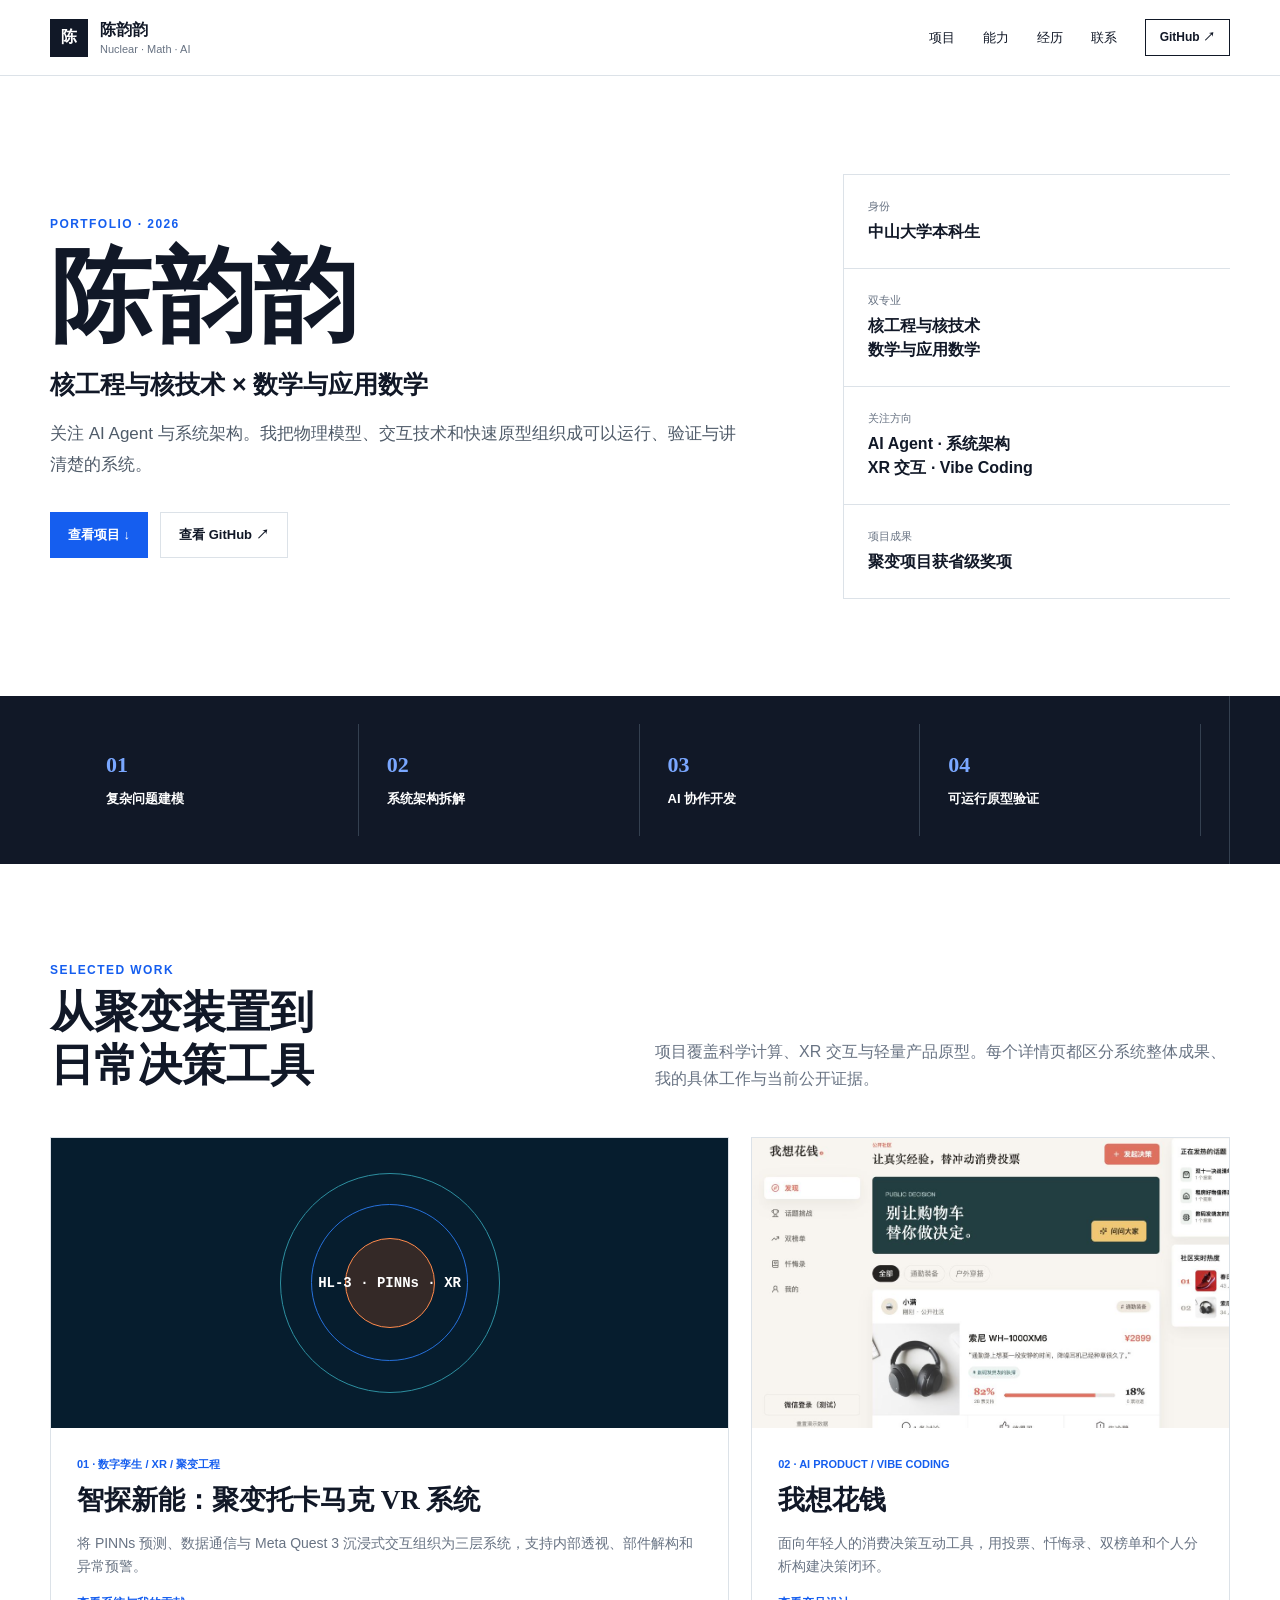
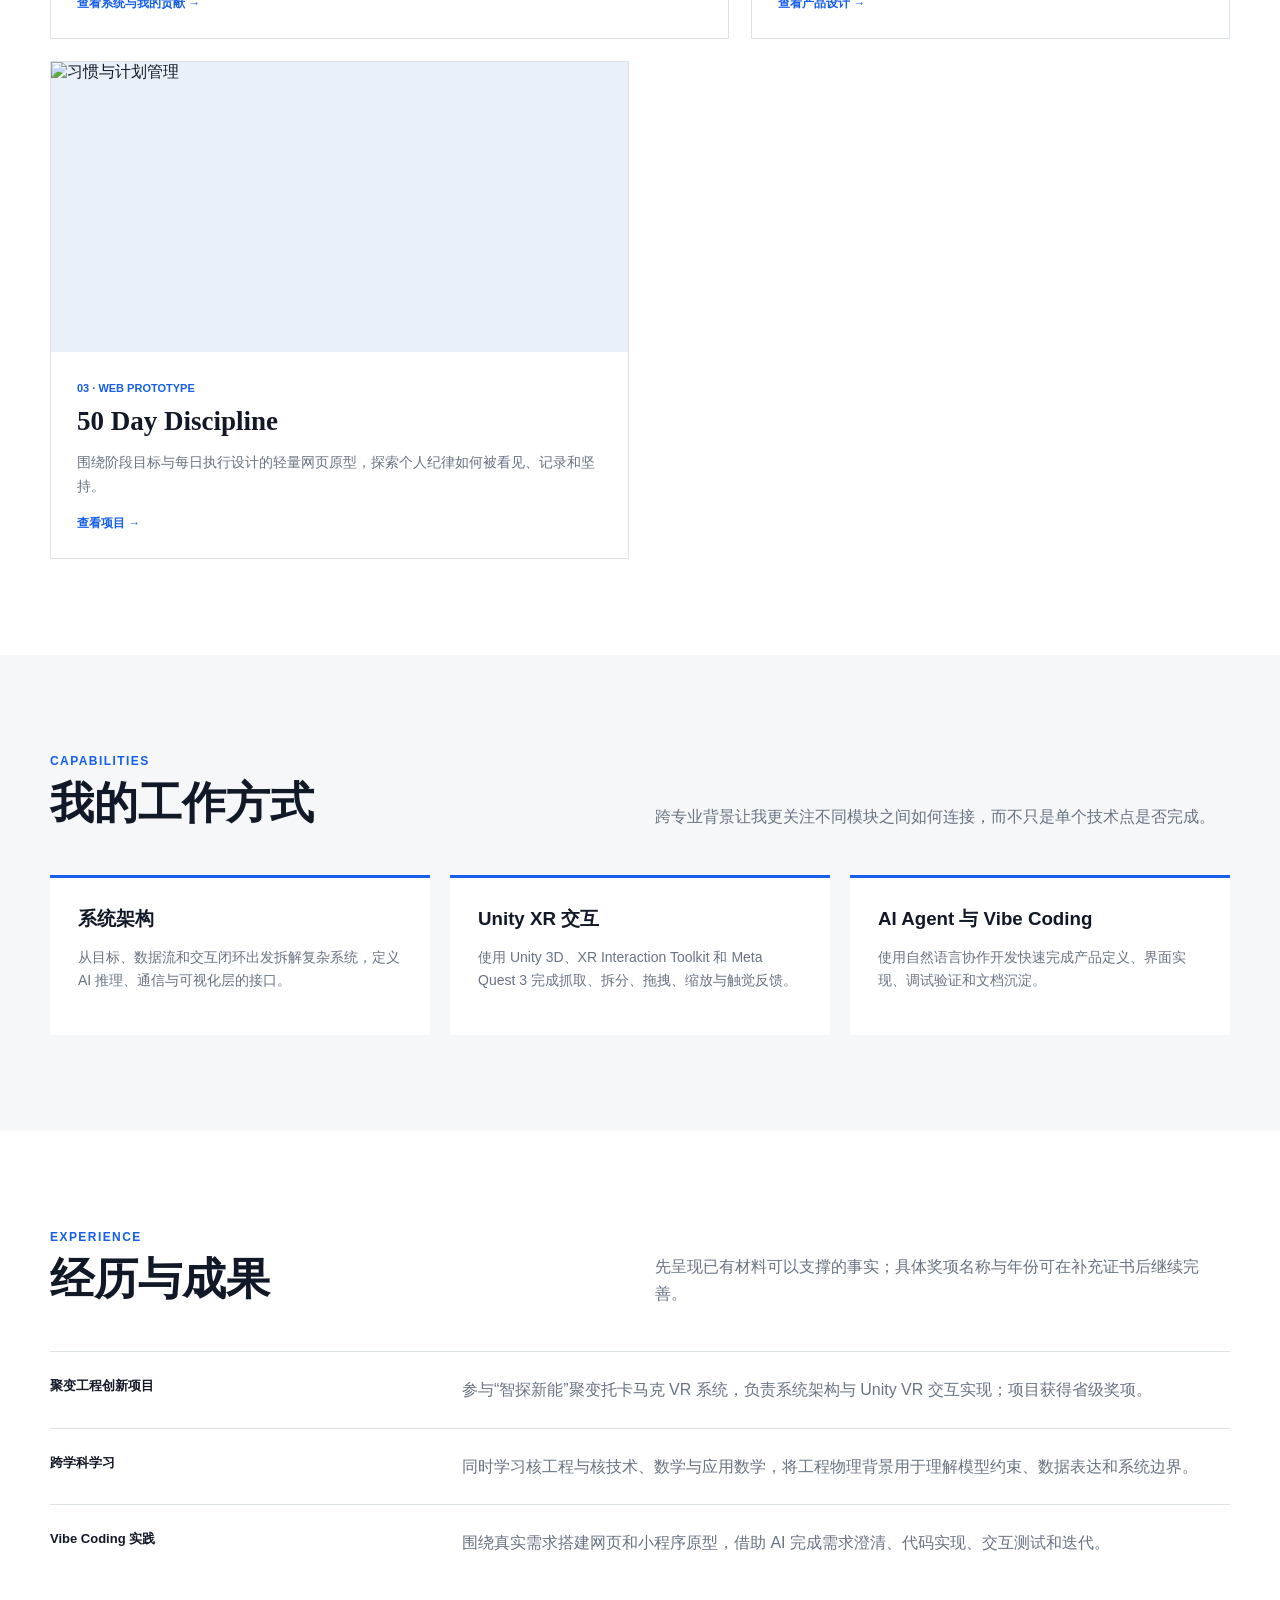
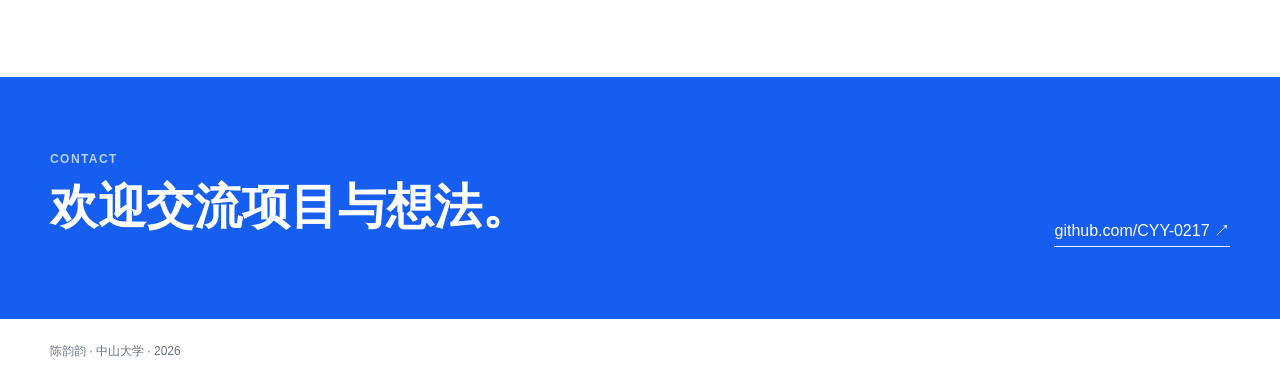
==== index.html @ 9157be8f "Build Chen Yunyun portfolio site" ====
<!doctype html><html lang="zh-CN"><head><meta charset="UTF-8"><meta name="viewport" content="width=device-width,initial-scale=1"><meta name="description" content="陈韵韵的个人作品集：核工程、数学、AI Agent 与系统架构。"><title>陈韵韵｜AI Agent 与工程系统作品集</title><link rel="stylesheet" href="styles.css"></head><body><header class="header"><div class="wrap"><a class="brand" href="./"><span class="mark">陈</span><span><strong>陈韵韵</strong><small>Nuclear · Math · AI</small></span></a><nav class="nav"><a href="#projects">项目</a><a href="#skills">能力</a><a href="#experience">经历</a><a href="#contact">联系</a></nav><a class="github" href="https://github.com/CYY-0217" target="_blank">GitHub ↗</a></div></header><main><section class="hero wrap"><div><span class="kicker">Portfolio · 2026</span><h1>陈韵韵</h1><p class="role">核工程与核技术 × 数学与应用数学</p><p class="lead">关注 AI Agent 与系统架构。我把物理模型、交互技术和快速原型组织成可以运行、验证与讲清楚的系统。</p><div class="actions"><a class="btn" href="#projects">查看项目 ↓</a><a class="btn secondary" href="https://github.com/CYY-0217" target="_blank">查看 GitHub ↗</a></div></div><aside class="profile-grid"><div class="profile-row"><small>身份</small><strong>中山大学本科生</strong></div><div class="profile-row"><small>双专业</small><strong>核工程与核技术<br>数学与应用数学</strong></div><div class="profile-row"><small>关注方向</small><strong>AI Agent · 系统架构<br>XR 交互 · Vibe Coding</strong></div><div class="profile-row"><small>项目成果</small><strong>聚变项目获省级奖项</strong></div></aside></section><section class="path"><div class="wrap"><div><span>01</span><b>复杂问题建模</b></div><div><span>02</span><b>系统架构拆解</b></div><div><span>03</span><b>AI 协作开发</b></div><div><span>04</span><b>可运行原型验证</b></div></div></section><section class="section wrap" id="projects"><div class="section-head"><div><span class="kicker">Selected Work</span><h2>从聚变装置到<br>日常决策工具</h2></div><p>项目覆盖科学计算、XR 交互与轻量产品原型。每个详情页都区分系统整体成果、我的具体工作与当前公开证据。</p></div><div class="projects"><a class="project featured" href="projects/fusion-vr/"><div class="project-visual"><div class="architecture-art"><div class="rings"><b>HL-3 · PINNs · XR</b></div></div></div><div class="project-copy"><small>01 · 数字孪生 / XR / 聚变工程</small><h3>智探新能：聚变托卡马克 VR 系统</h3><p>将 PINNs 预测、数据通信与 Meta Quest 3 沉浸式交互组织为三层系统，支持内部透视、部件解构和异常预警。</p><span>查看系统与我的贡献 →</span></div></a><a class="project tall" href="projects/spend-decision/"><div class="project-visual"><img src="assets/spend-cover.png" alt="我想花钱消费决策产品界面"></div><div class="project-copy"><small>02 · AI PRODUCT / VIBE CODING</small><h3>我想花钱</h3><p>面向年轻人的消费决策互动工具，用投票、忏悔录、双榜单和个人分析构建决策闭环。</p><span>查看产品设计 →</span></div></a><a class="project" href="projects/discipline/"><div class="project-visual"><img src="https://images.unsplash.com/photo-1484480974693-6ca0a78fb36b?w=1200" alt="习惯与计划管理"></div><div class="project-copy"><small>03 · WEB PROTOTYPE</small><h3>50 Day Discipline</h3><p>围绕阶段目标与每日执行设计的轻量网页原型，探索个人纪律如何被看见、记录和坚持。</p><span>查看项目 →</span></div></a></div></section><section class="section about" id="skills"><div class="wrap"><div class="section-head"><div><span class="kicker">Capabilities</span><h2>我的工作方式</h2></div><p>跨专业背景让我更关注不同模块之间如何连接，而不只是单个技术点是否完成。</p></div><div class="skill-grid"><article class="skill"><h3>系统架构</h3><p>从目标、数据流和交互闭环出发拆解复杂系统，定义 AI 推理、通信与可视化层的接口。</p></article><article class="skill"><h3>Unity XR 交互</h3><p>使用 Unity 3D、XR Interaction Toolkit 和 Meta Quest 3 完成抓取、拆分、拖拽、缩放与触觉反馈。</p></article><article class="skill"><h3>AI Agent 与 Vibe Coding</h3><p>使用自然语言协作开发快速完成产品定义、界面实现、调试验证和文档沉淀。</p></article></div></div></section><section class="section wrap" id="experience"><div class="section-head"><div><span class="kicker">Experience</span><h2>经历与成果</h2></div><p>先呈现已有材料可以支撑的事实；具体奖项名称与年份可在补充证书后继续完善。</p></div><div class="awards"><strong>聚变工程创新项目</strong><p>参与“智探新能”聚变托卡马克 VR 系统，负责系统架构与 Unity VR 交互实现；项目获得省级奖项。</p></div><div class="awards"><strong>跨学科学习</strong><p>同时学习核工程与核技术、数学与应用数学，将工程物理背景用于理解模型约束、数据表达和系统边界。</p></div><div class="awards"><strong>Vibe Coding 实践</strong><p>围绕真实需求搭建网页和小程序原型，借助 AI 完成需求澄清、代码实现、交互测试和迭代。</p></div></section></main><section class="contact" id="contact"><div class="wrap"><div><span class="kicker" style="color:#b8ceff">Contact</span><h2>欢迎交流项目与想法。</h2></div><a href="https://github.com/CYY-0217" target="_blank">github.com/CYY-0217 ↗</a></div></section><footer class="footer"><div class="wrap">陈韵韵 · 中山大学 · 2026</div></footer></body></html>
---- styles.css ----
:root{--ink:#111827;--muted:#687383;--line:#dce2e8;--paper:#f5f7f8;--blue:#155eef;--cyan:#0b7285;--orange:#e8590c;--white:#fff;--max:1180px}*{box-sizing:border-box}html{scroll-behavior:smooth}body{margin:0;background:var(--white);color:var(--ink);font-family:Inter,"PingFang SC","Microsoft YaHei",sans-serif;letter-spacing:0}a{color:inherit;text-decoration:none}img{display:block;max-width:100%}.wrap{width:min(var(--max),calc(100% - 48px));margin:auto}.header{height:76px;border-bottom:1px solid var(--line);display:flex;align-items:center;position:sticky;top:0;background:rgba(255,255,255,.95);backdrop-filter:blur(12px);z-index:10}.header .wrap{display:flex;align-items:center}.brand{display:flex;align-items:center;gap:12px;margin-right:auto}.mark{width:38px;height:38px;background:var(--ink);color:#fff;display:grid;place-items:center;font-weight:800}.brand strong,.brand small{display:block}.brand small{font-size:11px;color:var(--muted);margin-top:2px}.nav{display:flex;gap:28px;font-size:13px}.nav a:hover{color:var(--blue)}.header .github{margin-left:28px;border:1px solid var(--ink);padding:9px 14px;font-size:12px;font-weight:700}.hero{min-height:620px;display:grid;grid-template-columns:1.4fr .75fr;gap:70px;align-items:center;padding:72px 0}.kicker{font-size:12px;font-weight:800;color:var(--blue);text-transform:uppercase;letter-spacing:.12em}.hero h1{font-family:Georgia,"Songti SC",serif;font-size:clamp(64px,8vw,112px);line-height:.92;margin:18px 0 24px;letter-spacing:0}.hero .role{font-size:25px;font-weight:700;margin:0 0 18px}.hero .lead{font-size:17px;line-height:1.8;color:#4f5b69;max-width:700px}.actions{display:flex;gap:12px;margin-top:32px}.btn{display:inline-flex;align-items:center;gap:9px;background:var(--blue);color:#fff;padding:13px 18px;font-size:13px;font-weight:700}.btn.secondary{background:transparent;color:var(--ink);border:1px solid var(--line)}.profile-grid{border-left:1px solid var(--line)}.profile-row{padding:24px;border-bottom:1px solid var(--line)}.profile-row:first-child{border-top:1px solid var(--line)}.profile-row small,.profile-row strong{display:block}.profile-row small{color:var(--muted);font-size:11px;margin-bottom:6px}.profile-row strong{line-height:1.5}.path{background:var(--ink);color:#fff}.path .wrap{display:grid;grid-template-columns:repeat(4,1fr)}.path div{padding:28px;border-right:1px solid #344050}.path span{color:#7aa7ff;font:700 22px Georgia}.path b{display:block;font-size:13px;margin-top:12px}.section{padding:96px 0}.section-head{display:grid;grid-template-columns:1fr 1fr;gap:30px;align-items:end;margin-bottom:44px}.section h2{font-family:Georgia,"Songti SC",serif;font-size:44px;line-height:1.2;margin:9px 0 0}.section-head p{color:var(--muted);line-height:1.7;margin:0}.projects{display:grid;grid-template-columns:repeat(12,1fr);gap:22px}.project{border:1px solid var(--line);grid-column:span 6;transition:.2s;background:#fff}.project:hover{transform:translateY(-4px);box-shadow:0 18px 50px rgba(21,94,239,.1)}.project.featured{grid-column:span 7}.project.tall{grid-column:span 5}.project-visual{height:290px;background:#eaf0f8;overflow:hidden;position:relative}.project-visual img{width:100%;height:100%;object-fit:cover}.architecture-art{width:100%;height:100%;display:grid;place-items:center;background:#061d2e;color:#fff}.rings{width:220px;height:220px;border:1px solid #2d8fa0;border-radius:50%;position:relative;display:grid;place-items:center}.rings:before,.rings:after{content:"";position:absolute;border:1px solid #2670da;border-radius:50%}.rings:before{width:155px;height:155px}.rings:after{width:88px;height:88px;background:#e8590c33;border-color:#ff8a4c}.rings b{position:relative;z-index:1;font:700 14px monospace}.project-copy{padding:26px}.project-copy small{font-size:11px;color:var(--blue);font-weight:800}.project-copy h3{font:700 27px Georgia,"Songti SC",serif;margin:10px 0}.project-copy p{color:var(--muted);line-height:1.7;font-size:14px}.project-copy span{font-size:12px;font-weight:700;color:var(--blue)}.about{background:var(--paper)}.skill-grid{display:grid;grid-template-columns:repeat(3,1fr);gap:20px}.skill{background:#fff;border-top:3px solid var(--blue);padding:28px}.skill h3{margin:0 0 12px}.skill p{color:var(--muted);font-size:14px;line-height:1.7}.awards{display:grid;grid-template-columns:1fr 2fr;gap:28px;border-top:1px solid var(--line);padding:25px 0}.awards strong{font-size:13px}.awards p{margin:0;color:var(--muted);line-height:1.6}.contact{background:var(--blue);color:#fff;padding:72px 0}.contact .wrap{display:flex;align-items:end;justify-content:space-between}.contact h2{font:700 48px Georgia,"Songti SC",serif;margin:8px 0}.contact a{border-bottom:1px solid #fff;padding-bottom:4px}.footer{padding:24px 0;font-size:12px;color:var(--muted)}.detail-hero{padding:80px 0 48px}.back{font-size:12px;color:var(--blue)}.detail-hero h1{font:700 clamp(42px,6vw,76px) Georgia,"Songti SC",serif;line-height:1.05;max-width:850px;margin:28px 0 18px}.detail-hero .summary{font-size:20px;line-height:1.65;color:#465466;max-width:800px}.role-strip{display:grid;grid-template-columns:1fr 2fr;border-top:1px solid var(--line);border-bottom:1px solid var(--line);padding:24px 0;margin-top:40px}.role-strip small{color:var(--muted)}.detail-visual{height:500px;background:#061d2e;margin-bottom:70px}.detail-visual .architecture-art .rings{transform:scale(1.6)}.content-grid{display:grid;grid-template-columns:220px 1fr;gap:80px}.toc{position:sticky;top:110px;height:max-content;display:grid;gap:12px;font-size:12px}.toc a{color:var(--muted)}.article section{padding:0 0 70px;border-bottom:1px solid var(--line);margin-bottom:65px}.article h2{font:700 35px Georgia,"Songti SC",serif;margin:8px 0 22px}.article p,.article li{color:#4f5b69;line-height:1.85}.article li{margin-bottom:12px}.num{color:var(--blue);font:700 13px monospace}.flow{display:flex;gap:0;align-items:stretch;margin:28px 0}.flow div{flex:1;border:1px solid var(--line);padding:18px;font-size:12px;font-weight:700}.flow i{width:28px;display:grid;place-items:center;color:var(--blue);font-style:normal}.evidence{display:grid;grid-template-columns:repeat(3,1fr);gap:15px}.evidence div{background:var(--paper);padding:22px}.evidence b,.evidence span{display:block}.evidence span{font-size:12px;color:var(--muted);margin-top:7px;line-height:1.5}.project-shot{border:1px solid var(--line);padding:10px;background:#fff;margin:24px 0}.project-shot img{width:100%}@media(max-width:820px){.wrap{width:min(100% - 28px,var(--max))}.nav{display:none}.hero{grid-template-columns:1fr;min-height:auto;padding:60px 0}.hero h1{font-size:62px}.profile-grid{border-left:0}.path .wrap{grid-template-columns:1fr 1fr}.projects,.section-head,.skill-grid,.content-grid{display:block}.project,.project.featured,.project.tall{margin-bottom:18px}.skill{margin-bottom:14px}.section{padding:65px 0}.section-head p{margin-top:18px}.contact .wrap{display:block}.contact h2{font-size:38px}.detail-visual{height:320px}.toc{display:none}.flow{display:grid}.flow i{height:25px;width:auto}.evidence{grid-template-columns:1fr}.header .github{display:none}.confidential{} }
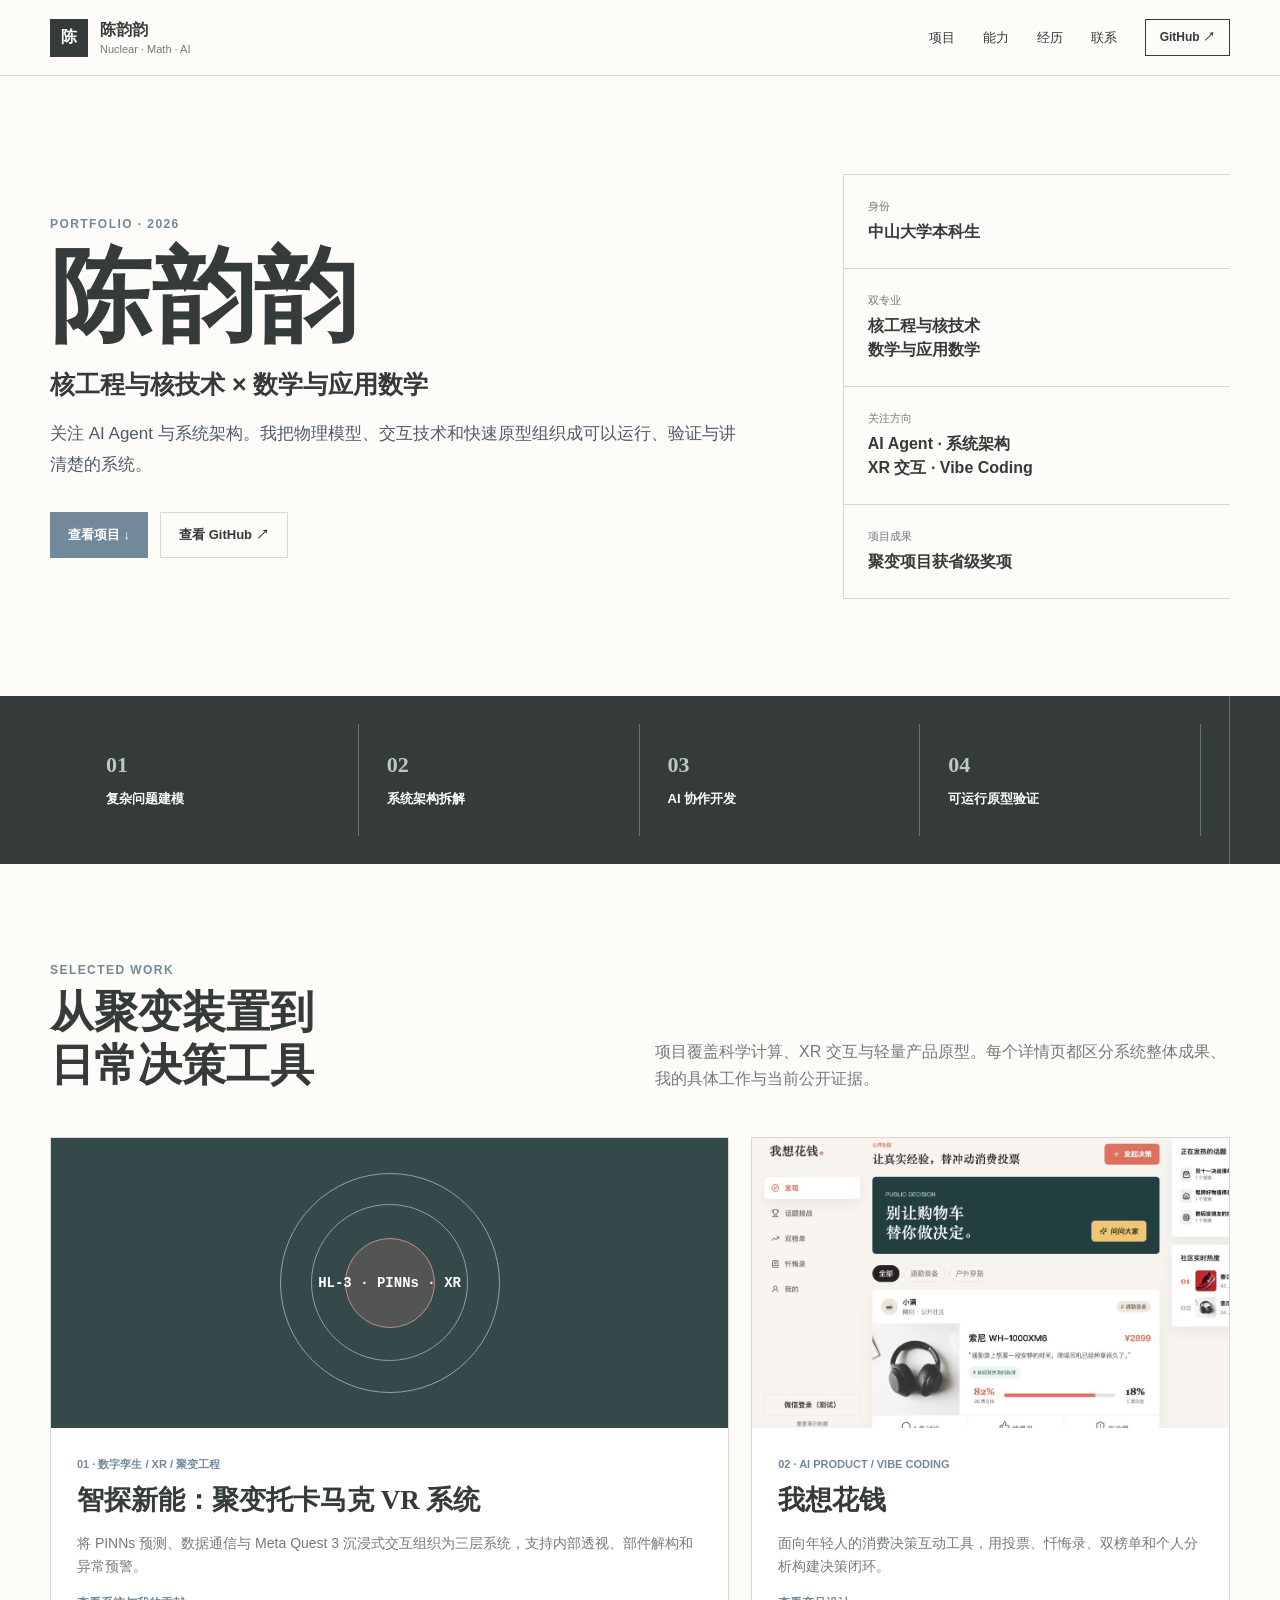
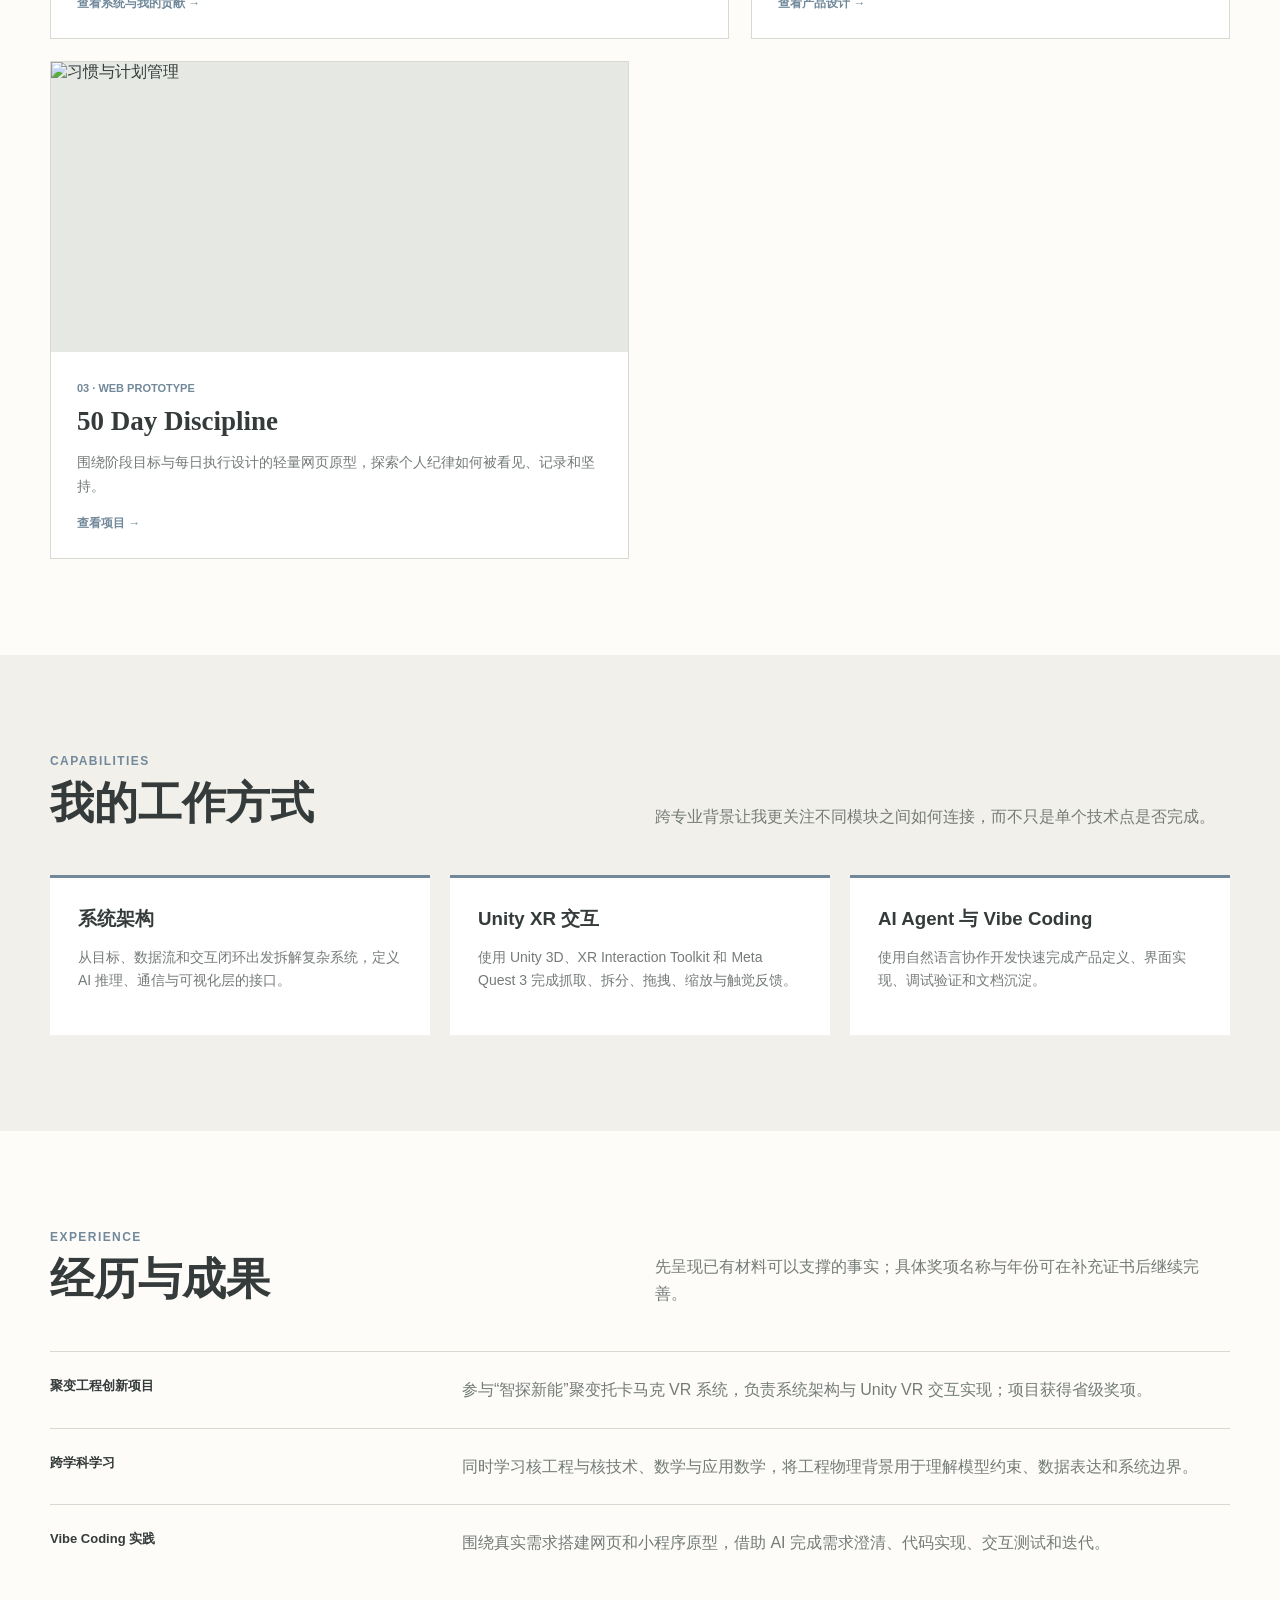
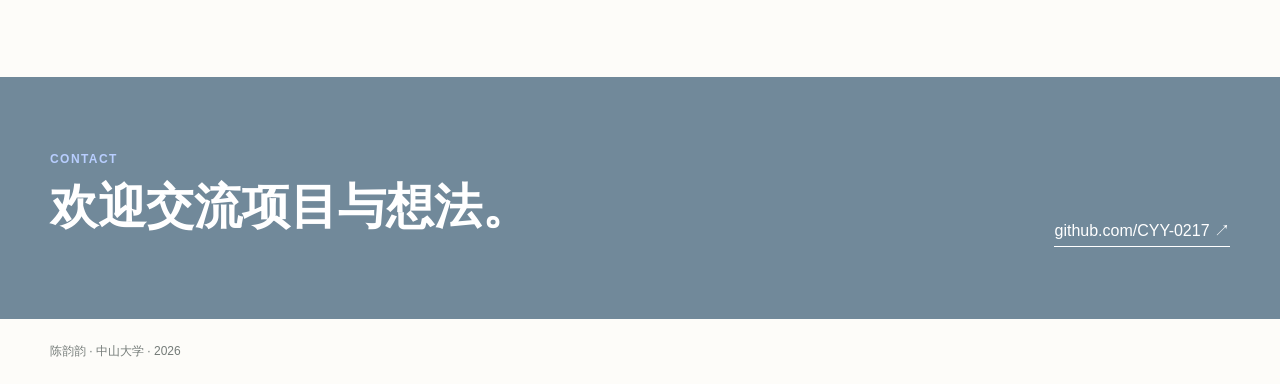
==== commit a36d46fd: "Apply Morandi portfolio theme" ====
--- a/index.html
+++ b/index.html
@@ -1 +1,218 @@
-<!doctype html><html lang="zh-CN"><head><meta charset="UTF-8"><meta name="viewport" content="width=device-width,initial-scale=1"><meta name="description" content="陈韵韵的个人作品集：核工程、数学、AI Agent 与系统架构。"><title>陈韵韵｜AI Agent 与工程系统作品集</title><link rel="stylesheet" href="styles.css"></head><body><header class="header"><div class="wrap"><a class="brand" href="./"><span class="mark">陈</span><span><strong>陈韵韵</strong><small>Nuclear · Math · AI</small></span></a><nav class="nav"><a href="#projects">项目</a><a href="#skills">能力</a><a href="#experience">经历</a><a href="#contact">联系</a></nav><a class="github" href="https://github.com/CYY-0217" target="_blank">GitHub ↗</a></div></header><main><section class="hero wrap"><div><span class="kicker">Portfolio · 2026</span><h1>陈韵韵</h1><p class="role">核工程与核技术 × 数学与应用数学</p><p class="lead">关注 AI Agent 与系统架构。我把物理模型、交互技术和快速原型组织成可以运行、验证与讲清楚的系统。</p><div class="actions"><a class="btn" href="#projects">查看项目 ↓</a><a class="btn secondary" href="https://github.com/CYY-0217" target="_blank">查看 GitHub ↗</a></div></div><aside class="profile-grid"><div class="profile-row"><small>身份</small><strong>中山大学本科生</strong></div><div class="profile-row"><small>双专业</small><strong>核工程与核技术<br>数学与应用数学</strong></div><div class="profile-row"><small>关注方向</small><strong>AI Agent · 系统架构<br>XR 交互 · Vibe Coding</strong></div><div class="profile-row"><small>项目成果</small><strong>聚变项目获省级奖项</strong></div></aside></section><section class="path"><div class="wrap"><div><span>01</span><b>复杂问题建模</b></div><div><span>02</span><b>系统架构拆解</b></div><div><span>03</span><b>AI 协作开发</b></div><div><span>04</span><b>可运行原型验证</b></div></div></section><section class="section wrap" id="projects"><div class="section-head"><div><span class="kicker">Selected Work</span><h2>从聚变装置到<br>日常决策工具</h2></div><p>项目覆盖科学计算、XR 交互与轻量产品原型。每个详情页都区分系统整体成果、我的具体工作与当前公开证据。</p></div><div class="projects"><a class="project featured" href="projects/fusion-vr/"><div class="project-visual"><div class="architecture-art"><div class="rings"><b>HL-3 · PINNs · XR</b></div></div></div><div class="project-copy"><small>01 · 数字孪生 / XR / 聚变工程</small><h3>智探新能：聚变托卡马克 VR 系统</h3><p>将 PINNs 预测、数据通信与 Meta Quest 3 沉浸式交互组织为三层系统，支持内部透视、部件解构和异常预警。</p><span>查看系统与我的贡献 →</span></div></a><a class="project tall" href="projects/spend-decision/"><div class="project-visual"><img src="assets/spend-cover.png" alt="我想花钱消费决策产品界面"></div><div class="project-copy"><small>02 · AI PRODUCT / VIBE CODING</small><h3>我想花钱</h3><p>面向年轻人的消费决策互动工具，用投票、忏悔录、双榜单和个人分析构建决策闭环。</p><span>查看产品设计 →</span></div></a><a class="project" href="projects/discipline/"><div class="project-visual"><img src="https://images.unsplash.com/photo-1484480974693-6ca0a78fb36b?w=1200" alt="习惯与计划管理"></div><div class="project-copy"><small>03 · WEB PROTOTYPE</small><h3>50 Day Discipline</h3><p>围绕阶段目标与每日执行设计的轻量网页原型，探索个人纪律如何被看见、记录和坚持。</p><span>查看项目 →</span></div></a></div></section><section class="section about" id="skills"><div class="wrap"><div class="section-head"><div><span class="kicker">Capabilities</span><h2>我的工作方式</h2></div><p>跨专业背景让我更关注不同模块之间如何连接，而不只是单个技术点是否完成。</p></div><div class="skill-grid"><article class="skill"><h3>系统架构</h3><p>从目标、数据流和交互闭环出发拆解复杂系统，定义 AI 推理、通信与可视化层的接口。</p></article><article class="skill"><h3>Unity XR 交互</h3><p>使用 Unity 3D、XR Interaction Toolkit 和 Meta Quest 3 完成抓取、拆分、拖拽、缩放与触觉反馈。</p></article><article class="skill"><h3>AI Agent 与 Vibe Coding</h3><p>使用自然语言协作开发快速完成产品定义、界面实现、调试验证和文档沉淀。</p></article></div></div></section><section class="section wrap" id="experience"><div class="section-head"><div><span class="kicker">Experience</span><h2>经历与成果</h2></div><p>先呈现已有材料可以支撑的事实；具体奖项名称与年份可在补充证书后继续完善。</p></div><div class="awards"><strong>聚变工程创新项目</strong><p>参与“智探新能”聚变托卡马克 VR 系统，负责系统架构与 Unity VR 交互实现；项目获得省级奖项。</p></div><div class="awards"><strong>跨学科学习</strong><p>同时学习核工程与核技术、数学与应用数学，将工程物理背景用于理解模型约束、数据表达和系统边界。</p></div><div class="awards"><strong>Vibe Coding 实践</strong><p>围绕真实需求搭建网页和小程序原型，借助 AI 完成需求澄清、代码实现、交互测试和迭代。</p></div></section></main><section class="contact" id="contact"><div class="wrap"><div><span class="kicker" style="color:#b8ceff">Contact</span><h2>欢迎交流项目与想法。</h2></div><a href="https://github.com/CYY-0217" target="_blank">github.com/CYY-0217 ↗</a></div></section><footer class="footer"><div class="wrap">陈韵韵 · 中山大学 · 2026</div></footer></body></html>
+<!doctype html>
+<html lang="zh-CN">
+  <head>
+    <meta charset="UTF-8" />
+    <meta name="viewport" content="width=device-width,initial-scale=1" />
+    <meta
+      name="description"
+      content="陈韵韵的个人作品集：核工程、数学、AI Agent 与系统架构。"
+    />
+    <title>陈韵韵｜AI Agent 与工程系统作品集</title>
+    <link rel="stylesheet" href="styles.css" />
+  </head>
+  <body>
+    <header class="header">
+      <div class="wrap">
+        <a class="brand" href="./"
+          ><span class="mark">陈</span
+          ><span
+            ><strong>陈韵韵</strong><small>Nuclear · Math · AI</small></span
+          ></a
+        >
+        <nav class="nav">
+          <a href="#projects">项目</a><a href="#skills">能力</a
+          ><a href="#experience">经历</a><a href="#contact">联系</a>
+        </nav>
+        <a class="github" href="https://github.com/CYY-0217" target="_blank"
+          >GitHub ↗</a
+        >
+      </div>
+    </header>
+    <main>
+      <section class="hero wrap">
+        <div>
+          <span class="kicker">Portfolio · 2026</span>
+          <h1>陈韵韵</h1>
+          <p class="role">核工程与核技术 × 数学与应用数学</p>
+          <p class="lead">
+            关注 AI Agent
+            与系统架构。我把物理模型、交互技术和快速原型组织成可以运行、验证与讲清楚的系统。
+          </p>
+          <div class="actions">
+            <a class="btn" href="#projects">查看项目 ↓</a
+            ><a
+              class="btn secondary"
+              href="https://github.com/CYY-0217"
+              target="_blank"
+              >查看 GitHub ↗</a
+            >
+          </div>
+        </div>
+        <aside class="profile-grid">
+          <div class="profile-row">
+            <small>身份</small><strong>中山大学本科生</strong>
+          </div>
+          <div class="profile-row">
+            <small>双专业</small
+            ><strong>核工程与核技术<br />数学与应用数学</strong>
+          </div>
+          <div class="profile-row">
+            <small>关注方向</small
+            ><strong>AI Agent · 系统架构<br />XR 交互 · Vibe Coding</strong>
+          </div>
+          <div class="profile-row">
+            <small>项目成果</small><strong>聚变项目获省级奖项</strong>
+          </div>
+        </aside>
+      </section>
+      <section class="path">
+        <div class="wrap">
+          <div><span>01</span><b>复杂问题建模</b></div>
+          <div><span>02</span><b>系统架构拆解</b></div>
+          <div><span>03</span><b>AI 协作开发</b></div>
+          <div><span>04</span><b>可运行原型验证</b></div>
+        </div>
+      </section>
+      <section class="section wrap" id="projects">
+        <div class="section-head">
+          <div>
+            <span class="kicker">Selected Work</span>
+            <h2>从聚变装置到<br />日常决策工具</h2>
+          </div>
+          <p>
+            项目覆盖科学计算、XR
+            交互与轻量产品原型。每个详情页都区分系统整体成果、我的具体工作与当前公开证据。
+          </p>
+        </div>
+        <div class="projects">
+          <a class="project featured" href="projects/fusion-vr/"
+            ><div class="project-visual">
+              <div class="architecture-art">
+                <div class="rings"><b>HL-3 · PINNs · XR</b></div>
+              </div>
+            </div>
+            <div class="project-copy">
+              <small>01 · 数字孪生 / XR / 聚变工程</small>
+              <h3>智探新能：聚变托卡马克 VR 系统</h3>
+              <p>
+                将 PINNs 预测、数据通信与 Meta Quest 3
+                沉浸式交互组织为三层系统，支持内部透视、部件解构和异常预警。
+              </p>
+              <span>查看系统与我的贡献 →</span>
+            </div></a
+          ><a class="project tall" href="projects/spend-decision/"
+            ><div class="project-visual">
+              <img
+                src="assets/spend-cover.png"
+                alt="我想花钱消费决策产品界面"
+              />
+            </div>
+            <div class="project-copy">
+              <small>02 · AI PRODUCT / VIBE CODING</small>
+              <h3>我想花钱</h3>
+              <p>
+                面向年轻人的消费决策互动工具，用投票、忏悔录、双榜单和个人分析构建决策闭环。
+              </p>
+              <span>查看产品设计 →</span>
+            </div></a
+          ><a class="project" href="projects/discipline/"
+            ><div class="project-visual">
+              <img
+                src="https://images.unsplash.com/photo-1484480974693-6ca0a78fb36b?w=1200"
+                alt="习惯与计划管理"
+              />
+            </div>
+            <div class="project-copy">
+              <small>03 · WEB PROTOTYPE</small>
+              <h3>50 Day Discipline</h3>
+              <p>
+                围绕阶段目标与每日执行设计的轻量网页原型，探索个人纪律如何被看见、记录和坚持。
+              </p>
+              <span>查看项目 →</span>
+            </div></a
+          >
+        </div>
+      </section>
+      <section class="section about" id="skills">
+        <div class="wrap">
+          <div class="section-head">
+            <div>
+              <span class="kicker">Capabilities</span>
+              <h2>我的工作方式</h2>
+            </div>
+            <p>
+              跨专业背景让我更关注不同模块之间如何连接，而不只是单个技术点是否完成。
+            </p>
+          </div>
+          <div class="skill-grid">
+            <article class="skill">
+              <h3>系统架构</h3>
+              <p>
+                从目标、数据流和交互闭环出发拆解复杂系统，定义 AI
+                推理、通信与可视化层的接口。
+              </p>
+            </article>
+            <article class="skill">
+              <h3>Unity XR 交互</h3>
+              <p>
+                使用 Unity 3D、XR Interaction Toolkit 和 Meta Quest 3
+                完成抓取、拆分、拖拽、缩放与触觉反馈。
+              </p>
+            </article>
+            <article class="skill">
+              <h3>AI Agent 与 Vibe Coding</h3>
+              <p>
+                使用自然语言协作开发快速完成产品定义、界面实现、调试验证和文档沉淀。
+              </p>
+            </article>
+          </div>
+        </div>
+      </section>
+      <section class="section wrap" id="experience">
+        <div class="section-head">
+          <div>
+            <span class="kicker">Experience</span>
+            <h2>经历与成果</h2>
+          </div>
+          <p>
+            先呈现已有材料可以支撑的事实；具体奖项名称与年份可在补充证书后继续完善。
+          </p>
+        </div>
+        <div class="awards">
+          <strong>聚变工程创新项目</strong>
+          <p>
+            参与“智探新能”聚变托卡马克 VR 系统，负责系统架构与 Unity VR
+            交互实现；项目获得省级奖项。
+          </p>
+        </div>
+        <div class="awards">
+          <strong>跨学科学习</strong>
+          <p>
+            同时学习核工程与核技术、数学与应用数学，将工程物理背景用于理解模型约束、数据表达和系统边界。
+          </p>
+        </div>
+        <div class="awards">
+          <strong>Vibe Coding 实践</strong>
+          <p>
+            围绕真实需求搭建网页和小程序原型，借助 AI
+            完成需求澄清、代码实现、交互测试和迭代。
+          </p>
+        </div>
+      </section>
+    </main>
+    <section class="contact" id="contact">
+      <div class="wrap">
+        <div>
+          <span class="kicker" style="color: #b8ceff">Contact</span>
+          <h2>欢迎交流项目与想法。</h2>
+        </div>
+        <a href="https://github.com/CYY-0217" target="_blank"
+          >github.com/CYY-0217 ↗</a
+        >
+      </div>
+    </section>
+    <footer class="footer">
+      <div class="wrap">陈韵韵 · 中山大学 · 2026</div>
+    </footer>
+  </body>
+</html>
--- a/styles.css
+++ b/styles.css
@@ -1 +1,563 @@
-:root{--ink:#111827;--muted:#687383;--line:#dce2e8;--paper:#f5f7f8;--blue:#155eef;--cyan:#0b7285;--orange:#e8590c;--white:#fff;--max:1180px}*{box-sizing:border-box}html{scroll-behavior:smooth}body{margin:0;background:var(--white);color:var(--ink);font-family:Inter,"PingFang SC","Microsoft YaHei",sans-serif;letter-spacing:0}a{color:inherit;text-decoration:none}img{display:block;max-width:100%}.wrap{width:min(var(--max),calc(100% - 48px));margin:auto}.header{height:76px;border-bottom:1px solid var(--line);display:flex;align-items:center;position:sticky;top:0;background:rgba(255,255,255,.95);backdrop-filter:blur(12px);z-index:10}.header .wrap{display:flex;align-items:center}.brand{display:flex;align-items:center;gap:12px;margin-right:auto}.mark{width:38px;height:38px;background:var(--ink);color:#fff;display:grid;place-items:center;font-weight:800}.brand strong,.brand small{display:block}.brand small{font-size:11px;color:var(--muted);margin-top:2px}.nav{display:flex;gap:28px;font-size:13px}.nav a:hover{color:var(--blue)}.header .github{margin-left:28px;border:1px solid var(--ink);padding:9px 14px;font-size:12px;font-weight:700}.hero{min-height:620px;display:grid;grid-template-columns:1.4fr .75fr;gap:70px;align-items:center;padding:72px 0}.kicker{font-size:12px;font-weight:800;color:var(--blue);text-transform:uppercase;letter-spacing:.12em}.hero h1{font-family:Georgia,"Songti SC",serif;font-size:clamp(64px,8vw,112px);line-height:.92;margin:18px 0 24px;letter-spacing:0}.hero .role{font-size:25px;font-weight:700;margin:0 0 18px}.hero .lead{font-size:17px;line-height:1.8;color:#4f5b69;max-width:700px}.actions{display:flex;gap:12px;margin-top:32px}.btn{display:inline-flex;align-items:center;gap:9px;background:var(--blue);color:#fff;padding:13px 18px;font-size:13px;font-weight:700}.btn.secondary{background:transparent;color:var(--ink);border:1px solid var(--line)}.profile-grid{border-left:1px solid var(--line)}.profile-row{padding:24px;border-bottom:1px solid var(--line)}.profile-row:first-child{border-top:1px solid var(--line)}.profile-row small,.profile-row strong{display:block}.profile-row small{color:var(--muted);font-size:11px;margin-bottom:6px}.profile-row strong{line-height:1.5}.path{background:var(--ink);color:#fff}.path .wrap{display:grid;grid-template-columns:repeat(4,1fr)}.path div{padding:28px;border-right:1px solid #344050}.path span{color:#7aa7ff;font:700 22px Georgia}.path b{display:block;font-size:13px;margin-top:12px}.section{padding:96px 0}.section-head{display:grid;grid-template-columns:1fr 1fr;gap:30px;align-items:end;margin-bottom:44px}.section h2{font-family:Georgia,"Songti SC",serif;font-size:44px;line-height:1.2;margin:9px 0 0}.section-head p{color:var(--muted);line-height:1.7;margin:0}.projects{display:grid;grid-template-columns:repeat(12,1fr);gap:22px}.project{border:1px solid var(--line);grid-column:span 6;transition:.2s;background:#fff}.project:hover{transform:translateY(-4px);box-shadow:0 18px 50px rgba(21,94,239,.1)}.project.featured{grid-column:span 7}.project.tall{grid-column:span 5}.project-visual{height:290px;background:#eaf0f8;overflow:hidden;position:relative}.project-visual img{width:100%;height:100%;object-fit:cover}.architecture-art{width:100%;height:100%;display:grid;place-items:center;background:#061d2e;color:#fff}.rings{width:220px;height:220px;border:1px solid #2d8fa0;border-radius:50%;position:relative;display:grid;place-items:center}.rings:before,.rings:after{content:"";position:absolute;border:1px solid #2670da;border-radius:50%}.rings:before{width:155px;height:155px}.rings:after{width:88px;height:88px;background:#e8590c33;border-color:#ff8a4c}.rings b{position:relative;z-index:1;font:700 14px monospace}.project-copy{padding:26px}.project-copy small{font-size:11px;color:var(--blue);font-weight:800}.project-copy h3{font:700 27px Georgia,"Songti SC",serif;margin:10px 0}.project-copy p{color:var(--muted);line-height:1.7;font-size:14px}.project-copy span{font-size:12px;font-weight:700;color:var(--blue)}.about{background:var(--paper)}.skill-grid{display:grid;grid-template-columns:repeat(3,1fr);gap:20px}.skill{background:#fff;border-top:3px solid var(--blue);padding:28px}.skill h3{margin:0 0 12px}.skill p{color:var(--muted);font-size:14px;line-height:1.7}.awards{display:grid;grid-template-columns:1fr 2fr;gap:28px;border-top:1px solid var(--line);padding:25px 0}.awards strong{font-size:13px}.awards p{margin:0;color:var(--muted);line-height:1.6}.contact{background:var(--blue);color:#fff;padding:72px 0}.contact .wrap{display:flex;align-items:end;justify-content:space-between}.contact h2{font:700 48px Georgia,"Songti SC",serif;margin:8px 0}.contact a{border-bottom:1px solid #fff;padding-bottom:4px}.footer{padding:24px 0;font-size:12px;color:var(--muted)}.detail-hero{padding:80px 0 48px}.back{font-size:12px;color:var(--blue)}.detail-hero h1{font:700 clamp(42px,6vw,76px) Georgia,"Songti SC",serif;line-height:1.05;max-width:850px;margin:28px 0 18px}.detail-hero .summary{font-size:20px;line-height:1.65;color:#465466;max-width:800px}.role-strip{display:grid;grid-template-columns:1fr 2fr;border-top:1px solid var(--line);border-bottom:1px solid var(--line);padding:24px 0;margin-top:40px}.role-strip small{color:var(--muted)}.detail-visual{height:500px;background:#061d2e;margin-bottom:70px}.detail-visual .architecture-art .rings{transform:scale(1.6)}.content-grid{display:grid;grid-template-columns:220px 1fr;gap:80px}.toc{position:sticky;top:110px;height:max-content;display:grid;gap:12px;font-size:12px}.toc a{color:var(--muted)}.article section{padding:0 0 70px;border-bottom:1px solid var(--line);margin-bottom:65px}.article h2{font:700 35px Georgia,"Songti SC",serif;margin:8px 0 22px}.article p,.article li{color:#4f5b69;line-height:1.85}.article li{margin-bottom:12px}.num{color:var(--blue);font:700 13px monospace}.flow{display:flex;gap:0;align-items:stretch;margin:28px 0}.flow div{flex:1;border:1px solid var(--line);padding:18px;font-size:12px;font-weight:700}.flow i{width:28px;display:grid;place-items:center;color:var(--blue);font-style:normal}.evidence{display:grid;grid-template-columns:repeat(3,1fr);gap:15px}.evidence div{background:var(--paper);padding:22px}.evidence b,.evidence span{display:block}.evidence span{font-size:12px;color:var(--muted);margin-top:7px;line-height:1.5}.project-shot{border:1px solid var(--line);padding:10px;background:#fff;margin:24px 0}.project-shot img{width:100%}@media(max-width:820px){.wrap{width:min(100% - 28px,var(--max))}.nav{display:none}.hero{grid-template-columns:1fr;min-height:auto;padding:60px 0}.hero h1{font-size:62px}.profile-grid{border-left:0}.path .wrap{grid-template-columns:1fr 1fr}.projects,.section-head,.skill-grid,.content-grid{display:block}.project,.project.featured,.project.tall{margin-bottom:18px}.skill{margin-bottom:14px}.section{padding:65px 0}.section-head p{margin-top:18px}.contact .wrap{display:block}.contact h2{font-size:38px}.detail-visual{height:320px}.toc{display:none}.flow{display:grid}.flow i{height:25px;width:auto}.evidence{grid-template-columns:1fr}.header .github{display:none}.confidential{} }
+:root {
+  --ink: #343b3a;
+  --muted: #747b78;
+  --line: #d9d8d1;
+  --paper: #f2f0eb;
+  --blue: #71899a;
+  --cyan: #7c9288;
+  --orange: #a97870;
+  --white: #fdfcf9;
+  --max: 1180px;
+}
+* {
+  box-sizing: border-box;
+}
+html {
+  scroll-behavior: smooth;
+}
+body {
+  margin: 0;
+  background: var(--white);
+  color: var(--ink);
+  font-family: Inter, "PingFang SC", "Microsoft YaHei", sans-serif;
+  letter-spacing: 0;
+}
+a {
+  color: inherit;
+  text-decoration: none;
+}
+img {
+  display: block;
+  max-width: 100%;
+}
+.wrap {
+  width: min(var(--max), calc(100% - 48px));
+  margin: auto;
+}
+.header {
+  height: 76px;
+  border-bottom: 1px solid var(--line);
+  display: flex;
+  align-items: center;
+  position: sticky;
+  top: 0;
+  background: rgba(253, 252, 249, 0.95);
+  backdrop-filter: blur(12px);
+  z-index: 10;
+}
+.header .wrap {
+  display: flex;
+  align-items: center;
+}
+.brand {
+  display: flex;
+  align-items: center;
+  gap: 12px;
+  margin-right: auto;
+}
+.mark {
+  width: 38px;
+  height: 38px;
+  background: var(--ink);
+  color: #fff;
+  display: grid;
+  place-items: center;
+  font-weight: 800;
+}
+.brand strong,
+.brand small {
+  display: block;
+}
+.brand small {
+  font-size: 11px;
+  color: var(--muted);
+  margin-top: 2px;
+}
+.nav {
+  display: flex;
+  gap: 28px;
+  font-size: 13px;
+}
+.nav a:hover {
+  color: var(--blue);
+}
+.header .github {
+  margin-left: 28px;
+  border: 1px solid var(--ink);
+  padding: 9px 14px;
+  font-size: 12px;
+  font-weight: 700;
+}
+.hero {
+  min-height: 620px;
+  display: grid;
+  grid-template-columns: 1.4fr 0.75fr;
+  gap: 70px;
+  align-items: center;
+  padding: 72px 0;
+}
+.kicker {
+  font-size: 12px;
+  font-weight: 800;
+  color: var(--blue);
+  text-transform: uppercase;
+  letter-spacing: 0.12em;
+}
+.hero h1 {
+  font-family: Georgia, "Songti SC", serif;
+  font-size: clamp(64px, 8vw, 112px);
+  line-height: 0.92;
+  margin: 18px 0 24px;
+  letter-spacing: 0;
+}
+.hero .role {
+  font-size: 25px;
+  font-weight: 700;
+  margin: 0 0 18px;
+}
+.hero .lead {
+  font-size: 17px;
+  line-height: 1.8;
+  color: #4f5b69;
+  max-width: 700px;
+}
+.actions {
+  display: flex;
+  gap: 12px;
+  margin-top: 32px;
+}
+.btn {
+  display: inline-flex;
+  align-items: center;
+  gap: 9px;
+  background: var(--blue);
+  color: #fff;
+  padding: 13px 18px;
+  font-size: 13px;
+  font-weight: 700;
+}
+.btn.secondary {
+  background: transparent;
+  color: var(--ink);
+  border: 1px solid var(--line);
+}
+.profile-grid {
+  border-left: 1px solid var(--line);
+}
+.profile-row {
+  padding: 24px;
+  border-bottom: 1px solid var(--line);
+}
+.profile-row:first-child {
+  border-top: 1px solid var(--line);
+}
+.profile-row small,
+.profile-row strong {
+  display: block;
+}
+.profile-row small {
+  color: var(--muted);
+  font-size: 11px;
+  margin-bottom: 6px;
+}
+.profile-row strong {
+  line-height: 1.5;
+}
+.path {
+  background: var(--ink);
+  color: #fff;
+}
+.path .wrap {
+  display: grid;
+  grid-template-columns: repeat(4, 1fr);
+}
+.path div {
+  padding: 28px;
+  border-right: 1px solid #65716d;
+}
+.path span {
+  color: #b9c9c3;
+  font: 700 22px Georgia;
+}
+.path b {
+  display: block;
+  font-size: 13px;
+  margin-top: 12px;
+}
+.section {
+  padding: 96px 0;
+}
+.section-head {
+  display: grid;
+  grid-template-columns: 1fr 1fr;
+  gap: 30px;
+  align-items: end;
+  margin-bottom: 44px;
+}
+.section h2 {
+  font-family: Georgia, "Songti SC", serif;
+  font-size: 44px;
+  line-height: 1.2;
+  margin: 9px 0 0;
+}
+.section-head p {
+  color: var(--muted);
+  line-height: 1.7;
+  margin: 0;
+}
+.projects {
+  display: grid;
+  grid-template-columns: repeat(12, 1fr);
+  gap: 22px;
+}
+.project {
+  border: 1px solid var(--line);
+  grid-column: span 6;
+  transition: 0.2s;
+  background: #fff;
+}
+.project:hover {
+  transform: translateY(-4px);
+  box-shadow: 0 18px 50px rgba(21, 94, 239, 0.1);
+}
+.project.featured {
+  grid-column: span 7;
+}
+.project.tall {
+  grid-column: span 5;
+}
+.project-visual {
+  height: 290px;
+  background: #e6e8e4;
+  overflow: hidden;
+  position: relative;
+}
+.project-visual img {
+  width: 100%;
+  height: 100%;
+  object-fit: cover;
+}
+.architecture-art {
+  width: 100%;
+  height: 100%;
+  display: grid;
+  place-items: center;
+  background: #35494b;
+  color: #fff;
+}
+.rings {
+  width: 220px;
+  height: 220px;
+  border: 1px solid #8ba7a0;
+  border-radius: 50%;
+  position: relative;
+  display: grid;
+  place-items: center;
+}
+.rings:before,
+.rings:after {
+  content: "";
+  position: absolute;
+  border: 1px solid #8b9eac;
+  border-radius: 50%;
+}
+.rings:before {
+  width: 155px;
+  height: 155px;
+}
+.rings:after {
+  width: 88px;
+  height: 88px;
+  background: #a9787040;
+  border-color: #bd8f85;
+}
+.rings b {
+  position: relative;
+  z-index: 1;
+  font: 700 14px monospace;
+}
+.project-copy {
+  padding: 26px;
+}
+.project-copy small {
+  font-size: 11px;
+  color: var(--blue);
+  font-weight: 800;
+}
+.project-copy h3 {
+  font:
+    700 27px Georgia,
+    "Songti SC",
+    serif;
+  margin: 10px 0;
+}
+.project-copy p {
+  color: var(--muted);
+  line-height: 1.7;
+  font-size: 14px;
+}
+.project-copy span {
+  font-size: 12px;
+  font-weight: 700;
+  color: var(--blue);
+}
+.about {
+  background: var(--paper);
+}
+.skill-grid {
+  display: grid;
+  grid-template-columns: repeat(3, 1fr);
+  gap: 20px;
+}
+.skill {
+  background: #fff;
+  border-top: 3px solid var(--blue);
+  padding: 28px;
+}
+.skill h3 {
+  margin: 0 0 12px;
+}
+.skill p {
+  color: var(--muted);
+  font-size: 14px;
+  line-height: 1.7;
+}
+.awards {
+  display: grid;
+  grid-template-columns: 1fr 2fr;
+  gap: 28px;
+  border-top: 1px solid var(--line);
+  padding: 25px 0;
+}
+.awards strong {
+  font-size: 13px;
+}
+.awards p {
+  margin: 0;
+  color: var(--muted);
+  line-height: 1.6;
+}
+.contact {
+  background: var(--blue);
+  color: #fff;
+  padding: 72px 0;
+}
+.contact .wrap {
+  display: flex;
+  align-items: end;
+  justify-content: space-between;
+}
+.contact h2 {
+  font:
+    700 48px Georgia,
+    "Songti SC",
+    serif;
+  margin: 8px 0;
+}
+.contact a {
+  border-bottom: 1px solid #fff;
+  padding-bottom: 4px;
+}
+.footer {
+  padding: 24px 0;
+  font-size: 12px;
+  color: var(--muted);
+}
+.detail-hero {
+  padding: 80px 0 48px;
+}
+.back {
+  font-size: 12px;
+  color: var(--blue);
+}
+.detail-hero h1 {
+  font:
+    700 clamp(42px, 6vw, 76px) Georgia,
+    "Songti SC",
+    serif;
+  line-height: 1.05;
+  max-width: 850px;
+  margin: 28px 0 18px;
+}
+.detail-hero .summary {
+  font-size: 20px;
+  line-height: 1.65;
+  color: #465466;
+  max-width: 800px;
+}
+.role-strip {
+  display: grid;
+  grid-template-columns: 1fr 2fr;
+  border-top: 1px solid var(--line);
+  border-bottom: 1px solid var(--line);
+  padding: 24px 0;
+  margin-top: 40px;
+}
+.role-strip small {
+  color: var(--muted);
+}
+.detail-visual {
+  height: 500px;
+  background: #35494b;
+  margin-bottom: 70px;
+}
+.detail-visual .architecture-art .rings {
+  transform: scale(1.6);
+}
+.content-grid {
+  display: grid;
+  grid-template-columns: 220px 1fr;
+  gap: 80px;
+}
+.toc {
+  position: sticky;
+  top: 110px;
+  height: max-content;
+  display: grid;
+  gap: 12px;
+  font-size: 12px;
+}
+.toc a {
+  color: var(--muted);
+}
+.article section {
+  padding: 0 0 70px;
+  border-bottom: 1px solid var(--line);
+  margin-bottom: 65px;
+}
+.article h2 {
+  font:
+    700 35px Georgia,
+    "Songti SC",
+    serif;
+  margin: 8px 0 22px;
+}
+.article p,
+.article li {
+  color: #4f5b69;
+  line-height: 1.85;
+}
+.article li {
+  margin-bottom: 12px;
+}
+.num {
+  color: var(--blue);
+  font: 700 13px monospace;
+}
+.flow {
+  display: flex;
+  gap: 0;
+  align-items: stretch;
+  margin: 28px 0;
+}
+.flow div {
+  flex: 1;
+  border: 1px solid var(--line);
+  padding: 18px;
+  font-size: 12px;
+  font-weight: 700;
+}
+.flow i {
+  width: 28px;
+  display: grid;
+  place-items: center;
+  color: var(--blue);
+  font-style: normal;
+}
+.evidence {
+  display: grid;
+  grid-template-columns: repeat(3, 1fr);
+  gap: 15px;
+}
+.evidence div {
+  background: var(--paper);
+  padding: 22px;
+}
+.evidence b,
+.evidence span {
+  display: block;
+}
+.evidence span {
+  font-size: 12px;
+  color: var(--muted);
+  margin-top: 7px;
+  line-height: 1.5;
+}
+.project-shot {
+  border: 1px solid var(--line);
+  padding: 10px;
+  background: #fff;
+  margin: 24px 0;
+}
+.project-shot img {
+  width: 100%;
+}
+@media (max-width: 820px) {
+  .wrap {
+    width: min(100% - 28px, var(--max));
+  }
+  .nav {
+    display: none;
+  }
+  .hero {
+    grid-template-columns: 1fr;
+    min-height: auto;
+    padding: 60px 0;
+  }
+  .hero h1 {
+    font-size: 62px;
+  }
+  .profile-grid {
+    border-left: 0;
+  }
+  .path .wrap {
+    grid-template-columns: 1fr 1fr;
+  }
+  .projects,
+  .section-head,
+  .skill-grid,
+  .content-grid {
+    display: block;
+  }
+  .project,
+  .project.featured,
+  .project.tall {
+    margin-bottom: 18px;
+  }
+  .skill {
+    margin-bottom: 14px;
+  }
+  .section {
+    padding: 65px 0;
+  }
+  .section-head p {
+    margin-top: 18px;
+  }
+  .contact .wrap {
+    display: block;
+  }
+  .contact h2 {
+    font-size: 38px;
+  }
+  .detail-visual {
+    height: 320px;
+  }
+  .toc {
+    display: none;
+  }
+  .flow {
+    display: grid;
+  }
+  .flow i {
+    height: 25px;
+    width: auto;
+  }
+  .evidence {
+    grid-template-columns: 1fr;
+  }
+  .header .github {
+    display: none;
+  }
+  .confidential {
+  }
+}
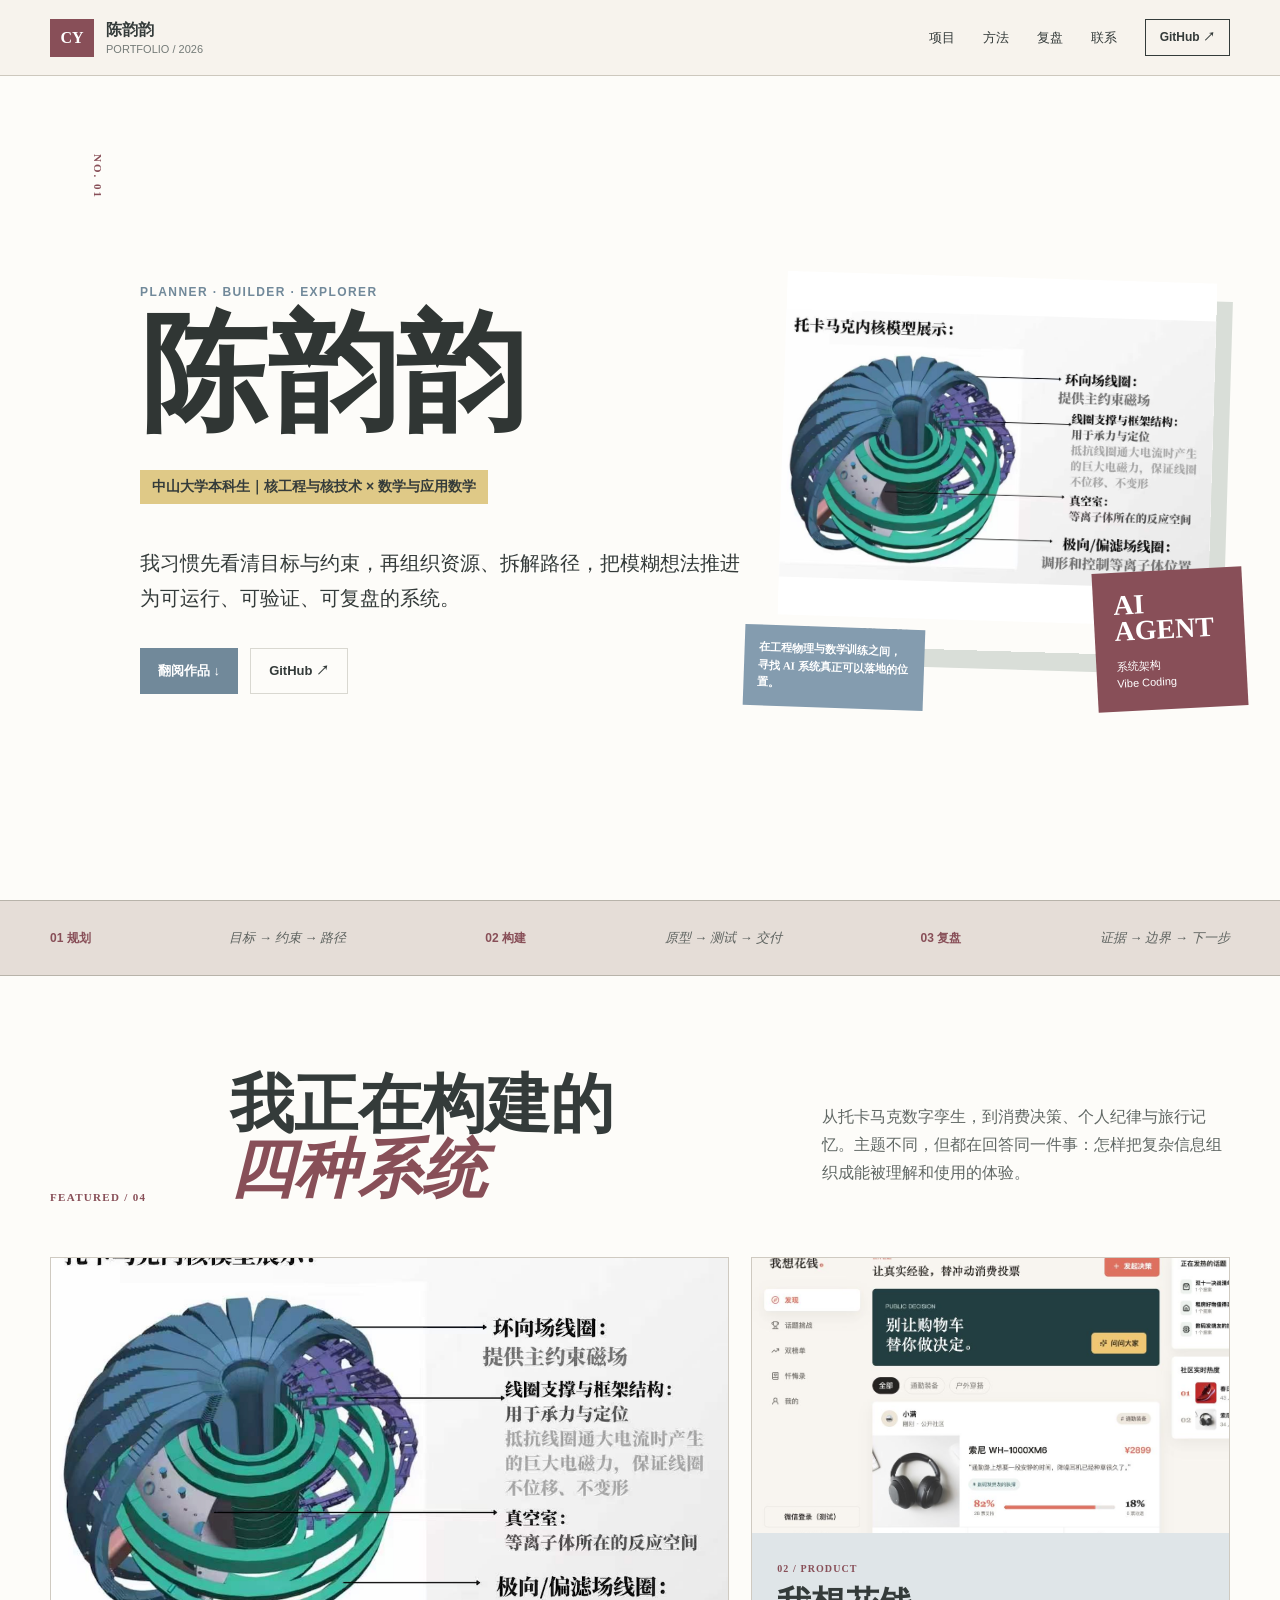
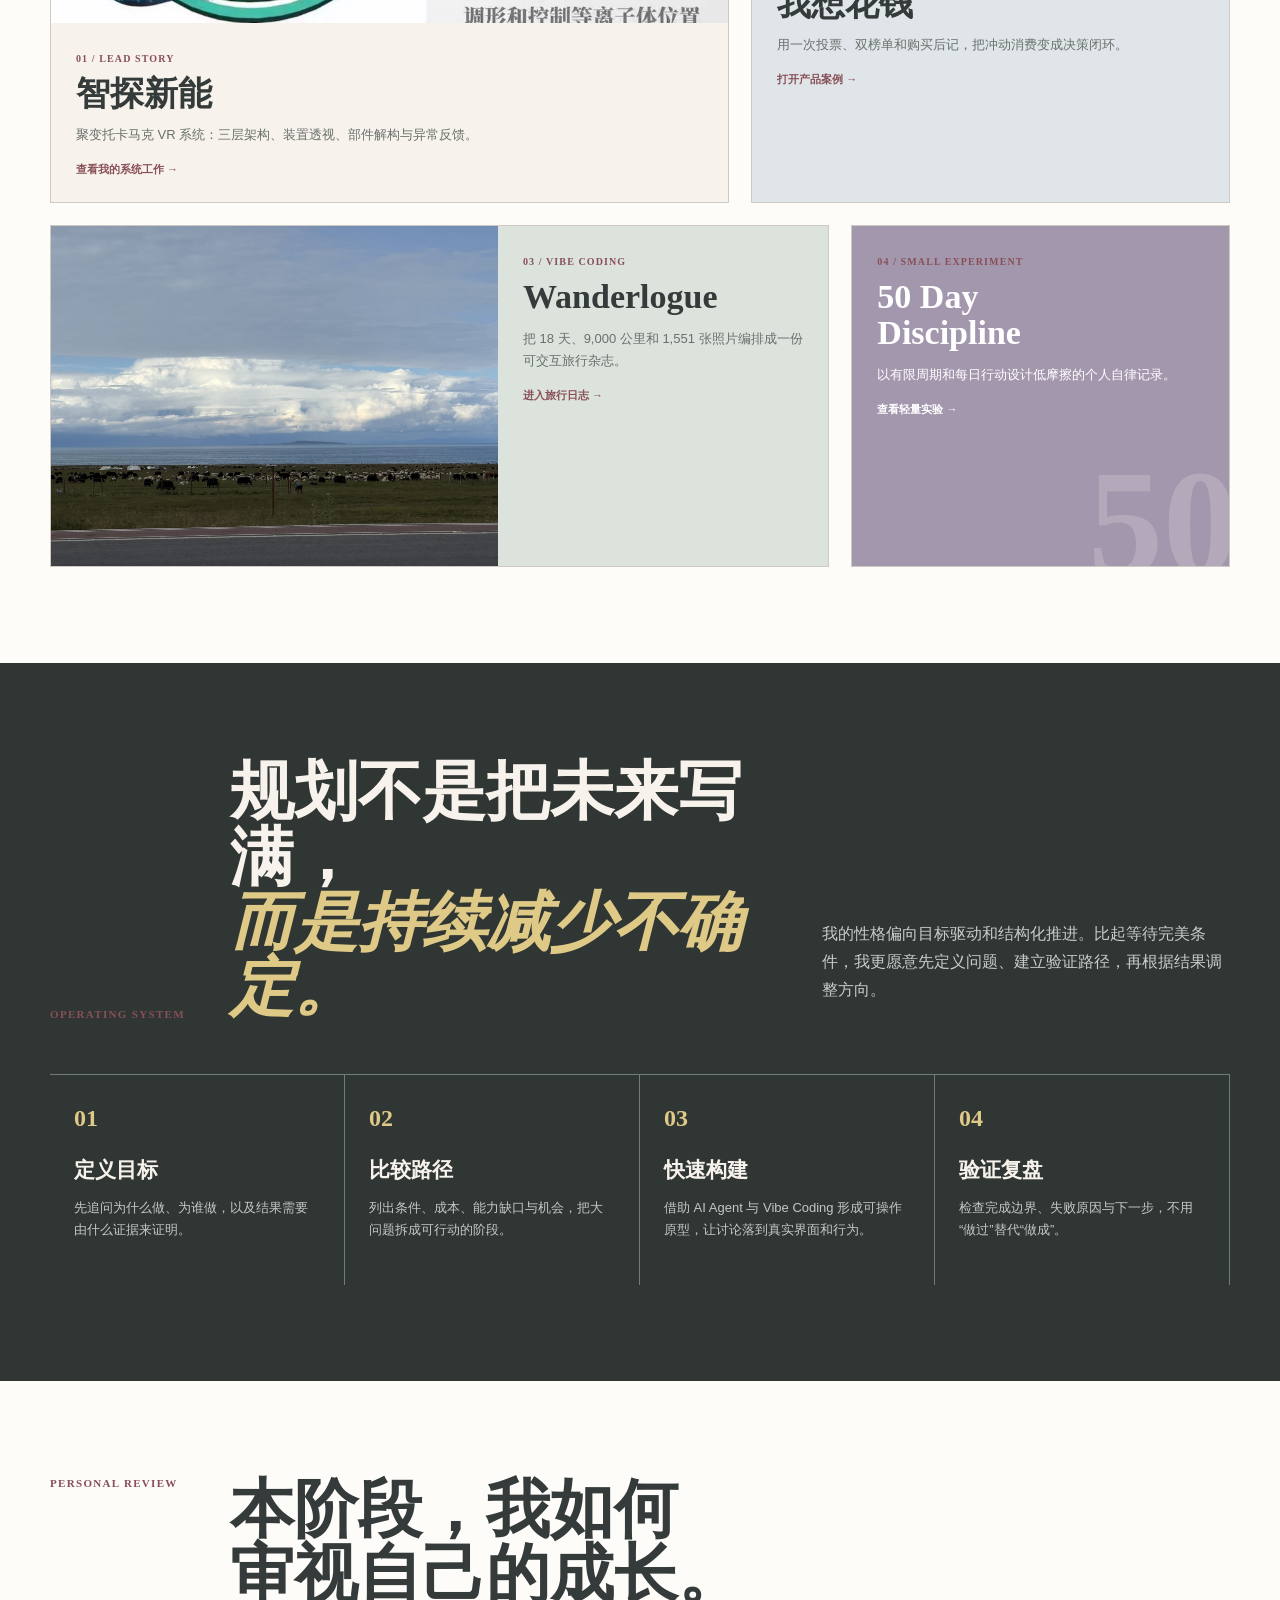
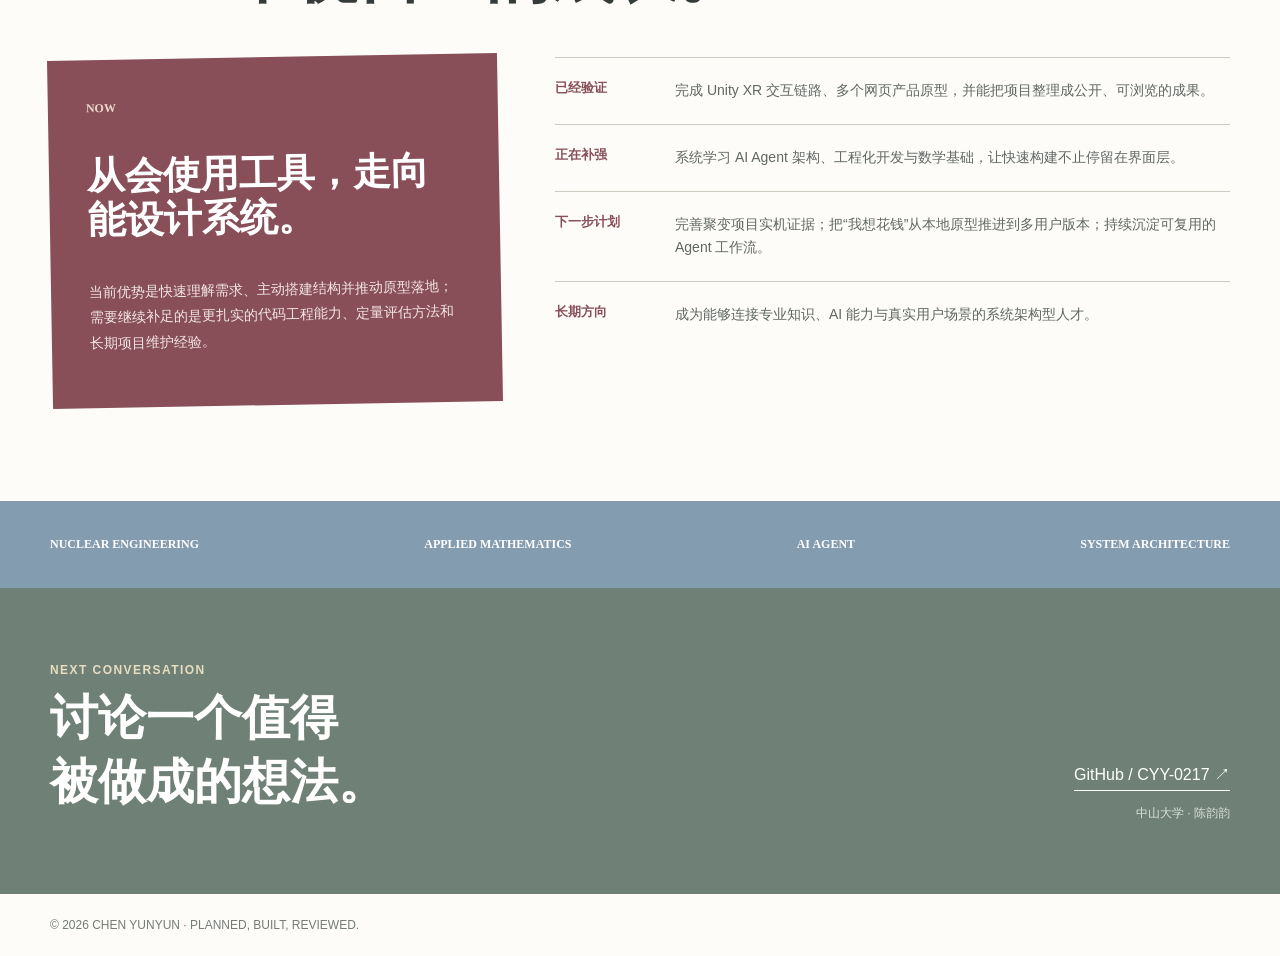
==== commit d914f3cb: "Redesign portfolio as editorial collage" ====
--- a/index.html
+++ b/index.html
@@ -5,23 +5,24 @@
     <meta name="viewport" content="width=device-width,initial-scale=1" />
     <meta
       name="description"
-      content="陈韵韵的个人作品集：核工程、数学、AI Agent 与系统架构。"
+      content="陈韵韵的个人作品集：核工程、数学、AI Agent、系统架构与 Vibe Coding。"
     />
-    <title>陈韵韵｜AI Agent 与工程系统作品集</title>
+    <title>陈韵韵｜规划型构建者</title>
     <link rel="stylesheet" href="styles.css" />
+    <link rel="stylesheet" href="magazine.css" />
   </head>
   <body>
     <header class="header">
       <div class="wrap">
         <a class="brand" href="./"
-          ><span class="mark">陈</span
+          ><span class="mark">CY</span
           ><span
-            ><strong>陈韵韵</strong><small>Nuclear · Math · AI</small></span
+            ><strong>陈韵韵</strong><small>PORTFOLIO / 2026</small></span
           ></a
         >
         <nav class="nav">
-          <a href="#projects">项目</a><a href="#skills">能力</a
-          ><a href="#experience">经历</a><a href="#contact">联系</a>
+          <a href="#work">项目</a><a href="#method">方法</a
+          ><a href="#review">复盘</a><a href="#contact">联系</a>
         </nav>
         <a class="github" href="https://github.com/CYY-0217" target="_blank"
           >GitHub ↗</a
@@ -29,190 +30,216 @@
       </div>
     </header>
     <main>
-      <section class="hero wrap">
-        <div>
-          <span class="kicker">Portfolio · 2026</span>
+      <section class="editorial-hero wrap">
+        <div class="hero-number">NO. 01</div>
+        <div class="hero-main">
+          <span class="kicker">Planner · Builder · Explorer</span>
           <h1>陈韵韵</h1>
-          <p class="role">核工程与核技术 × 数学与应用数学</p>
-          <p class="lead">
-            关注 AI Agent
-            与系统架构。我把物理模型、交互技术和快速原型组织成可以运行、验证与讲清楚的系统。
+          <p class="hero-degree">
+            中山大学本科生｜核工程与核技术 × 数学与应用数学
+          </p>
+          <p class="hero-statement">
+            我习惯先看清目标与约束，再组织资源、拆解路径，把模糊想法推进为可运行、可验证、可复盘的系统。
           </p>
           <div class="actions">
-            <a class="btn" href="#projects">查看项目 ↓</a
+            <a class="btn" href="#work">翻阅作品 ↓</a
             ><a
               class="btn secondary"
               href="https://github.com/CYY-0217"
               target="_blank"
-              >查看 GitHub ↗</a
+              >GitHub ↗</a
             >
           </div>
         </div>
-        <aside class="profile-grid">
-          <div class="profile-row">
-            <small>身份</small><strong>中山大学本科生</strong>
-          </div>
-          <div class="profile-row">
-            <small>双专业</small
-            ><strong>核工程与核技术<br />数学与应用数学</strong>
-          </div>
-          <div class="profile-row">
-            <small>关注方向</small
-            ><strong>AI Agent · 系统架构<br />XR 交互 · Vibe Coding</strong>
-          </div>
-          <div class="profile-row">
-            <small>项目成果</small><strong>聚变项目获省级奖项</strong>
-          </div>
+        <aside class="hero-collage">
+          <figure class="hero-photo">
+            <img
+              src="assets/tokamak-model.png"
+              alt="托卡马克内部结构模型展示"
+            />
+            <figcaption>FUSION / XR / SYSTEM</figcaption>
+          </figure>
+          <div class="issue-stamp">
+            <b>AI<br />AGENT</b><span>系统架构<br />Vibe Coding</span>
+          </div>
+          <p class="margin-note">
+            在工程物理与数学训练之间，寻找 AI 系统真正可以落地的位置。
+          </p>
         </aside>
       </section>
-      <section class="path">
+
+      <section class="manifesto">
         <div class="wrap">
-          <div><span>01</span><b>复杂问题建模</b></div>
-          <div><span>02</span><b>系统架构拆解</b></div>
-          <div><span>03</span><b>AI 协作开发</b></div>
-          <div><span>04</span><b>可运行原型验证</b></div>
-        </div>
-      </section>
-      <section class="section wrap" id="projects">
-        <div class="section-head">
-          <div>
-            <span class="kicker">Selected Work</span>
-            <h2>从聚变装置到<br />日常决策工具</h2>
-          </div>
+          <span>01 规划</span><i>目标 → 约束 → 路径</i><span>02 构建</span
+          ><i>原型 → 测试 → 交付</i><span>03 复盘</span
+          ><i>证据 → 边界 → 下一步</i>
+        </div>
+      </section>
+
+      <section class="section wrap" id="work">
+        <div class="mag-head">
+          <span class="folio">FEATURED / 04</span>
+          <h2>我正在构建的<br /><em>四种系统</em></h2>
           <p>
-            项目覆盖科学计算、XR
-            交互与轻量产品原型。每个详情页都区分系统整体成果、我的具体工作与当前公开证据。
-          </p>
-        </div>
-        <div class="projects">
-          <a class="project featured" href="projects/fusion-vr/"
-            ><div class="project-visual">
-              <div class="architecture-art">
-                <div class="rings"><b>HL-3 · PINNs · XR</b></div>
-              </div>
+            从托卡马克数字孪生，到消费决策、个人纪律与旅行记忆。主题不同，但都在回答同一件事：怎样把复杂信息组织成能被理解和使用的体验。
+          </p>
+        </div>
+        <div class="editorial-grid">
+          <a class="story story-fusion" href="projects/fusion-vr/"
+            ><figure>
+              <img src="assets/tokamak-model.png" alt="托卡马克内部结构模型" />
+            </figure>
+            <div>
+              <small>01 / LEAD STORY</small>
+              <h3>智探新能</h3>
+              <p>
+                聚变托卡马克 VR 系统：三层架构、装置透视、部件解构与异常反馈。
+              </p>
+              <b>查看我的系统工作 →</b>
+            </div></a
+          >
+          <a class="story story-spend" href="projects/spend-decision/"
+            ><figure>
+              <img src="assets/spend-cover.png" alt="我想花钱消费决策工具" />
+            </figure>
+            <div>
+              <small>02 / PRODUCT</small>
+              <h3>我想花钱</h3>
+              <p>用一次投票、双榜单和购买后记，把冲动消费变成决策闭环。</p>
+              <b>打开产品案例 →</b>
+            </div></a
+          >
+          <a class="story story-travel" href="projects/travel-journal/"
+            ><figure>
+              <img src="assets/travel-cover.jpg" alt="青海湖高原公路旅行" />
+            </figure>
+            <div>
+              <small>03 / VIBE CODING</small>
+              <h3>Wanderlogue</h3>
+              <p>
+                把 18 天、9,000 公里和 1,551 张照片编排成一份可交互旅行杂志。
+              </p>
+              <b>进入旅行日志 →</b>
+            </div></a
+          >
+          <a class="story story-discipline" href="projects/discipline/"
+            ><div>
+              <small>04 / SMALL EXPERIMENT</small>
+              <h3>50 Day<br />Discipline</h3>
+              <p>以有限周期和每日行动设计低摩擦的个人自律记录。</p>
+              <b>查看轻量实验 →</b>
             </div>
-            <div class="project-copy">
-              <small>01 · 数字孪生 / XR / 聚变工程</small>
-              <h3>智探新能：聚变托卡马克 VR 系统</h3>
-              <p>
-                将 PINNs 预测、数据通信与 Meta Quest 3
-                沉浸式交互组织为三层系统，支持内部透视、部件解构和异常预警。
-              </p>
-              <span>查看系统与我的贡献 →</span>
-            </div></a
-          ><a class="project tall" href="projects/spend-decision/"
-            ><div class="project-visual">
-              <img
-                src="assets/spend-cover.png"
-                alt="我想花钱消费决策产品界面"
-              />
-            </div>
-            <div class="project-copy">
-              <small>02 · AI PRODUCT / VIBE CODING</small>
-              <h3>我想花钱</h3>
-              <p>
-                面向年轻人的消费决策互动工具，用投票、忏悔录、双榜单和个人分析构建决策闭环。
-              </p>
-              <span>查看产品设计 →</span>
-            </div></a
-          ><a class="project" href="projects/discipline/"
-            ><div class="project-visual">
-              <img
-                src="https://images.unsplash.com/photo-1484480974693-6ca0a78fb36b?w=1200"
-                alt="习惯与计划管理"
-              />
-            </div>
-            <div class="project-copy">
-              <small>03 · WEB PROTOTYPE</small>
-              <h3>50 Day Discipline</h3>
-              <p>
-                围绕阶段目标与每日执行设计的轻量网页原型，探索个人纪律如何被看见、记录和坚持。
-              </p>
-              <span>查看项目 →</span>
-            </div></a
-          >
-        </div>
-      </section>
-      <section class="section about" id="skills">
+            <span class="giant-no">50</span></a
+          >
+        </div>
+      </section>
+
+      <section class="section method-band" id="method">
         <div class="wrap">
-          <div class="section-head">
-            <div>
-              <span class="kicker">Capabilities</span>
-              <h2>我的工作方式</h2>
-            </div>
+          <div class="mag-head inverse">
+            <span class="folio">OPERATING SYSTEM</span>
+            <h2>规划不是把未来写满，<br /><em>而是持续减少不确定。</em></h2>
             <p>
-              跨专业背景让我更关注不同模块之间如何连接，而不只是单个技术点是否完成。
+              我的性格偏向目标驱动和结构化推进。比起等待完美条件，我更愿意先定义问题、建立验证路径，再根据结果调整方向。
             </p>
           </div>
-          <div class="skill-grid">
-            <article class="skill">
-              <h3>系统架构</h3>
-              <p>
-                从目标、数据流和交互闭环出发拆解复杂系统，定义 AI
-                推理、通信与可视化层的接口。
-              </p>
-            </article>
-            <article class="skill">
-              <h3>Unity XR 交互</h3>
-              <p>
-                使用 Unity 3D、XR Interaction Toolkit 和 Meta Quest 3
-                完成抓取、拆分、拖拽、缩放与触觉反馈。
-              </p>
-            </article>
-            <article class="skill">
-              <h3>AI Agent 与 Vibe Coding</h3>
-              <p>
-                使用自然语言协作开发快速完成产品定义、界面实现、调试验证和文档沉淀。
-              </p>
-            </article>
-          </div>
-        </div>
-      </section>
-      <section class="section wrap" id="experience">
-        <div class="section-head">
-          <div>
-            <span class="kicker">Experience</span>
-            <h2>经历与成果</h2>
-          </div>
-          <p>
-            先呈现已有材料可以支撑的事实；具体奖项名称与年份可在补充证书后继续完善。
-          </p>
-        </div>
-        <div class="awards">
-          <strong>聚变工程创新项目</strong>
-          <p>
-            参与“智探新能”聚变托卡马克 VR 系统，负责系统架构与 Unity VR
-            交互实现；项目获得省级奖项。
-          </p>
-        </div>
-        <div class="awards">
-          <strong>跨学科学习</strong>
-          <p>
-            同时学习核工程与核技术、数学与应用数学，将工程物理背景用于理解模型约束、数据表达和系统边界。
-          </p>
-        </div>
-        <div class="awards">
-          <strong>Vibe Coding 实践</strong>
-          <p>
-            围绕真实需求搭建网页和小程序原型，借助 AI
-            完成需求澄清、代码实现、交互测试和迭代。
-          </p>
+          <div class="method-steps">
+            <article>
+              <span>01</span>
+              <h3>定义目标</h3>
+              <p>先追问为什么做、为谁做，以及结果需要由什么证据来证明。</p>
+            </article>
+            <article>
+              <span>02</span>
+              <h3>比较路径</h3>
+              <p>列出条件、成本、能力缺口与机会，把大问题拆成可行动的阶段。</p>
+            </article>
+            <article>
+              <span>03</span>
+              <h3>快速构建</h3>
+              <p>
+                借助 AI Agent 与 Vibe Coding
+                形成可操作原型，让讨论落到真实界面和行为。
+              </p>
+            </article>
+            <article>
+              <span>04</span>
+              <h3>验证复盘</h3>
+              <p>检查完成边界、失败原因与下一步，不用“做过”替代“做成”。</p>
+            </article>
+          </div>
+        </div>
+      </section>
+
+      <section class="section wrap" id="review">
+        <div class="review-title">
+          <span class="folio">PERSONAL REVIEW</span>
+          <h2>本阶段，我如何<br />审视自己的成长。</h2>
+        </div>
+        <div class="review-layout">
+          <article class="review-lead">
+            <span>NOW</span>
+            <h3>从会使用工具，走向能设计系统。</h3>
+            <p>
+              当前优势是快速理解需求、主动搭建结构并推动原型落地；需要继续补足的是更扎实的代码工程能力、定量评估方法和长期项目维护经验。
+            </p>
+          </article>
+          <div class="review-list">
+            <article>
+              <b>已经验证</b>
+              <p>
+                完成 Unity XR
+                交互链路、多个网页产品原型，并能把项目整理成公开、可浏览的成果。
+              </p>
+            </article>
+            <article>
+              <b>正在补强</b>
+              <p>
+                系统学习 AI Agent
+                架构、工程化开发与数学基础，让快速构建不止停留在界面层。
+              </p>
+            </article>
+            <article>
+              <b>下一步计划</b>
+              <p>
+                完善聚变项目实机证据；把“我想花钱”从本地原型推进到多用户版本；持续沉淀可复用的
+                Agent 工作流。
+              </p>
+            </article>
+            <article>
+              <b>长期方向</b>
+              <p>
+                成为能够连接专业知识、AI 能力与真实用户场景的系统架构型人才。
+              </p>
+            </article>
+          </div>
+        </div>
+      </section>
+
+      <section class="identity-strip">
+        <div class="wrap">
+          <p>NUCLEAR ENGINEERING</p>
+          <p>APPLIED MATHEMATICS</p>
+          <p>AI AGENT</p>
+          <p>SYSTEM ARCHITECTURE</p>
         </div>
       </section>
     </main>
     <section class="contact" id="contact">
       <div class="wrap">
         <div>
-          <span class="kicker" style="color: #b8ceff">Contact</span>
-          <h2>欢迎交流项目与想法。</h2>
-        </div>
-        <a href="https://github.com/CYY-0217" target="_blank"
-          >github.com/CYY-0217 ↗</a
-        >
+          <span class="kicker">NEXT CONVERSATION</span>
+          <h2>讨论一个值得<br />被做成的想法。</h2>
+        </div>
+        <div class="contact-links">
+          <a href="https://github.com/CYY-0217" target="_blank"
+            >GitHub / CYY-0217 ↗</a
+          ><span>中山大学 · 陈韵韵</span>
+        </div>
       </div>
     </section>
     <footer class="footer">
-      <div class="wrap">陈韵韵 · 中山大学 · 2026</div>
+      <div class="wrap">© 2026 CHEN YUNYUN · PLANNED, BUILT, REVIEWED.</div>
     </footer>
   </body>
 </html>
--- a/magazine.css
+++ b/magazine.css
@@ -0,0 +1,471 @@
+:root {
+  --wine: #884f58;
+  --sage: #78897c;
+  --sky: #849caf;
+  --butter: #dfc987;
+  --lilac: #a397ad;
+  --charcoal: #303634;
+  --cream: #f7f3ec;
+}
+body {
+  overflow-x: hidden;
+}
+.header {
+  background: rgba(247, 243, 236, 0.94);
+  border-color: #cdc8be;
+}
+.mark {
+  width: 44px;
+  background: var(--wine);
+  font-family: Georgia, serif;
+}
+.editorial-hero {
+  min-height: calc(100vh - 76px);
+  display: grid;
+  grid-template-columns: 54px 1.15fr 0.85fr;
+  gap: 36px;
+  align-items: center;
+  padding-block: 54px;
+}
+.hero-number {
+  align-self: start;
+  padding-top: 24px;
+  writing-mode: vertical-rl;
+  font: 700 11px Georgia;
+  color: var(--wine);
+  letter-spacing: 0.18em;
+}
+.hero-main h1 {
+  font:
+    700 clamp(78px, 10vw, 144px) / 0.82 Georgia,
+    "Songti SC",
+    serif;
+  margin: 22px 0 30px;
+  color: var(--charcoal);
+}
+.hero-degree {
+  display: inline-block;
+  background: var(--butter);
+  padding: 8px 12px;
+  font-size: 14px;
+  font-weight: 800;
+}
+.hero-statement {
+  font:
+    500 20px/1.75 Georgia,
+    "Noto Serif SC",
+    serif;
+  max-width: 700px;
+  margin-top: 28px;
+}
+.hero-collage {
+  position: relative;
+  padding: 22px 18px 70px 0;
+}
+.hero-photo {
+  margin: 0;
+  transform: rotate(1.7deg);
+  box-shadow: 16px 18px 0 #d9ded8;
+}
+.hero-photo img {
+  width: 100%;
+  aspect-ratio: 1.25;
+  object-fit: contain;
+  background: #fff;
+}
+.hero-photo figcaption {
+  font: 700 10px/1 Georgia;
+  padding: 10px 0;
+  letter-spacing: 0.12em;
+}
+.issue-stamp {
+  position: absolute;
+  right: -15px;
+  bottom: 12px;
+  width: 150px;
+  background: var(--wine);
+  color: #fff;
+  padding: 20px;
+  transform: rotate(-3deg);
+}
+.issue-stamp b {
+  font: 700 28px/0.9 Georgia;
+}
+.issue-stamp span {
+  display: block;
+  font-size: 11px;
+  margin-top: 14px;
+  line-height: 1.5;
+}
+.margin-note {
+  position: absolute;
+  left: -38px;
+  bottom: 2px;
+  width: 180px;
+  background: var(--sky);
+  color: #fff;
+  padding: 14px;
+  font: 600 11px/1.6 Georgia;
+  transform: rotate(2deg);
+}
+.manifesto {
+  border-block: 1px solid #b8b3aa;
+  background: #e5ddd7;
+}
+.manifesto .wrap {
+  min-height: 74px;
+  display: flex;
+  align-items: center;
+  justify-content: space-between;
+  gap: 18px;
+}
+.manifesto span {
+  font-weight: 800;
+  font-size: 12px;
+  color: var(--wine);
+}
+.manifesto i {
+  font: italic 13px Georgia;
+  color: #5d625f;
+}
+.mag-head {
+  display: grid;
+  grid-template-columns: 150px 1.1fr 0.8fr;
+  gap: 30px;
+  align-items: end;
+  margin-bottom: 54px;
+}
+.folio {
+  font: 700 11px Georgia;
+  letter-spacing: 0.12em;
+  color: var(--wine);
+}
+.mag-head h2,
+.review-title h2 {
+  font:
+    700 clamp(43px, 5vw, 72px) / 1.02 Georgia,
+    "Songti SC",
+    serif;
+  margin: 0;
+}
+.mag-head h2 em,
+.review-title h2 em {
+  color: var(--wine);
+  font-style: italic;
+}
+.mag-head p {
+  color: #616865;
+  line-height: 1.75;
+}
+.editorial-grid {
+  display: grid;
+  grid-template-columns: repeat(12, 1fr);
+  gap: 22px;
+}
+.story {
+  position: relative;
+  border: 1px solid #cfcac1;
+  background: var(--cream);
+  overflow: hidden;
+}
+.story figure {
+  margin: 0;
+  overflow: hidden;
+}
+.story figure img {
+  width: 100%;
+  height: 100%;
+  object-fit: cover;
+  transition: 0.35s;
+}
+.story:hover figure img {
+  transform: scale(1.025);
+}
+.story > div {
+  padding: 25px;
+}
+.story small {
+  font: 700 10px Georgia;
+  color: var(--wine);
+  letter-spacing: 0.11em;
+}
+.story h3 {
+  font:
+    700 34px/1.05 Georgia,
+    "Songti SC",
+    serif;
+  margin: 10px 0;
+}
+.story p {
+  font-size: 13px;
+  line-height: 1.7;
+  color: #69706c;
+}
+.story b {
+  font-size: 11px;
+  color: var(--wine);
+}
+.story-fusion {
+  grid-column: span 7;
+}
+.story-fusion figure {
+  height: 365px;
+}
+.story-spend {
+  grid-column: span 5;
+  background: #dfe5e8;
+}
+.story-spend figure {
+  height: 275px;
+}
+.story-travel {
+  grid-column: span 8;
+  display: grid;
+  grid-template-columns: 1.15fr 0.85fr;
+  background: #dce3dc;
+}
+.story-travel figure {
+  min-height: 340px;
+}
+.story-discipline {
+  grid-column: span 4;
+  background: var(--lilac);
+  color: #fff;
+  min-height: 340px;
+}
+.story-discipline p,
+.story-discipline b {
+  color: #fff;
+}
+.giant-no {
+  position: absolute;
+  right: -9px;
+  bottom: -32px;
+  font: 700 150px/1 Georgia;
+  color: rgba(255, 255, 255, 0.18);
+}
+.method-band {
+  background: var(--charcoal);
+  color: #f7f3ec;
+}
+.mag-head.inverse p {
+  color: #c8cdca;
+}
+.mag-head.inverse em {
+  color: var(--butter);
+}
+.method-steps {
+  display: grid;
+  grid-template-columns: repeat(4, 1fr);
+  border-top: 1px solid #737b77;
+}
+.method-steps article {
+  padding: 30px 24px;
+  border-right: 1px solid #737b77;
+}
+.method-steps span {
+  font: 700 24px Georgia;
+  color: var(--butter);
+}
+.method-steps h3 {
+  font:
+    700 21px Georgia,
+    "Songti SC",
+    serif;
+  margin: 24px 0 12px;
+}
+.method-steps p {
+  font-size: 13px;
+  line-height: 1.7;
+  color: #c2c8c5;
+}
+.review-title {
+  display: grid;
+  grid-template-columns: 180px 1fr;
+  margin-bottom: 50px;
+}
+.review-layout {
+  display: grid;
+  grid-template-columns: 0.8fr 1.2fr;
+  gap: 55px;
+}
+.review-lead {
+  background: var(--wine);
+  color: #fff;
+  padding: 38px;
+  transform: rotate(-1deg);
+}
+.review-lead span {
+  font: 700 12px Georgia;
+  color: #ead9cb;
+}
+.review-lead h3 {
+  font:
+    700 38px/1.16 Georgia,
+    "Songti SC",
+    serif;
+}
+.review-lead p {
+  font-size: 14px;
+  line-height: 1.8;
+  color: #f3e7e4;
+}
+.review-list article {
+  display: grid;
+  grid-template-columns: 120px 1fr;
+  padding: 21px 0;
+  border-top: 1px solid #cfcac1;
+}
+.review-list b {
+  font-size: 13px;
+  color: var(--wine);
+}
+.review-list p {
+  margin: 0;
+  font-size: 14px;
+  line-height: 1.7;
+  color: #606764;
+}
+.identity-strip {
+  background: var(--sky);
+  color: #fff;
+  overflow: hidden;
+}
+.identity-strip .wrap {
+  display: flex;
+  justify-content: space-between;
+  gap: 30px;
+  padding-block: 24px;
+}
+.identity-strip p {
+  font: 700 12px Georgia;
+  white-space: nowrap;
+}
+.contact {
+  background: #6f8176;
+}
+.contact .kicker {
+  color: #e8ddbf;
+}
+.contact-links {
+  display: grid;
+  gap: 14px;
+  text-align: right;
+}
+.contact-links span {
+  font-size: 12px;
+  color: #dae0dc;
+}
+.fusion-model-hero {
+  width: min(1180px, calc(100% - 48px));
+  margin: 0 auto 70px;
+  padding: 18px;
+  background: #ebe8e3;
+  border: 1px solid #cbc6bc;
+}
+.fusion-model-hero img {
+  width: 100%;
+  max-height: 690px;
+  object-fit: contain;
+  background: #fff;
+}
+.fusion-model-hero figcaption,
+.travel-wide figcaption {
+  padding-top: 12px;
+  font: 700 10px Georgia;
+  letter-spacing: 0.12em;
+  color: #747b78;
+}
+.travel-wide {
+  width: min(1180px, calc(100% - 48px));
+  margin: 0 auto 70px;
+}
+.travel-wide img {
+  width: 100%;
+  height: min(62vw, 650px);
+  object-fit: cover;
+}
+.contact .kicker {
+  color: #e8ddbf !important;
+}
+@media (max-width: 820px) {
+  .editorial-hero {
+    grid-template-columns: 1fr;
+    padding-top: 44px;
+  }
+  .hero-number {
+    display: none;
+  }
+  .hero-main h1 {
+    font-size: 76px;
+  }
+  .hero-degree {
+    line-height: 1.6;
+  }
+  .hero-statement {
+    font-size: 17px;
+  }
+  .hero-collage {
+    margin-top: 18px;
+  }
+  .margin-note {
+    left: -4px;
+  }
+  .issue-stamp {
+    right: 0;
+    transform: none;
+  }
+  .mag-head,
+  .review-title,
+  .review-layout {
+    display: block;
+  }
+  .mag-head h2,
+  .review-title h2 {
+    margin: 18px 0;
+  }
+  .editorial-grid {
+    display: block;
+  }
+  .story {
+    display: block !important;
+    margin-bottom: 18px;
+  }
+  .story figure {
+    height: 250px !important;
+  }
+  .story-discipline {
+    min-height: 300px;
+  }
+  .method-steps {
+    grid-template-columns: 1fr 1fr;
+  }
+  .method-steps article:nth-child(2) {
+    border-right: 0;
+  }
+  .method-steps article:nth-child(-n + 2) {
+    border-bottom: 1px solid #737b77;
+  }
+  .review-title .folio {
+    display: block;
+    margin-bottom: 16px;
+  }
+  .review-lead {
+    transform: none;
+    margin-bottom: 30px;
+  }
+  .review-list article {
+    grid-template-columns: 100px 1fr;
+  }
+  .manifesto .wrap {
+    overflow-x: auto;
+    justify-content: flex-start;
+  }
+  .identity-strip .wrap {
+    overflow-x: auto;
+  }
+  .contact-links {
+    text-align: left;
+    margin-top: 35px;
+  }
+}
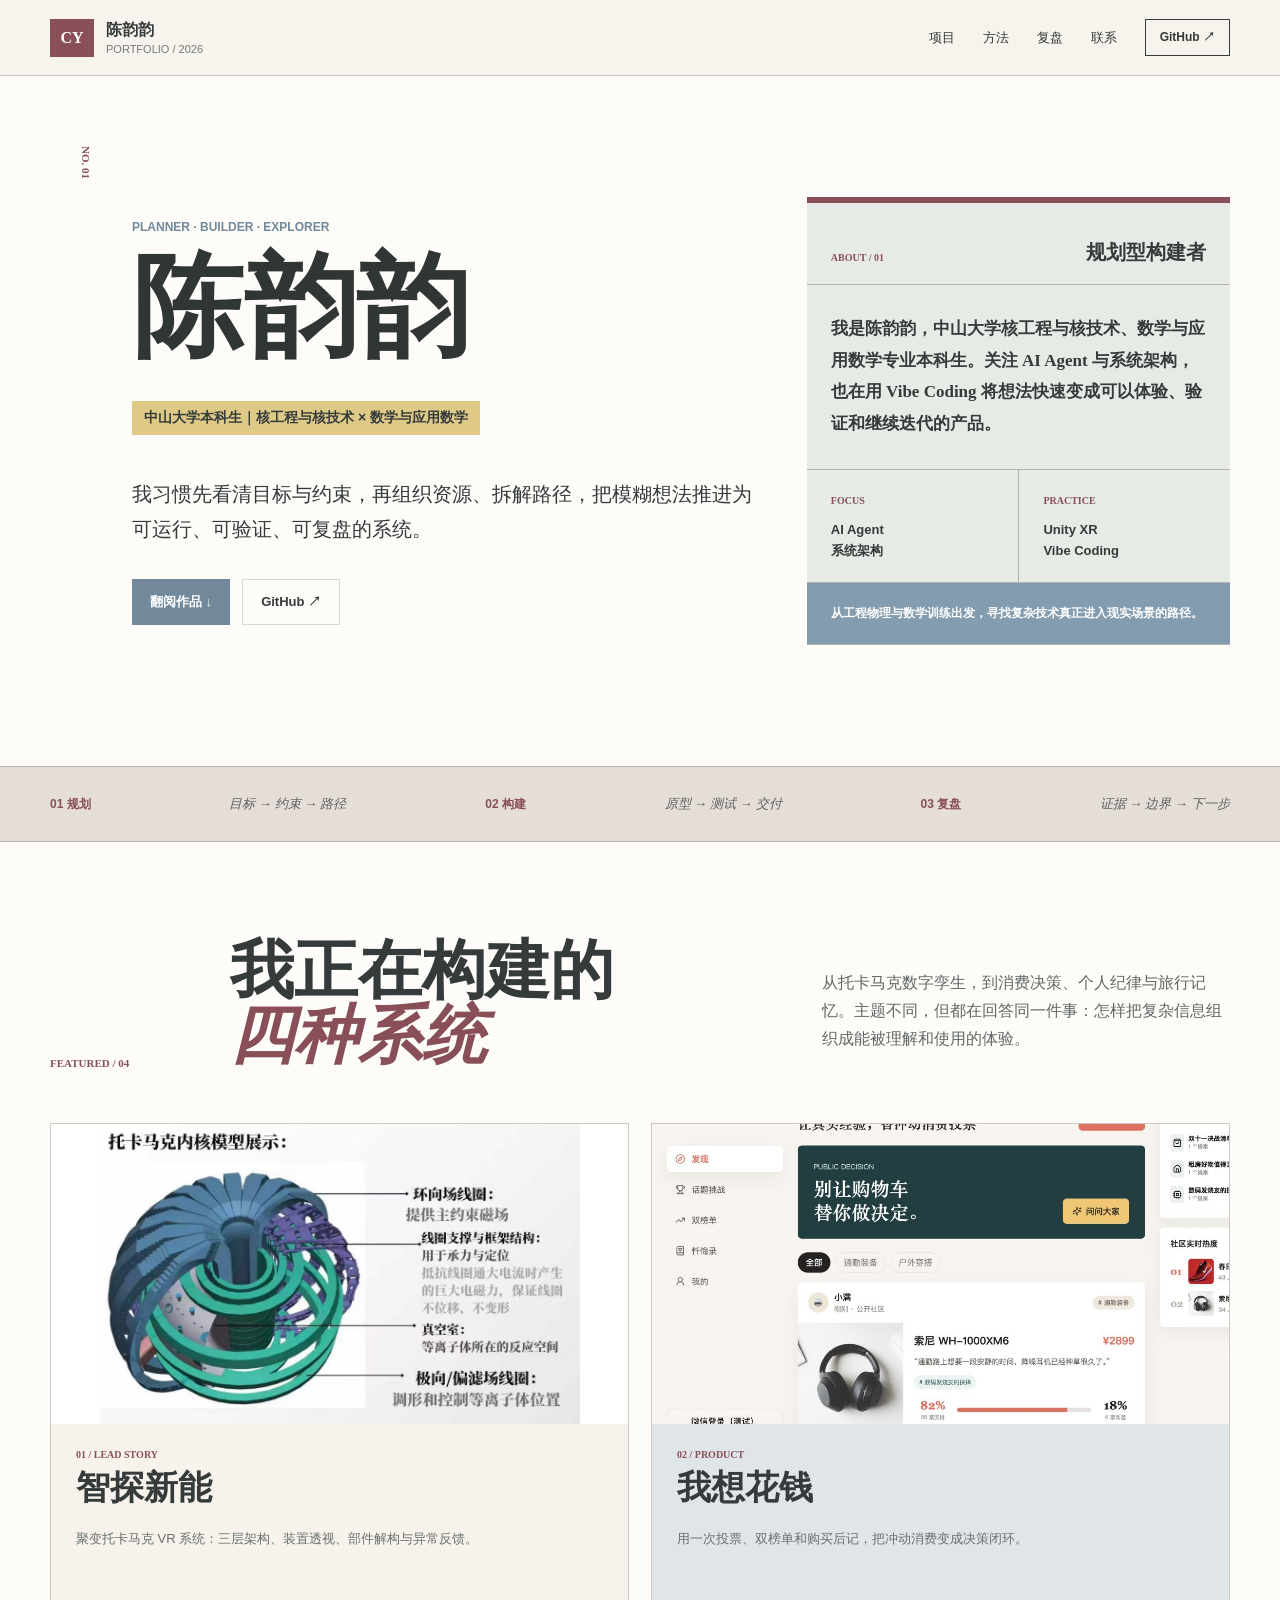
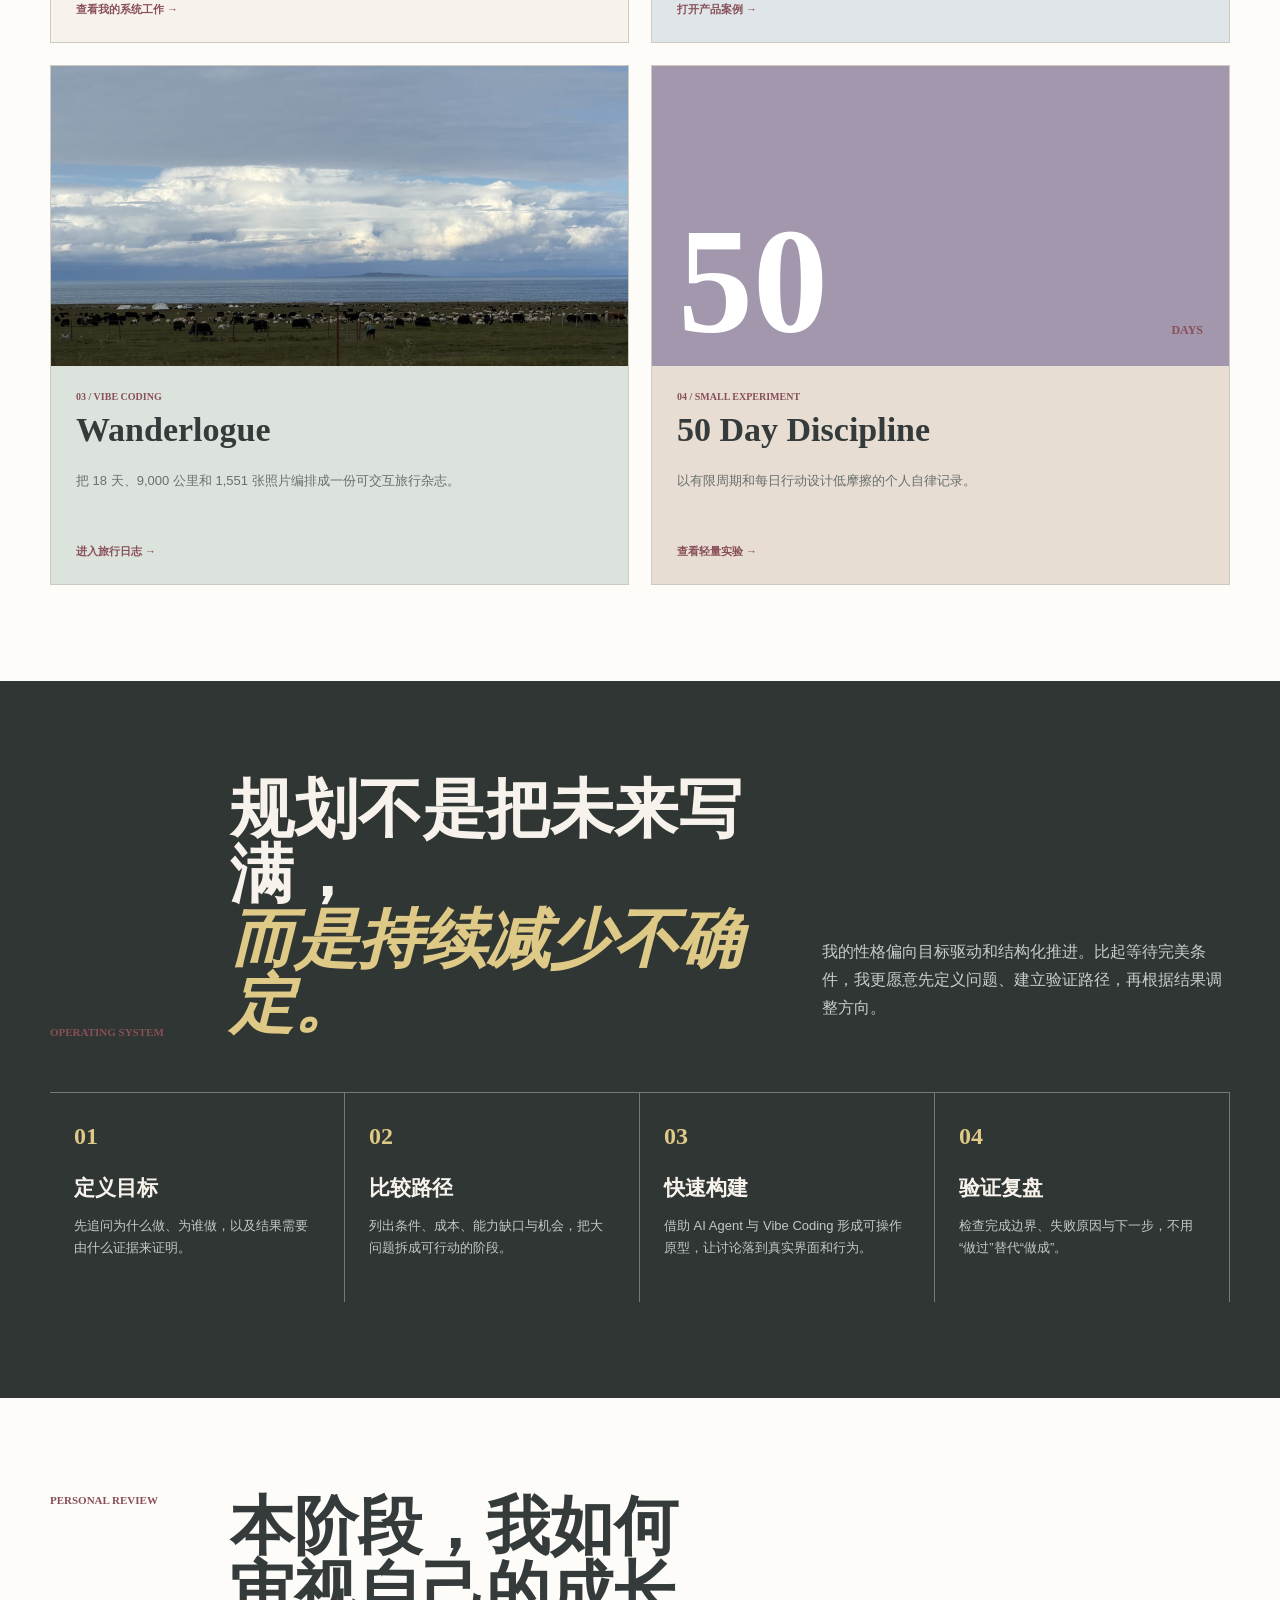
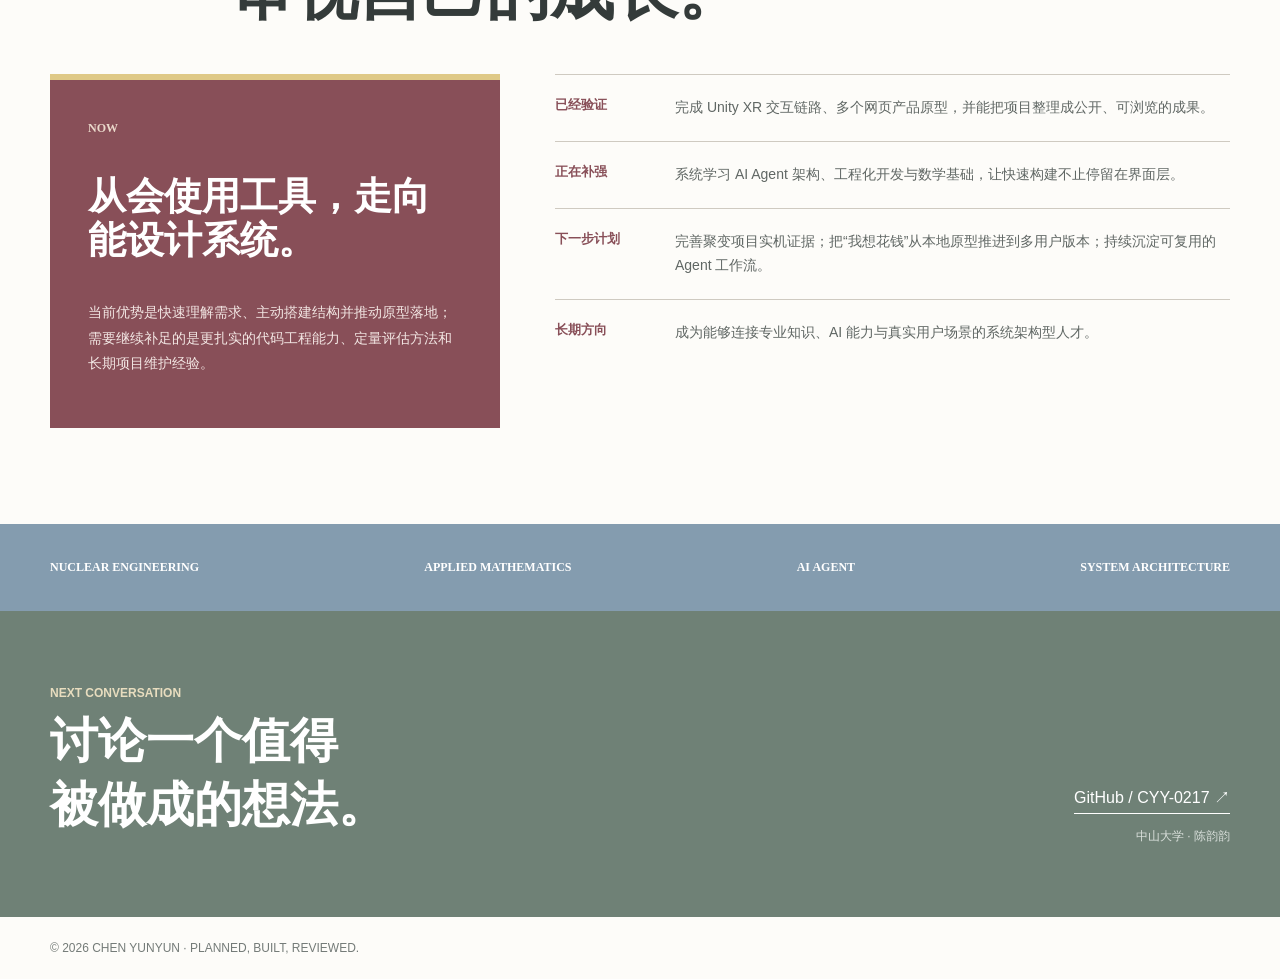
==== commit 8834aaa3: "Refine portfolio layout and remove hero image" ====
--- a/index.html
+++ b/index.html
@@ -51,19 +51,22 @@
             >
           </div>
         </div>
-        <aside class="hero-collage">
-          <figure class="hero-photo">
-            <img
-              src="assets/tokamak-model.png"
-              alt="托卡马克内部结构模型展示"
-            />
-            <figcaption>FUSION / XR / SYSTEM</figcaption>
-          </figure>
-          <div class="issue-stamp">
-            <b>AI<br />AGENT</b><span>系统架构<br />Vibe Coding</span>
-          </div>
-          <p class="margin-note">
-            在工程物理与数学训练之间，寻找 AI 系统真正可以落地的位置。
+        <aside class="hero-profile">
+          <div class="profile-heading">
+            <span>ABOUT / 01</span>
+            <b>规划型构建者</b>
+          </div>
+          <p class="profile-intro">
+            我是陈韵韵，中山大学核工程与核技术、数学与应用数学专业本科生。关注
+            AI Agent 与系统架构，也在用 Vibe Coding
+            将想法快速变成可以体验、验证和继续迭代的产品。
+          </p>
+          <div class="profile-focus">
+            <div><small>FOCUS</small><strong>AI Agent<br />系统架构</strong></div>
+            <div><small>PRACTICE</small><strong>Unity XR<br />Vibe Coding</strong></div>
+          </div>
+          <p class="profile-note">
+            从工程物理与数学训练出发，寻找复杂技术真正进入现实场景的路径。
           </p>
         </aside>
       </section>
@@ -123,13 +126,15 @@
             </div></a
           >
           <a class="story story-discipline" href="projects/discipline/"
-            ><div>
+            ><figure class="number-visual">
+              <span>50</span><small>DAYS</small>
+            </figure>
+            <div>
               <small>04 / SMALL EXPERIMENT</small>
-              <h3>50 Day<br />Discipline</h3>
+              <h3>50 Day Discipline</h3>
               <p>以有限周期和每日行动设计低摩擦的个人自律记录。</p>
               <b>查看轻量实验 →</b>
-            </div>
-            <span class="giant-no">50</span></a
+            </div></a
           >
         </div>
       </section>
--- a/magazine.css
+++ b/magazine.css
@@ -10,6 +10,9 @@
 body {
   overflow-x: hidden;
 }
+body * {
+  letter-spacing: 0 !important;
+}
 .header {
   background: rgba(247, 243, 236, 0.94);
   border-color: #cdc8be;
@@ -20,27 +23,25 @@
   font-family: Georgia, serif;
 }
 .editorial-hero {
-  min-height: calc(100vh - 76px);
-  display: grid;
-  grid-template-columns: 54px 1.15fr 0.85fr;
-  gap: 36px;
-  align-items: center;
-  padding-block: 54px;
+  min-height: 690px;
+  display: grid;
+  grid-template-columns: 42px minmax(0, 1.2fr) minmax(340px, 0.8fr);
+  gap: 40px;
+  align-items: stretch;
+  padding-block: 64px;
 }
 .hero-number {
-  align-self: start;
-  padding-top: 24px;
+  padding-top: 6px;
   writing-mode: vertical-rl;
   font: 700 11px Georgia;
   color: var(--wine);
-  letter-spacing: 0.18em;
+}
+.hero-main {
+  align-self: center;
 }
 .hero-main h1 {
-  font:
-    700 clamp(78px, 10vw, 144px) / 0.82 Georgia,
-    "Songti SC",
-    serif;
-  margin: 22px 0 30px;
+  font: 700 112px/0.86 Georgia, "Songti SC", serif;
+  margin: 24px 0 32px;
   color: var(--charcoal);
 }
 .hero-degree {
@@ -58,55 +59,61 @@
   max-width: 700px;
   margin-top: 28px;
 }
-.hero-collage {
-  position: relative;
-  padding: 22px 18px 70px 0;
-}
-.hero-photo {
+.hero-profile {
+  align-self: center;
+  border-top: 6px solid var(--wine);
+  border-bottom: 1px solid #b8b3aa;
+  background: #e7ebe6;
+}
+.profile-heading {
+  min-height: 82px;
+  padding: 20px 24px;
+  display: flex;
+  align-items: flex-end;
+  justify-content: space-between;
+  gap: 18px;
+  border-bottom: 1px solid #b8b3aa;
+}
+.profile-heading span,
+.profile-focus small {
+  font: 700 10px/1.2 Georgia, serif;
+  color: var(--wine);
+}
+.profile-heading b {
+  font: 700 20px/1.2 Georgia, "Songti SC", serif;
+}
+.profile-intro {
   margin: 0;
-  transform: rotate(1.7deg);
-  box-shadow: 16px 18px 0 #d9ded8;
-}
-.hero-photo img {
-  width: 100%;
-  aspect-ratio: 1.25;
-  object-fit: contain;
-  background: #fff;
-}
-.hero-photo figcaption {
-  font: 700 10px/1 Georgia;
-  padding: 10px 0;
-  letter-spacing: 0.12em;
-}
-.issue-stamp {
-  position: absolute;
-  right: -15px;
-  bottom: 12px;
-  width: 150px;
-  background: var(--wine);
-  color: #fff;
-  padding: 20px;
-  transform: rotate(-3deg);
-}
-.issue-stamp b {
-  font: 700 28px/0.9 Georgia;
-}
-.issue-stamp span {
+  padding: 28px 24px 30px;
+  font: 600 17px/1.85 Georgia, "Noto Serif SC", serif;
+}
+.profile-focus {
+  display: grid;
+  grid-template-columns: 1fr 1fr;
+  border-top: 1px solid #b8b3aa;
+  border-bottom: 1px solid #b8b3aa;
+}
+.profile-focus div {
+  min-height: 112px;
+  padding: 20px 24px;
+}
+.profile-focus div + div {
+  border-left: 1px solid #b8b3aa;
+}
+.profile-focus strong {
   display: block;
-  font-size: 11px;
-  margin-top: 14px;
-  line-height: 1.5;
-}
-.margin-note {
-  position: absolute;
-  left: -38px;
-  bottom: 2px;
-  width: 180px;
+  margin-top: 12px;
+  font-size: 13px;
+  line-height: 1.6;
+}
+.profile-note {
+  margin: 0;
+  padding: 20px 24px;
   background: var(--sky);
   color: #fff;
-  padding: 14px;
-  font: 600 11px/1.6 Georgia;
-  transform: rotate(2deg);
+  font-size: 12px;
+  font-weight: 700;
+  line-height: 1.7;
 }
 .manifesto {
   border-block: 1px solid #b8b3aa;
@@ -114,10 +121,11 @@
 }
 .manifesto .wrap {
   min-height: 74px;
-  display: flex;
+  display: grid;
+  grid-template-columns: repeat(6, auto);
   align-items: center;
   justify-content: space-between;
-  gap: 18px;
+  gap: 24px;
 }
 .manifesto span {
   font-weight: 800;
@@ -142,10 +150,7 @@
 }
 .mag-head h2,
 .review-title h2 {
-  font:
-    700 clamp(43px, 5vw, 72px) / 1.02 Georgia,
-    "Songti SC",
-    serif;
+  font: 700 64px/1.02 Georgia, "Songti SC", serif;
   margin: 0;
 }
 .mag-head h2 em,
@@ -159,14 +164,16 @@
 }
 .editorial-grid {
   display: grid;
-  grid-template-columns: repeat(12, 1fr);
+  grid-template-columns: repeat(2, minmax(0, 1fr));
   gap: 22px;
 }
 .story {
-  position: relative;
   border: 1px solid #cfcac1;
   background: var(--cream);
   overflow: hidden;
+  display: grid;
+  grid-template-rows: 300px 1fr;
+  min-height: 520px;
 }
 .story figure {
   margin: 0;
@@ -181,8 +188,15 @@
 .story:hover figure img {
   transform: scale(1.025);
 }
+.story-fusion figure img {
+  object-fit: contain;
+  background: #fff;
+}
 .story > div {
   padding: 25px;
+  display: flex;
+  flex-direction: column;
+  align-items: flex-start;
 }
 .story small {
   font: 700 10px Georgia;
@@ -200,49 +214,36 @@
   font-size: 13px;
   line-height: 1.7;
   color: #69706c;
+  margin-bottom: 22px;
 }
 .story b {
   font-size: 11px;
   color: var(--wine);
-}
-.story-fusion {
-  grid-column: span 7;
-}
-.story-fusion figure {
-  height: 365px;
+  margin-top: auto;
 }
 .story-spend {
-  grid-column: span 5;
   background: #dfe5e8;
 }
-.story-spend figure {
-  height: 275px;
-}
 .story-travel {
-  grid-column: span 8;
-  display: grid;
-  grid-template-columns: 1.15fr 0.85fr;
   background: #dce3dc;
 }
-.story-travel figure {
-  min-height: 340px;
-}
 .story-discipline {
-  grid-column: span 4;
+  background: #e7ddd3;
+}
+.number-visual {
+  display: flex;
+  align-items: flex-end;
+  justify-content: space-between;
+  padding: 26px;
   background: var(--lilac);
   color: #fff;
-  min-height: 340px;
-}
-.story-discipline p,
-.story-discipline b {
-  color: #fff;
-}
-.giant-no {
-  position: absolute;
-  right: -9px;
-  bottom: -32px;
-  font: 700 150px/1 Georgia;
-  color: rgba(255, 255, 255, 0.18);
+}
+.number-visual span {
+  font: 700 150px/0.78 Georgia, serif;
+}
+.number-visual small {
+  padding-bottom: 4px;
+  font: 700 12px/1 Georgia, serif;
 }
 .method-band {
   background: var(--charcoal);
@@ -293,7 +294,7 @@
   background: var(--wine);
   color: #fff;
   padding: 38px;
-  transform: rotate(-1deg);
+  border-top: 6px solid var(--butter);
 }
 .review-lead span {
   font: 700 12px Georgia;
@@ -392,12 +393,14 @@
   .editorial-hero {
     grid-template-columns: 1fr;
     padding-top: 44px;
+    min-height: auto;
+    gap: 32px;
   }
   .hero-number {
     display: none;
   }
   .hero-main h1 {
-    font-size: 76px;
+    font-size: 68px;
   }
   .hero-degree {
     line-height: 1.6;
@@ -405,15 +408,8 @@
   .hero-statement {
     font-size: 17px;
   }
-  .hero-collage {
-    margin-top: 18px;
-  }
-  .margin-note {
-    left: -4px;
-  }
-  .issue-stamp {
-    right: 0;
-    transform: none;
+  .hero-profile {
+    align-self: stretch;
   }
   .mag-head,
   .review-title,
@@ -423,19 +419,19 @@
   .mag-head h2,
   .review-title h2 {
     margin: 18px 0;
+    font-size: 44px;
   }
   .editorial-grid {
     display: block;
   }
   .story {
-    display: block !important;
+    display: grid !important;
+    grid-template-rows: 240px 1fr;
+    min-height: 470px;
     margin-bottom: 18px;
   }
   .story figure {
-    height: 250px !important;
-  }
-  .story-discipline {
-    min-height: 300px;
+    height: auto !important;
   }
   .method-steps {
     grid-template-columns: 1fr 1fr;
@@ -451,15 +447,19 @@
     margin-bottom: 16px;
   }
   .review-lead {
-    transform: none;
     margin-bottom: 30px;
   }
   .review-list article {
     grid-template-columns: 100px 1fr;
   }
   .manifesto .wrap {
-    overflow-x: auto;
-    justify-content: flex-start;
+    grid-template-columns: 1fr 1fr;
+    gap: 0;
+    padding-block: 12px;
+  }
+  .manifesto span,
+  .manifesto i {
+    padding: 8px 0;
   }
   .identity-strip .wrap {
     overflow-x: auto;
@@ -469,3 +469,21 @@
     margin-top: 35px;
   }
 }
+@media (max-width: 480px) {
+  .hero-main h1 {
+    font-size: 54px;
+  }
+  .hero-degree {
+    display: block;
+  }
+  .profile-heading {
+    align-items: flex-start;
+    flex-direction: column;
+  }
+  .profile-focus div {
+    padding: 18px;
+  }
+  .number-visual span {
+    font-size: 118px;
+  }
+}
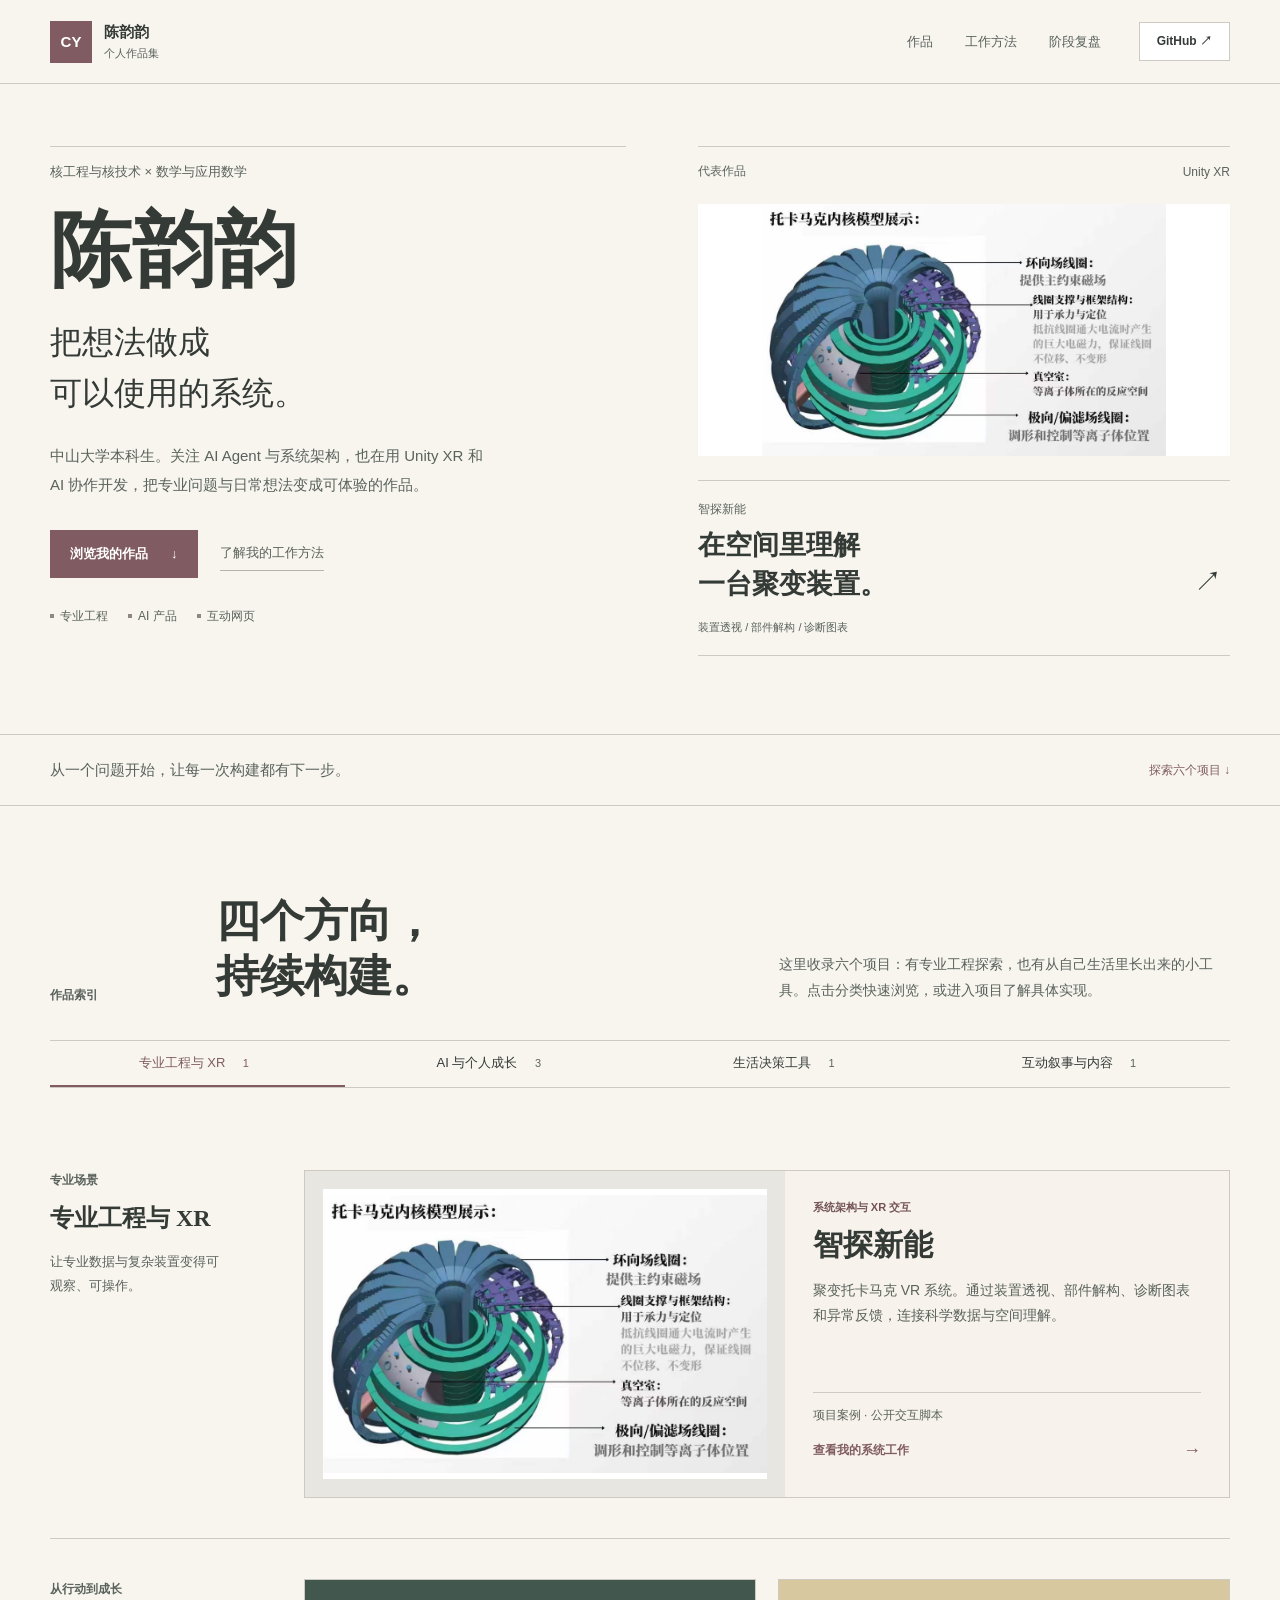
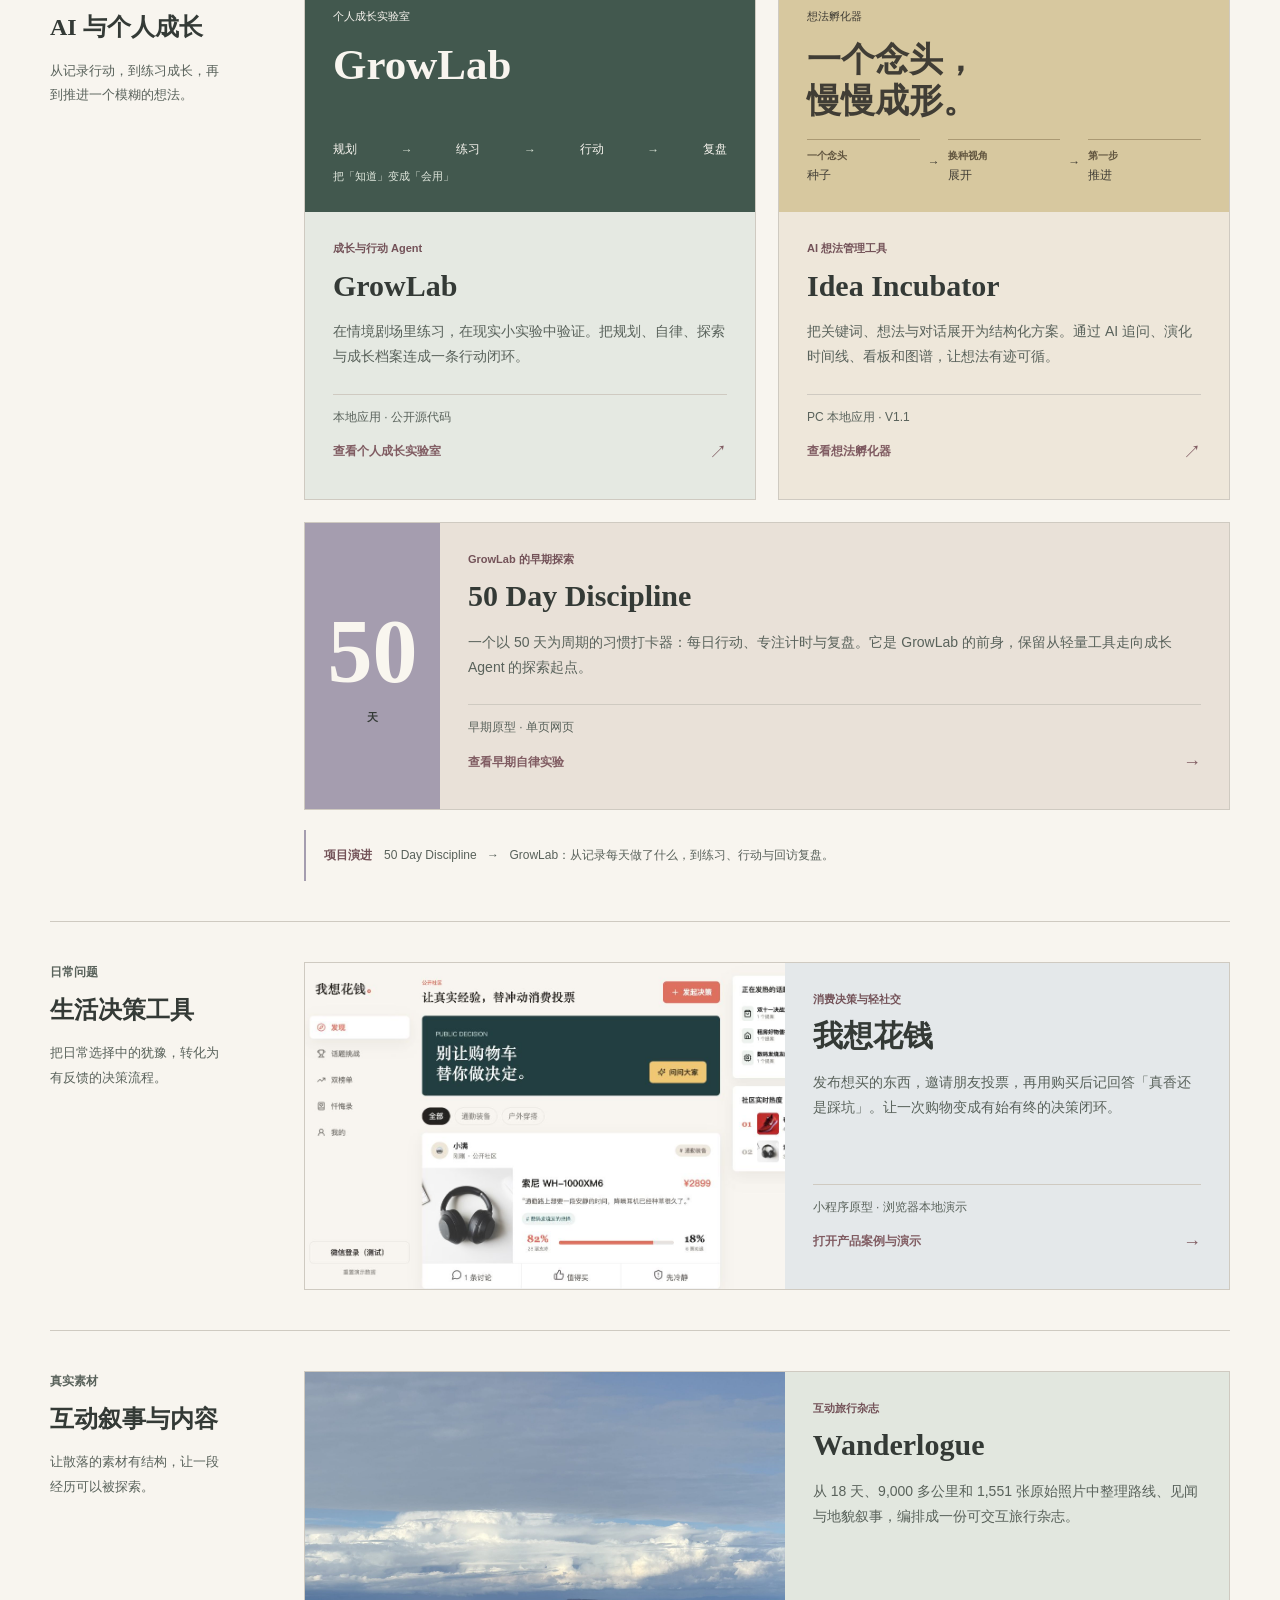
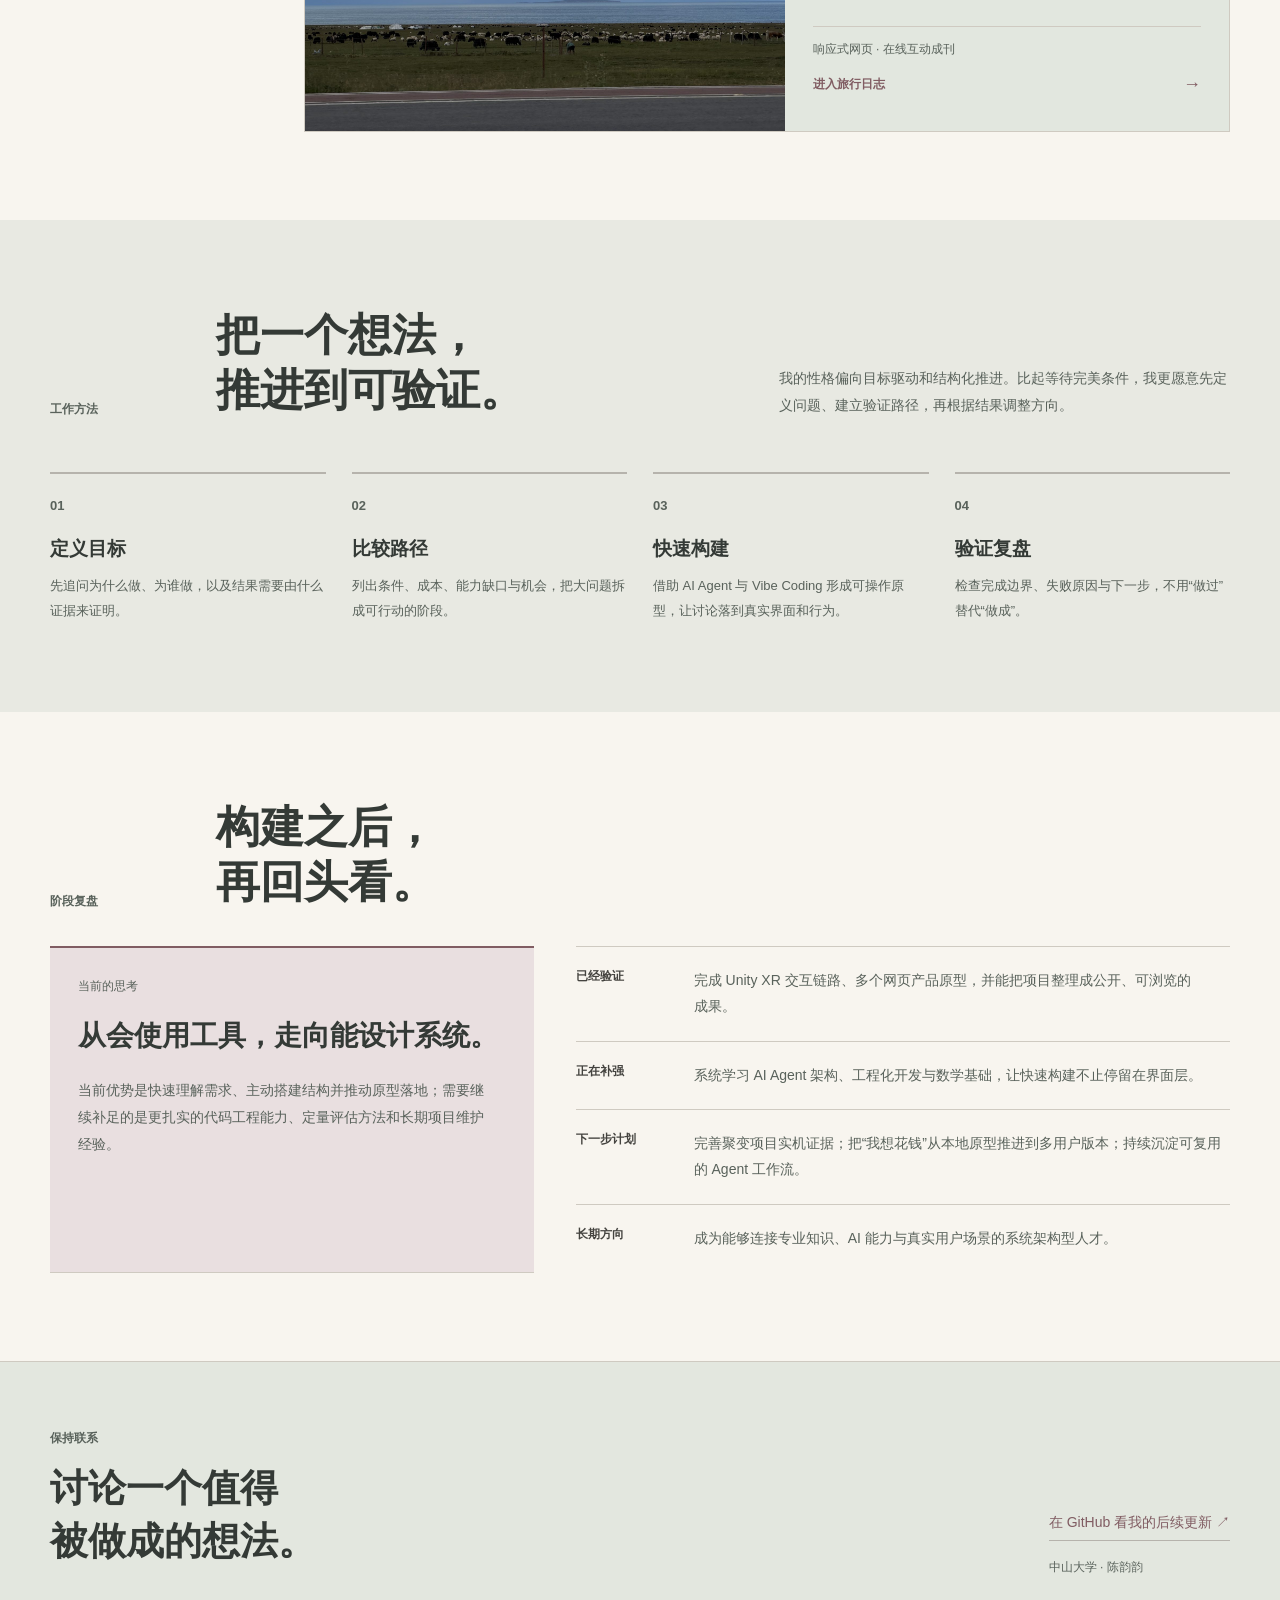
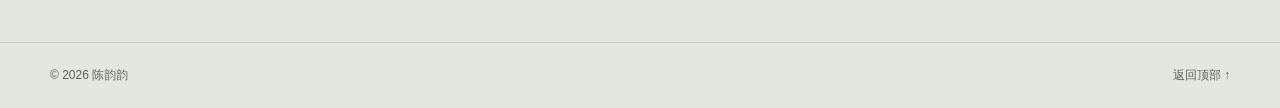
==== commit c2ce5b1d: "更新作品集分类与莫兰迪杂志排版，精修卡片对齐及移动导航" ====
--- a/index.html
+++ b/index.html
@@ -5,145 +5,187 @@
     <meta name="viewport" content="width=device-width,initial-scale=1" />
     <meta
       name="description"
-      content="陈韵韵的个人作品集：核工程、数学、AI Agent、系统架构与 Vibe Coding。"
+      content="陈韵韵的个人作品集：专业工程与 XR、AI 与个人成长、生活决策工具、互动叙事与内容。"
     />
     <title>陈韵韵｜规划型构建者</title>
     <link rel="stylesheet" href="styles.css" />
     <link rel="stylesheet" href="magazine.css" />
   </head>
-  <body>
+  <body class="portfolio-home" id="top">
+    <a class="skip-link" href="#work">跳到项目</a>
     <header class="header">
       <div class="wrap">
-        <a class="brand" href="./"
-          ><span class="mark">CY</span
-          ><span
-            ><strong>陈韵韵</strong><small>PORTFOLIO / 2026</small></span
-          ></a
-        >
-        <nav class="nav">
-          <a href="#work">项目</a><a href="#method">方法</a
-          ><a href="#review">复盘</a><a href="#contact">联系</a>
-        </nav>
-        <a class="github" href="https://github.com/CYY-0217" target="_blank"
-          >GitHub ↗</a
-        >
+        <a class="brand" href="#top" aria-label="陈韵韵，返回顶部"><span class="mark">CY</span><span><strong>陈韵韵</strong><small>个人作品集</small></span></a>
+        <nav class="nav" aria-label="主导航"><a href="#work">作品</a><a href="#method">工作方法</a><a href="#review">阶段复盘</a></nav>
+        <a class="github" href="https://github.com/CYY-0217" target="_blank" rel="noopener noreferrer">GitHub <span aria-hidden="true">↗</span></a>
+        <details class="mobile-menu">
+          <summary>导航 <span aria-hidden="true">＋</span></summary>
+          <nav aria-label="手机主导航"><a href="#work">浏览作品</a><a href="#method">工作方法</a><a href="#review">阶段复盘</a><a href="https://github.com/CYY-0217" target="_blank" rel="noopener noreferrer">GitHub</a></nav>
+        </details>
       </div>
     </header>
     <main>
-      <section class="editorial-hero wrap">
-        <div class="hero-number">NO. 01</div>
+      <section class="editorial-hero wrap" aria-labelledby="intro-title">
         <div class="hero-main">
-          <span class="kicker">Planner · Builder · Explorer</span>
-          <h1>陈韵韵</h1>
-          <p class="hero-degree">
-            中山大学本科生｜核工程与核技术 × 数学与应用数学
-          </p>
-          <p class="hero-statement">
-            我习惯先看清目标与约束，再组织资源、拆解路径，把模糊想法推进为可运行、可验证、可复盘的系统。
-          </p>
-          <div class="actions">
-            <a class="btn" href="#work">翻阅作品 ↓</a
-            ><a
-              class="btn secondary"
-              href="https://github.com/CYY-0217"
-              target="_blank"
-              >GitHub ↗</a
-            >
-          </div>
-        </div>
-        <aside class="hero-profile">
-          <div class="profile-heading">
-            <span>ABOUT / 01</span>
-            <b>规划型构建者</b>
-          </div>
-          <p class="profile-intro">
-            我是陈韵韵，中山大学核工程与核技术、数学与应用数学专业本科生。关注
-            AI Agent 与系统架构，也在用 Vibe Coding
-            将想法快速变成可以体验、验证和继续迭代的产品。
-          </p>
-          <div class="profile-focus">
-            <div><small>FOCUS</small><strong>AI Agent<br />系统架构</strong></div>
-            <div><small>PRACTICE</small><strong>Unity XR<br />Vibe Coding</strong></div>
-          </div>
-          <p class="profile-note">
-            从工程物理与数学训练出发，寻找复杂技术真正进入现实场景的路径。
-          </p>
-        </aside>
+          <p class="hero-context">核工程与核技术 × 数学与应用数学</p>
+          <h1 id="intro-title">陈韵韵</h1>
+          <p class="hero-statement">把想法做成<br />可以使用的系统。</p>
+          <p class="hero-intro">中山大学本科生。关注 AI Agent 与系统架构，也在用 Unity XR 和 AI 协作开发，把专业问题与日常想法变成可体验的作品。</p>
+          <div class="actions"><a class="btn" href="#work">浏览我的作品 <span aria-hidden="true">↓</span></a><a class="hero-text-link" href="#method">了解我的工作方法</a></div>
+          <div class="hero-directions"><span>专业工程</span><span>AI 产品</span><span>互动网页</span></div>
+        </div>
+        <a class="hero-project" href="projects/fusion-vr/" aria-label="查看智探新能，聚变托卡马克 VR 系统案例">
+          <div class="hero-project-heading"><span>代表作品</span><span class="hero-project-type">Unity XR</span></div>
+          <div class="model-stage"><img src="assets/tokamak-model.png" alt="托卡马克内部结构模型，标注线圈、真空室和支撑框架" width="1200" height="900" fetchpriority="high" /></div>
+          <div class="hero-project-copy"><div><span>智探新能</span><h2>在空间里理解<br />一台聚变装置。</h2></div><span class="hero-project-open" aria-hidden="true">↗</span></div>
+          <p>装置透视 / 部件解构 / 诊断图表</p>
+        </a>
       </section>
-
-      <section class="manifesto">
-        <div class="wrap">
-          <span>01 规划</span><i>目标 → 约束 → 路径</i><span>02 构建</span
-          ><i>原型 → 测试 → 交付</i><span>03 复盘</span
-          ><i>证据 → 边界 → 下一步</i>
-        </div>
-      </section>
-
-      <section class="section wrap" id="work">
+      <div class="manifesto"><div class="wrap"><p>从一个问题开始，<br class="mobile-break" />让每一次构建都有下一步。</p><a href="#work">探索六个项目 <span aria-hidden="true">↓</span></a></div></div>
+
+      <section class="section wrap" id="work" aria-labelledby="work-title">
         <div class="mag-head">
-          <span class="folio">FEATURED / 04</span>
-          <h2>我正在构建的<br /><em>四种系统</em></h2>
-          <p>
-            从托卡马克数字孪生，到消费决策、个人纪律与旅行记忆。主题不同，但都在回答同一件事：怎样把复杂信息组织成能被理解和使用的体验。
-          </p>
-        </div>
-        <div class="editorial-grid">
-          <a class="story story-fusion" href="projects/fusion-vr/"
-            ><figure>
-              <img src="assets/tokamak-model.png" alt="托卡马克内部结构模型" />
-            </figure>
-            <div>
-              <small>01 / LEAD STORY</small>
-              <h3>智探新能</h3>
-              <p>
-                聚变托卡马克 VR 系统：三层架构、装置透视、部件解构与异常反馈。
-              </p>
-              <b>查看我的系统工作 →</b>
-            </div></a
-          >
-          <a class="story story-spend" href="projects/spend-decision/"
-            ><figure>
-              <img src="assets/spend-cover.png" alt="我想花钱消费决策工具" />
-            </figure>
-            <div>
-              <small>02 / PRODUCT</small>
-              <h3>我想花钱</h3>
-              <p>用一次投票、双榜单和购买后记，把冲动消费变成决策闭环。</p>
-              <b>打开产品案例 →</b>
-            </div></a
-          >
-          <a class="story story-travel" href="projects/travel-journal/"
-            ><figure>
-              <img src="assets/travel-cover.jpg" alt="青海湖高原公路旅行" />
-            </figure>
-            <div>
-              <small>03 / VIBE CODING</small>
-              <h3>Wanderlogue</h3>
-              <p>
-                把 18 天、9,000 公里和 1,551 张照片编排成一份可交互旅行杂志。
-              </p>
-              <b>进入旅行日志 →</b>
-            </div></a
-          >
-          <a class="story story-discipline" href="projects/discipline/"
-            ><figure class="number-visual">
-              <span>50</span><small>DAYS</small>
-            </figure>
-            <div>
-              <small>04 / SMALL EXPERIMENT</small>
-              <h3>50 Day Discipline</h3>
-              <p>以有限周期和每日行动设计低摩擦的个人自律记录。</p>
-              <b>查看轻量实验 →</b>
-            </div></a
-          >
-        </div>
+          <span class="folio">作品索引</span>
+          <h2 id="work-title">四个方向，<br />持续构建。</h2>
+          <p>这里收录六个项目：有专业工程探索，也有从自己生活里长出来的小工具。点击分类快速浏览，或进入项目了解具体实现。</p>
+        </div>
+        <nav class="project-index" aria-label="按项目方向浏览">
+          <a href="#engineering" data-category="engineering">专业工程与 XR <small>1</small></a>
+          <a href="#ai-growth" data-category="ai-growth">AI 与个人成长 <small>3</small></a>
+          <a href="#everyday" data-category="everyday">生活决策工具 <small>1</small></a>
+          <a href="#storytelling" data-category="storytelling">互动叙事与内容 <small>1</small></a>
+        </nav>
+
+        <section class="project-group" id="engineering" aria-labelledby="engineering-title">
+          <header class="group-heading">
+            <span class="folio">专业场景</span>
+            <h3 id="engineering-title">专业工程与 XR</h3>
+            <p>让专业数据与复杂装置变得可观察、可操作。</p>
+          </header>
+          <div class="group-projects">
+            <a class="story story-fusion story-wide" href="projects/fusion-vr/">
+              <figure><img src="assets/tokamak-model.png" alt="托卡马克内部结构模型" loading="lazy" /></figure>
+              <div>
+                <small>系统架构与 XR 交互</small>
+                <h4>智探新能</h4>
+                <p>聚变托卡马克 VR 系统。通过装置透视、部件解构、诊断图表和异常反馈，连接科学数据与空间理解。</p>
+                <div class="story-footer">
+                  <span class="project-status">项目案例 · 公开交互脚本</span>
+                  <b><span>查看我的系统工作</span><span class="story-arrow" aria-hidden="true">→</span></b>
+                </div>
+              </div>
+            </a>
+          </div>
+        </section>
+
+        <section class="project-group" id="ai-growth" aria-labelledby="ai-growth-title">
+          <header class="group-heading">
+            <span class="folio">从行动到成长</span>
+            <h3 id="ai-growth-title">AI 与个人成长</h3>
+            <p>从记录行动，到练习成长，再到推进一个模糊的想法。</p>
+          </header>
+          <div class="group-projects growth-projects">
+            <a class="story story-growlab" href="https://github.com/CYY-0217/growlab" target="_blank" rel="noopener noreferrer">
+              <figure class="growth-visual" aria-hidden="true">
+                <span class="visual-caption">个人成长实验室</span>
+                <strong>GrowLab</strong>
+                <div class="visual-footer">
+                  <div class="growth-loop"><span>规划</span><i>→</i><span>练习</span><i>→</i><span>行动</span><i>→</i><span>复盘</span></div>
+                  <span class="visual-footnote">把「知道」变成「会用」</span>
+                </div>
+              </figure>
+              <div>
+                <small>成长与行动 Agent</small>
+                <h4>GrowLab</h4>
+                <p>在情境剧场里练习，在现实小实验中验证。把规划、自律、探索与成长档案连成一条行动闭环。</p>
+                <div class="story-footer">
+                  <span class="project-status">本地应用 · 公开源代码</span>
+                  <b><span>查看个人成长实验室</span><span class="story-arrow" aria-hidden="true">↗</span></b>
+                </div>
+              </div>
+            </a>
+            <a class="story story-incubator" href="https://github.com/CYY-0217/idea-incubator" target="_blank" rel="noopener noreferrer">
+              <figure class="idea-visual" aria-hidden="true">
+                <span class="visual-caption">想法孵化器</span>
+                <strong>一个念头，<br />慢慢成形。</strong>
+                <div class="visual-footer"><div class="idea-timeline"><span><small>一个念头</small>种子</span><i>→</i><span><small>换种视角</small>展开</span><i>→</i><span><small>第一步</small>推进</span></div></div>
+              </figure>
+              <div>
+                <small>AI 想法管理工具</small>
+                <h4>Idea Incubator</h4>
+                <p>把关键词、想法与对话展开为结构化方案。通过 AI 追问、演化时间线、看板和图谱，让想法有迹可循。</p>
+                <div class="story-footer">
+                  <span class="project-status">PC 本地应用 · V1.1</span>
+                  <b><span>查看想法孵化器</span><span class="story-arrow" aria-hidden="true">↗</span></b>
+                </div>
+              </div>
+            </a>
+            <a class="story story-discipline story-compact" href="projects/discipline/">
+              <figure class="number-visual" aria-hidden="true"><span>50</span><small>天</small></figure>
+              <div>
+                <small>GrowLab 的早期探索</small>
+                <h4>50 Day Discipline</h4>
+                <p>一个以 50 天为周期的习惯打卡器：每日行动、专注计时与复盘。它是 GrowLab 的前身，保留从轻量工具走向成长 Agent 的探索起点。</p>
+                <div class="story-footer">
+                  <span class="project-status">早期原型 · 单页网页</span>
+                  <b><span>查看早期自律实验</span><span class="story-arrow" aria-hidden="true">→</span></b>
+                </div>
+              </div>
+            </a>
+          </div>
+          <p class="evolution-note"><span>项目演进</span>50 Day Discipline <i>→</i> GrowLab：从记录每天做了什么，到练习、行动与回访复盘。</p>
+        </section>
+
+        <section class="project-group" id="everyday" aria-labelledby="everyday-title">
+          <header class="group-heading">
+            <span class="folio">日常问题</span>
+            <h3 id="everyday-title">生活决策工具</h3>
+            <p>把日常选择中的犹豫，转化为有反馈的决策流程。</p>
+          </header>
+          <div class="group-projects">
+            <a class="story story-spend story-wide" href="projects/spend-decision/">
+              <figure><img src="assets/spend-cover.png" alt="我想花钱消费决策工具界面" loading="lazy" /></figure>
+              <div>
+                <small>消费决策与轻社交</small>
+                <h4>我想花钱</h4>
+                <p>发布想买的东西，邀请朋友投票，再用购买后记回答「真香还是踩坑」。让一次购物变成有始有终的决策闭环。</p>
+                <div class="story-footer">
+                  <span class="project-status">小程序原型 · 浏览器本地演示</span>
+                  <b><span>打开产品案例与演示</span><span class="story-arrow" aria-hidden="true">→</span></b>
+                </div>
+              </div>
+            </a>
+          </div>
+        </section>
+
+        <section class="project-group" id="storytelling" aria-labelledby="storytelling-title">
+          <header class="group-heading">
+            <span class="folio">真实素材</span>
+            <h3 id="storytelling-title">互动叙事与内容</h3>
+            <p>让散落的素材有结构，让一段经历可以被探索。</p>
+          </header>
+          <div class="group-projects">
+            <a class="story story-travel story-wide" href="projects/travel-journal/">
+              <figure><img src="assets/travel-cover.jpg" alt="青海湖高原公路旅行" loading="lazy" /></figure>
+              <div>
+                <small>互动旅行杂志</small>
+                <h4>Wanderlogue</h4>
+                <p>从 18 天、9,000 多公里和 1,551 张原始照片中整理路线、见闻与地貌叙事，编排成一份可交互旅行杂志。</p>
+                <div class="story-footer">
+                  <span class="project-status">响应式网页 · 在线互动成刊</span>
+                  <b><span>进入旅行日志</span><span class="story-arrow" aria-hidden="true">→</span></b>
+                </div>
+              </div>
+            </a>
+          </div>
+        </section>
       </section>
 
       <section class="section method-band" id="method">
         <div class="wrap">
           <div class="mag-head inverse">
-            <span class="folio">OPERATING SYSTEM</span>
-            <h2>规划不是把未来写满，<br /><em>而是持续减少不确定。</em></h2>
+            <span class="folio">工作方法</span>
+            <h2>把一个想法，<br />推进到可验证。</h2>
             <p>
               我的性格偏向目标驱动和结构化推进。比起等待完美条件，我更愿意先定义问题、建立验证路径，再根据结果调整方向。
             </p>
@@ -178,12 +220,12 @@
 
       <section class="section wrap" id="review">
         <div class="review-title">
-          <span class="folio">PERSONAL REVIEW</span>
-          <h2>本阶段，我如何<br />审视自己的成长。</h2>
+          <span class="folio">阶段复盘</span>
+          <h2>构建之后，<br />再回头看。</h2>
         </div>
         <div class="review-layout">
           <article class="review-lead">
-            <span>NOW</span>
+            <span>当前的思考</span>
             <h3>从会使用工具，走向能设计系统。</h3>
             <p>
               当前优势是快速理解需求、主动搭建结构并推动原型落地；需要继续补足的是更扎实的代码工程能力、定量评估方法和长期项目维护经验。
@@ -221,30 +263,60 @@
         </div>
       </section>
 
-      <section class="identity-strip">
-        <div class="wrap">
-          <p>NUCLEAR ENGINEERING</p>
-          <p>APPLIED MATHEMATICS</p>
-          <p>AI AGENT</p>
-          <p>SYSTEM ARCHITECTURE</p>
-        </div>
-      </section>
     </main>
     <section class="contact" id="contact">
       <div class="wrap">
         <div>
-          <span class="kicker">NEXT CONVERSATION</span>
+          <span class="kicker">保持联系</span>
           <h2>讨论一个值得<br />被做成的想法。</h2>
         </div>
         <div class="contact-links">
           <a href="https://github.com/CYY-0217" target="_blank"
-            >GitHub / CYY-0217 ↗</a
+            >在 GitHub 看我的后续更新 ↗</a
           ><span>中山大学 · 陈韵韵</span>
         </div>
       </div>
     </section>
     <footer class="footer">
-      <div class="wrap">© 2026 CHEN YUNYUN · PLANNED, BUILT, REVIEWED.</div>
+      <div class="wrap"><span>© 2026 陈韵韵</span><a href="#top">返回顶部 ↑</a></div>
     </footer>
+    <script>
+      (() => {
+        const menu = document.querySelector('.mobile-menu');
+        menu.querySelectorAll('a').forEach(link => link.addEventListener('click', () => { menu.open = false; }));
+        document.addEventListener('keydown', event => {
+          if (event.key === 'Escape' && menu.open) {
+            menu.open = false;
+            menu.querySelector('summary').focus();
+          }
+        });
+        document.addEventListener('click', event => {
+          if (menu.open && !menu.contains(event.target)) menu.open = false;
+        });
+        const links = [...document.querySelectorAll('[data-category]')];
+        const groups = [...document.querySelectorAll('.project-group')];
+        const nav = document.querySelector('.project-index');
+        let pending = false;
+        function updateCategory() {
+          const threshold = nav.getBoundingClientRect().bottom + 35;
+          let current = groups[0].id;
+          groups.forEach(group => { if (group.getBoundingClientRect().top <= threshold) current = group.id; });
+          links.forEach(link => {
+            const active = link.dataset.category === current;
+            link.classList.toggle('is-active', active);
+            if (active) link.setAttribute('aria-current', 'location');
+            else link.removeAttribute('aria-current');
+          });
+          pending = false;
+        }
+        function scheduleUpdate() {
+          if (!pending) { pending = true; requestAnimationFrame(updateCategory); }
+        }
+        window.addEventListener('scroll', scheduleUpdate, { passive: true });
+        window.addEventListener('resize', scheduleUpdate);
+        window.addEventListener('hashchange', scheduleUpdate);
+        updateCategory();
+      })();
+    </script>
   </body>
 </html>
--- a/magazine.css
+++ b/magazine.css
@@ -1,489 +1,272 @@
+/* 个人作品集：莫兰迪配色与简约杂志风。参考用户确认的原卡片结构，保持直角、水平与垂直对齐。 */
 :root {
-  --wine: #884f58;
-  --sage: #78897c;
-  --sky: #849caf;
-  --butter: #dfc987;
-  --lilac: #a397ad;
-  --charcoal: #303634;
-  --cream: #f7f3ec;
-}
-body {
-  overflow-x: hidden;
-}
-body * {
-  letter-spacing: 0 !important;
-}
-.header {
-  background: rgba(247, 243, 236, 0.94);
-  border-color: #cdc8be;
-}
-.mark {
-  width: 44px;
-  background: var(--wine);
-  font-family: Georgia, serif;
-}
-.editorial-hero {
-  min-height: 690px;
-  display: grid;
-  grid-template-columns: 42px minmax(0, 1.2fr) minmax(340px, 0.8fr);
-  gap: 40px;
-  align-items: stretch;
-  padding-block: 64px;
-}
-.hero-number {
-  padding-top: 6px;
-  writing-mode: vertical-rl;
-  font: 700 11px Georgia;
-  color: var(--wine);
-}
-.hero-main {
-  align-self: center;
-}
-.hero-main h1 {
-  font: 700 112px/0.86 Georgia, "Songti SC", serif;
-  margin: 24px 0 32px;
-  color: var(--charcoal);
-}
-.hero-degree {
-  display: inline-block;
-  background: var(--butter);
-  padding: 8px 12px;
-  font-size: 14px;
-  font-weight: 800;
-}
-.hero-statement {
-  font:
-    500 20px/1.75 Georgia,
-    "Noto Serif SC",
-    serif;
-  max-width: 700px;
-  margin-top: 28px;
-}
-.hero-profile {
-  align-self: center;
-  border-top: 6px solid var(--wine);
-  border-bottom: 1px solid #b8b3aa;
-  background: #e7ebe6;
-}
-.profile-heading {
-  min-height: 82px;
-  padding: 20px 24px;
-  display: flex;
-  align-items: flex-end;
-  justify-content: space-between;
-  gap: 18px;
-  border-bottom: 1px solid #b8b3aa;
-}
-.profile-heading span,
-.profile-focus small {
-  font: 700 10px/1.2 Georgia, serif;
-  color: var(--wine);
-}
-.profile-heading b {
-  font: 700 20px/1.2 Georgia, "Songti SC", serif;
-}
-.profile-intro {
-  margin: 0;
-  padding: 28px 24px 30px;
-  font: 600 17px/1.85 Georgia, "Noto Serif SC", serif;
-}
-.profile-focus {
-  display: grid;
-  grid-template-columns: 1fr 1fr;
-  border-top: 1px solid #b8b3aa;
-  border-bottom: 1px solid #b8b3aa;
-}
-.profile-focus div {
-  min-height: 112px;
-  padding: 20px 24px;
-}
-.profile-focus div + div {
-  border-left: 1px solid #b8b3aa;
-}
-.profile-focus strong {
-  display: block;
-  margin-top: 12px;
-  font-size: 13px;
-  line-height: 1.6;
-}
-.profile-note {
-  margin: 0;
-  padding: 20px 24px;
-  background: var(--sky);
-  color: #fff;
-  font-size: 12px;
-  font-weight: 700;
-  line-height: 1.7;
-}
-.manifesto {
-  border-block: 1px solid #b8b3aa;
-  background: #e5ddd7;
-}
-.manifesto .wrap {
-  min-height: 74px;
-  display: grid;
-  grid-template-columns: repeat(6, auto);
-  align-items: center;
-  justify-content: space-between;
-  gap: 24px;
-}
-.manifesto span {
-  font-weight: 800;
-  font-size: 12px;
-  color: var(--wine);
-}
-.manifesto i {
-  font: italic 13px Georgia;
-  color: #5d625f;
-}
-.mag-head {
-  display: grid;
-  grid-template-columns: 150px 1.1fr 0.8fr;
-  gap: 30px;
-  align-items: end;
-  margin-bottom: 54px;
-}
-.folio {
-  font: 700 11px Georgia;
-  letter-spacing: 0.12em;
-  color: var(--wine);
-}
-.mag-head h2,
-.review-title h2 {
-  font: 700 64px/1.02 Georgia, "Songti SC", serif;
-  margin: 0;
-}
-.mag-head h2 em,
-.review-title h2 em {
-  color: var(--wine);
-  font-style: italic;
-}
-.mag-head p {
-  color: #616865;
-  line-height: 1.75;
-}
-.editorial-grid {
-  display: grid;
-  grid-template-columns: repeat(2, minmax(0, 1fr));
-  gap: 22px;
-}
-.story {
-  border: 1px solid #cfcac1;
-  background: var(--cream);
-  overflow: hidden;
-  display: grid;
-  grid-template-rows: 300px 1fr;
-  min-height: 520px;
-}
-.story figure {
-  margin: 0;
-  overflow: hidden;
-}
-.story figure img {
-  width: 100%;
-  height: 100%;
-  object-fit: cover;
-  transition: 0.35s;
-}
-.story:hover figure img {
-  transform: scale(1.025);
-}
-.story-fusion figure img {
-  object-fit: contain;
-  background: #fff;
-}
-.story > div {
-  padding: 25px;
-  display: flex;
-  flex-direction: column;
-  align-items: flex-start;
-}
-.story small {
-  font: 700 10px Georgia;
-  color: var(--wine);
-  letter-spacing: 0.11em;
-}
-.story h3 {
-  font:
-    700 34px/1.05 Georgia,
-    "Songti SC",
-    serif;
-  margin: 10px 0;
-}
-.story p {
-  font-size: 13px;
-  line-height: 1.7;
-  color: #69706c;
-  margin-bottom: 22px;
-}
-.story b {
-  font-size: 11px;
-  color: var(--wine);
-  margin-top: auto;
-}
-.story-spend {
-  background: #dfe5e8;
-}
-.story-travel {
-  background: #dce3dc;
-}
-.story-discipline {
-  background: #e7ddd3;
-}
-.number-visual {
-  display: flex;
-  align-items: flex-end;
-  justify-content: space-between;
-  padding: 26px;
-  background: var(--lilac);
-  color: #fff;
-}
-.number-visual span {
-  font: 700 150px/0.78 Georgia, serif;
-}
-.number-visual small {
-  padding-bottom: 4px;
-  font: 700 12px/1 Georgia, serif;
-}
-.method-band {
-  background: var(--charcoal);
-  color: #f7f3ec;
-}
-.mag-head.inverse p {
-  color: #c8cdca;
-}
-.mag-head.inverse em {
-  color: var(--butter);
-}
-.method-steps {
-  display: grid;
-  grid-template-columns: repeat(4, 1fr);
-  border-top: 1px solid #737b77;
-}
-.method-steps article {
-  padding: 30px 24px;
-  border-right: 1px solid #737b77;
-}
-.method-steps span {
-  font: 700 24px Georgia;
-  color: var(--butter);
-}
-.method-steps h3 {
-  font:
-    700 21px Georgia,
-    "Songti SC",
-    serif;
-  margin: 24px 0 12px;
-}
-.method-steps p {
-  font-size: 13px;
-  line-height: 1.7;
-  color: #c2c8c5;
-}
-.review-title {
-  display: grid;
-  grid-template-columns: 180px 1fr;
-  margin-bottom: 50px;
-}
-.review-layout {
-  display: grid;
-  grid-template-columns: 0.8fr 1.2fr;
-  gap: 55px;
-}
-.review-lead {
-  background: var(--wine);
-  color: #fff;
-  padding: 38px;
-  border-top: 6px solid var(--butter);
-}
-.review-lead span {
-  font: 700 12px Georgia;
-  color: #ead9cb;
-}
-.review-lead h3 {
-  font:
-    700 38px/1.16 Georgia,
-    "Songti SC",
-    serif;
-}
-.review-lead p {
-  font-size: 14px;
-  line-height: 1.8;
-  color: #f3e7e4;
-}
-.review-list article {
-  display: grid;
-  grid-template-columns: 120px 1fr;
-  padding: 21px 0;
-  border-top: 1px solid #cfcac1;
-}
-.review-list b {
-  font-size: 13px;
-  color: var(--wine);
-}
-.review-list p {
-  margin: 0;
-  font-size: 14px;
-  line-height: 1.7;
-  color: #606764;
-}
-.identity-strip {
-  background: var(--sky);
-  color: #fff;
-  overflow: hidden;
-}
-.identity-strip .wrap {
-  display: flex;
-  justify-content: space-between;
-  gap: 30px;
-  padding-block: 24px;
-}
-.identity-strip p {
-  font: 700 12px Georgia;
-  white-space: nowrap;
-}
-.contact {
-  background: #6f8176;
-}
-.contact .kicker {
-  color: #e8ddbf;
-}
-.contact-links {
-  display: grid;
-  gap: 14px;
-  text-align: right;
-}
-.contact-links span {
-  font-size: 12px;
-  color: #dae0dc;
-}
-.fusion-model-hero {
-  width: min(1180px, calc(100% - 48px));
-  margin: 0 auto 70px;
-  padding: 18px;
-  background: #ebe8e3;
-  border: 1px solid #cbc6bc;
-}
-.fusion-model-hero img {
-  width: 100%;
-  max-height: 690px;
-  object-fit: contain;
-  background: #fff;
-}
-.fusion-model-hero figcaption,
-.travel-wide figcaption {
-  padding-top: 12px;
-  font: 700 10px Georgia;
-  letter-spacing: 0.12em;
-  color: #747b78;
-}
-.travel-wide {
-  width: min(1180px, calc(100% - 48px));
-  margin: 0 auto 70px;
-}
-.travel-wide img {
-  width: 100%;
-  height: min(62vw, 650px);
-  object-fit: cover;
-}
-.contact .kicker {
-  color: #e8ddbf !important;
+  --ink: #343a36;
+  --muted: #59625b;
+  --line: #cfcac1;
+  --paper: #f8f5ef;
+  --white: #ffffff;
+  --blue: #805c62;
+  --wine: #805c62;
+  --sage: #869386;
+  --sky: #8e9da7;
+  --butter: #d7c89f;
+  --lilac: #a59daf;
+  --charcoal: #343a36;
+  --cream: #f8f5ef;
+}
+html { scroll-padding-top: 165px; }
+:where(a, button, summary):focus-visible { outline: 3px solid #343a36; outline-offset: 5px; }
+.portfolio-home { --header-height: 84px; --card-inset: 28px; --cover-height: 232px; font-family: "Avenir Next", "PingFang SC", "Microsoft YaHei", sans-serif; background: var(--paper); }
+.portfolio-home .wrap { width: min(1180px, calc(100% - 64px)); }
+.portfolio-home p { text-wrap: pretty; }
+.skip-link { position: fixed; left: 16px; top: -80px; z-index: 100; padding: 14px 20px; background: #343a36; color: #fff; border-radius: 0; }
+.skip-link:focus { top: 12px; }
+.portfolio-home .header { height: var(--header-height); background: rgba(248,245,239,.97); backdrop-filter: blur(16px); border-color: var(--line); }
+.portfolio-home .mark { width: 42px; height: 42px; border-radius: 0; background: var(--blue); font-size: 15px; }
+.portfolio-home .brand strong { font-size: 15px; }
+.portfolio-home .brand small { font-size: 11px; margin-top: 4px; }
+.portfolio-home .nav { display: flex; gap: 32px; color: #59625b; }
+.portfolio-home .nav a { padding-block: 10px; }
+.portfolio-home .nav a:hover { color: var(--blue); }
+.portfolio-home .header .github { border: 1px solid #cfcac1; border-radius: 0; background: #fff; padding: 10px 17px; margin-left: 38px; }
+.mobile-menu { display: none; }
+.editorial-hero { display: grid; grid-template-columns: minmax(0,1.04fr) minmax(0,.96fr); gap: 72px; align-items: start; padding-block: 62px 72px; min-height: 650px; }
+.hero-main { border-top: 1px solid var(--line); padding-top: 16px; }
+.hero-context { margin: 0 0 24px; font-size: 13px; color: #59625b; }
+.hero-main h1 { font: 600 clamp(56px,6.4vw,82px)/1.12 "Songti SC", "Noto Serif SC", serif; letter-spacing: 0; color: var(--ink); margin: 0 0 20px; }
+.hero-statement { font: 500 clamp(25px,2.5vw,32px)/1.6 "Songti SC", "Noto Serif SC", serif; margin: 0 0 22px; color: #343a36; }
+.hero-intro { max-width: 440px; font-size: 15px; line-height: 1.95; color: #59625b; margin: 0; }
+.portfolio-home .actions { margin-top: 30px; gap: 22px; align-items: center; flex-wrap: wrap; }
+.portfolio-home .btn { border-radius: 0; background: var(--blue); padding: 15px 20px; min-height: 48px; box-shadow: none; }
+.portfolio-home .btn span { margin-left: 14px; }
+.portfolio-home .btn:hover { background: #69484e; }
+.hero-text-link { font-size: 13px; color: #59625b; border-bottom: 1px solid #b6b3ac; padding-block: 8px; }
+.hero-text-link:hover { color: var(--blue); border-color: var(--blue); }
+.hero-directions { display: flex; gap: 20px; margin-top: 30px; font-size: 12px; color: #59625b; }
+.hero-directions span { display: flex; align-items: center; gap: 6px; }
+.hero-directions span::before { content: ""; width: 4px; height: 4px; border-radius: 0; background: #8c8982; }
+.hero-project { display: block; background: transparent; border-radius: 0; padding: 0; position: relative; margin: 0; border-block: 1px solid var(--line); }
+.hero-project-heading { display: flex; align-items: center; justify-content: space-between; gap: 16px; padding-block: 16px; font-size: 12px; color: #59625b; }
+.hero-project-type { background: transparent; padding: 0; border-radius: 0; }
+.model-stage { margin: 8px 0 24px; padding: 0; background: #fff; border-radius: 0; box-shadow: none; transform: none; }
+.model-stage img { width: 100%; height: 252px; object-fit: contain; }
+.hero-project-copy { display: flex; justify-content: space-between; gap: 20px; align-items: flex-end; border-top: 1px solid var(--line); padding-top: 18px; }
+.hero-project-copy div > span { font-size: 12px; color: #59625b; }
+.hero-project-copy h2 { margin: 8px 0 0; font: 600 27px/1.45 "Songti SC", "Noto Serif SC", serif; }
+.hero-project-open { width: 44px; height: 44px; border-radius: 0; background: transparent; color: #343a36; display: grid; place-items: center; font-size: 28px; flex-shrink: 0; }
+.hero-project:hover .hero-project-open { background: transparent; color: #000000; }
+.hero-project > p { font-size: 11px; margin: 16px 0 20px; color: #59625b; }
+.manifesto { background: transparent; border-block: 1px solid var(--line); }
+.manifesto .wrap { display: flex; justify-content: space-between; align-items: center; gap: 24px; padding-block: 23px; }
+.manifesto p { margin: 0; font-size: 15px; color: #59625b; line-height: 1.6; }
+.manifesto a { font-size: 12px; color: var(--blue); flex-shrink: 0; }
+.mobile-break { display: none; }
+.portfolio-home .section { padding-block: 88px; }
+.mag-head { display: grid; grid-template-columns: 130px minmax(0,1.05fr) minmax(0,.9fr); gap: 36px; align-items: end; margin-bottom: 36px; }
+.folio { font-size: 12px; color: #59625b; font-weight: 600; }
+.mag-head h2, .review-title h2 { font: 600 44px/1.25 "Songti SC", "Noto Serif SC", serif; margin: 0; letter-spacing: 0; }
+.mag-head p { color: #59625b; font-size: 14px; line-height: 1.9; margin: 0; }
+.project-index { display: flex; align-items: center; gap: 0; padding: 0; border-block: 1px solid #cfcac1; border-radius: 0; background: rgba(248,245,239,.98); position: sticky; top: var(--header-height); z-index: 9; margin-bottom: 42px; backdrop-filter: blur(12px); }
+.project-index a { display: flex; align-items: center; justify-content: center; gap: 10px; min-height: 46px; padding: 11px 18px; border-radius: 0; border-bottom: 2px solid transparent; font-size: 13px; font-weight: 500; flex: 1; white-space: nowrap; }
+.project-index small { display: inline-grid; place-items: center; border-radius: 0; min-width: 21px; height: 21px; color: #59625b; background: transparent; font-size: 11px; }
+.project-index a:hover { background: #f0efea; }
+.project-index a.is-active { background: transparent; color: var(--wine); border-bottom-color: var(--wine); }
+.project-index a.is-active small { background: transparent; color: var(--wine); }
+.project-group { display: grid; grid-template-columns: 220px minmax(0,1fr); gap: 34px; padding-block: 40px; margin: 0; border-bottom: 1px solid #cfcac1; }
+.project-group:last-child { border-bottom: 0; padding-bottom: 0; }
+.group-heading { align-self: start; position: sticky; top: calc(var(--header-height) + 80px); }
+.group-heading .folio { color: #59625b; }
+.group-heading h3 { font: 600 24px/1.45 "Songti SC", "Noto Serif SC", serif; margin: 12px 0 14px; }
+.group-heading p { max-width: 176px; color: #59625b; font-size: 13px; line-height: 1.9; margin: 0; }
+.group-projects { min-width: 0; }
+.growth-projects { display: grid; grid-template-columns: repeat(2,minmax(0,1fr)); gap: 22px; }
+.story { display: grid; overflow: hidden; border: 1px solid #cfcac1; background: #f7f3ec; border-radius: 0; text-align: left; }
+.project-group .story { grid-template-rows: var(--cover-height) 1fr; min-height: 502px; }
+.story figure { margin: 0; overflow: hidden; }
+.story figure img { width: 100%; height: 100%; object-fit: cover; }
+.story > div { padding: var(--card-inset); display: flex; flex-direction: column; align-items: flex-start; }
+.project-group .story small { color: #735258; font-size: 11px; font-weight: 600; line-height: 1.5; }
+.project-group .story h4 { font: 700 30px/1.16 Georgia, "Songti SC", serif; margin: 12px 0 16px; overflow-wrap: anywhere; }
+.project-group .story p { font-size: 14px; line-height: 1.8; color: #59625b; margin: 0 0 24px; }
+.project-group .story b { display: flex; align-items: center; justify-content: space-between; gap: 16px; width: 100%; min-height: 38px; margin-top: 7px; font-size: 12px; color: var(--blue); font-weight: 600; }
+.story:hover { border-color: #a59398; }
+.story:hover b { color: #69484e; }
+.story:hover b > span:first-child { text-decoration: underline; text-underline-offset: 4px; }
+.story:focus-visible { outline: 2px solid var(--wine); outline-offset: 4px; }
+.project-index a:focus-visible { outline-offset: -4px; }
+.story-arrow { font: 400 18px/1 "Avenir Next", sans-serif; flex-shrink: 0; }
+.story-footer { width: 100%; margin-top: auto; padding-top: 13px; border-top: 1px solid var(--line); }
+.project-status { display: block; font-size: 12px; line-height: 1.5; color: #59625b; }
+.project-group .story-wide { grid-template-columns: 1.08fr 1fr; grid-template-rows: 1fr; min-height: 326px; }
+.story-wide figure { min-height: 326px; }
+.story-fusion figure { padding: 18px; background: #e7e6e1; }
+.story-fusion figure img { object-fit: contain; border-radius: 0; background: #fff; }
+.story-spend figure { background: #dfe5e8; }
+.story-spend > div { background: #e4e8ea; }
+.story-travel figure { background: #dce3dc; }
+.story-travel > div { background: #e2e7df; }
+.project-group .story-compact { grid-column: 1 / -1; grid-template-columns: 135px minmax(0,1fr); grid-template-rows: 1fr; min-height: 230px; background: #e9e1d8; }
+.story-compact .number-visual { display: flex; align-items: center; flex-direction: column; justify-content: center; gap: 12px; padding: 20px; background: #a59daf; }
+.number-visual span { font: 700 90px/1 Georgia, serif; color: #f9f6ef; }
+.story-compact .number-visual small { color: #343a36; }
+.growth-visual, .idea-visual { display: grid; grid-template-rows: 16px minmax(0,1fr) 44px; gap: 16px; padding: var(--card-inset); position: relative; isolation: isolate; }
+.visual-footer { display: grid; align-content: end; gap: 10px; }
+.story-growlab { background: #e5e9e2; }
+.story-incubator { background: #eee7da; }
+.growth-visual { background: #42584e; color: #f8f5ef; }
+.visual-caption, .visual-footnote { font-size: 11px; line-height: 16px; position: relative; }
+.growth-visual > strong { align-self: start; font: 700 43px/1.15 Georgia, "Songti SC", serif; position: relative; }
+.growth-loop { display: flex; align-items: center; justify-content: space-between; gap: 5px; font-size: 12px; position: relative; }
+.growth-loop i { font-style: normal; color: #d4ded1; }
+.visual-footnote { color: #dfe6dc; }
+.idea-visual { background: #d7c89f; color: #403d35; }
+.idea-visual > strong { align-self: start; font: 700 34px/1.2 "Songti SC", serif; }
+.idea-timeline { display: flex; align-items: center; gap: 8px; font-size: 12px; }
+.idea-timeline span { border-top: 1px solid #aa9973; padding-top: 8px; flex: 1; }
+.idea-timeline small { display: block; margin-bottom: 4px; }
+.project-group .idea-timeline small { color: #61553f; font-size: 10px; }
+.idea-timeline i { font-style: normal; }
+.evolution-note { grid-column: 2; padding: 14px 18px; margin: -14px 0 0; border-left: 2px solid #a59daf; font-size: 12px; line-height: 1.85; color: #59625b; }
+.evolution-note span { color: #735258; font-weight: 600; margin-right: 12px; }
+.evolution-note i { font-style: normal; padding-inline: 7px; }
+.method-band { background: #e8e9e2; color: var(--ink); }
+.mag-head.inverse p { color: #59625b; }
+.method-steps { display: grid; grid-template-columns: repeat(4,minmax(0,1fr)); gap: 26px; margin-top: 54px; }
+.method-steps article { border-top: 2px solid #b6b3ac; padding: 22px 0 0; }
+.method-steps span { font-size: 13px; font-weight: 600; color: #59625b; }
+.method-steps h3 { font-size: 19px; font-weight: 600; margin: 22px 0 12px; }
+.method-steps p { font-size: 13px; line-height: 1.9; color: #59625b; margin: 0; }
+.review-title { display: grid; grid-template-columns: 130px 1fr; gap: 36px; align-items: end; margin-bottom: 36px; }
+.review-layout { display: grid; grid-template-columns: .85fr 1.15fr; gap: 42px; }
+.review-lead { background: #e9dfe0; border-radius: 0; padding: 28px; border-top: 2px solid #805c62; border-bottom: 1px solid var(--line); }
+.review-lead > span { color: #59625b; font-size: 12px; }
+.review-lead h3 { font: 600 28px/1.5 "Songti SC", serif; margin: 20px 0; }
+.review-lead p { font-size: 14px; line-height: 1.95; color: #59625b; margin: 0; }
+.review-list article { display: grid; grid-template-columns: 98px minmax(0,1fr); gap: 20px; padding: 21px 0; border-top: 1px solid #cfcac1; }
+.review-list b { font-size: 12px; color: #44433f; }
+.review-list p { margin: 0; font-size: 14px; line-height: 1.85; color: #59625b; }
+.portfolio-home .contact { background: #e3e7df; border-top: 1px solid var(--line); color: var(--ink); padding-block: 66px; }
+.portfolio-home .contact .kicker { color: #59625b; text-transform: none; letter-spacing: normal; }
+.portfolio-home .contact h2 { font: 600 38px/1.4 "Songti SC", "Noto Serif SC", serif; margin-top: 15px; }
+.contact-links { display: grid; gap: 18px; }
+.portfolio-home .contact a { color: var(--blue); border-color: #b6b3ac; font-size: 14px; padding-bottom: 8px; }
+.contact-links span { color: #59625b; font-size: 12px; }
+.portfolio-home .footer { padding-block: 24px; background: #e3e7df; border-top: 1px solid #cfcac1; }
+.portfolio-home .footer .wrap { display: flex; justify-content: space-between; gap: 20px; }
+.portfolio-home .footer a { color: #59625b; }
+/* 保留现有项目详情页的模型、旅行图片与演进说明。 */
+.fusion-model-hero { width: min(1180px,calc(100% - 48px)); margin: 0 auto 70px; padding: 18px; background: #f0efea; border: 1px solid var(--line); }
+.fusion-model-hero img { width: 100%; max-height: 690px; object-fit: contain; background: #fff; }
+.fusion-model-hero figcaption, .travel-wide figcaption { padding-top: 12px; font-size: 11px; color: #59625b; }
+.travel-wide { width: min(1180px,calc(100% - 48px)); margin: 0 auto 70px; }
+.travel-wide img { width: 100%; height: min(62vw,650px); object-fit: cover; }
+.discipline-evolution { margin: 25px 0; padding: 22px; background: #eeede8; border-left: 3px solid #59625b; }
+.discipline-evolution a { color: #343a36; border-bottom: 1px solid; }
+@media (max-width: 1060px) {
+  .portfolio-home { --card-inset: 24px; }
+  .editorial-hero { gap: 36px; }
+  .hero-project { padding: 0; }
+  .model-stage img { height: 225px; }
+  .mag-head { grid-template-columns: 100px minmax(0,1fr) minmax(0,.9fr); gap: 24px; }
+  .mag-head h2, .review-title h2 { font-size: 36px; }
+  .project-group { grid-template-columns: 175px minmax(0,1fr); gap: 24px; }
+  .group-heading h3 { font-size: 22px; }
+  .project-group .story h4 { font-size: 25px; }
+  .growth-visual > strong { font-size: 36px; }
+  .project-index a { padding-inline: 12px; font-size: 12px; }
 }
 @media (max-width: 820px) {
-  .editorial-hero {
-    grid-template-columns: 1fr;
-    padding-top: 44px;
-    min-height: auto;
-    gap: 32px;
-  }
-  .hero-number {
-    display: none;
-  }
-  .hero-main h1 {
-    font-size: 68px;
-  }
-  .hero-degree {
-    line-height: 1.6;
-  }
-  .hero-statement {
-    font-size: 17px;
-  }
-  .hero-profile {
-    align-self: stretch;
-  }
-  .mag-head,
-  .review-title,
-  .review-layout {
-    display: block;
-  }
-  .mag-head h2,
-  .review-title h2 {
-    margin: 18px 0;
-    font-size: 44px;
-  }
-  .editorial-grid {
-    display: block;
-  }
-  .story {
-    display: grid !important;
-    grid-template-rows: 240px 1fr;
-    min-height: 470px;
-    margin-bottom: 18px;
-  }
-  .story figure {
-    height: auto !important;
-  }
-  .method-steps {
-    grid-template-columns: 1fr 1fr;
-  }
-  .method-steps article:nth-child(2) {
-    border-right: 0;
-  }
-  .method-steps article:nth-child(-n + 2) {
-    border-bottom: 1px solid #737b77;
-  }
-  .review-title .folio {
-    display: block;
-    margin-bottom: 16px;
-  }
-  .review-lead {
-    margin-bottom: 30px;
-  }
-  .review-list article {
-    grid-template-columns: 100px 1fr;
-  }
-  .manifesto .wrap {
-    grid-template-columns: 1fr 1fr;
-    gap: 0;
-    padding-block: 12px;
-  }
-  .manifesto span,
-  .manifesto i {
-    padding: 8px 0;
-  }
-  .identity-strip .wrap {
-    overflow-x: auto;
-  }
-  .contact-links {
-    text-align: left;
-    margin-top: 35px;
-  }
-}
-@media (max-width: 480px) {
-  .hero-main h1 {
-    font-size: 54px;
-  }
-  .hero-degree {
-    display: block;
-  }
-  .profile-heading {
-    align-items: flex-start;
-    flex-direction: column;
-  }
-  .profile-focus div {
-    padding: 18px;
-  }
-  .number-visual span {
-    font-size: 118px;
-  }
-}
+  .portfolio-home .wrap { width: calc(100% - 40px); }
+  .portfolio-home { --header-height: 72px; }
+  .portfolio-home .header { height: var(--header-height); }
+  .portfolio-home .nav, .portfolio-home .header .github { display: none; }
+  .mobile-menu { display: block; position: relative; }
+  .mobile-menu summary { list-style: none; padding: 12px 15px; border: 1px solid #cfcac1; border-radius: 0; font-size: 12px; cursor: pointer; }
+  .mobile-menu summary::-webkit-details-marker { display: none; }
+  .mobile-menu summary span { margin-left: 9px; }
+  .mobile-menu[open] summary span { font-size: 0; }
+  .mobile-menu[open] summary span::after { content: "−"; font-size: 12px; }
+  .mobile-menu nav { position: absolute; right: 0; top: 54px; width: 190px; padding: 8px; border: 1px solid #cfcac1; border-radius: 0; background: #fff; box-shadow: none; display: grid; }
+  .mobile-menu nav a { display: block; padding: 13px; border-radius: 0; font-size: 13px; }
+  .mobile-menu nav a:hover { background: #f0efea; }
+  .editorial-hero { grid-template-columns: 1fr 1fr; gap: 24px; min-height: auto; padding-block: 46px 50px; }
+  .hero-main h1 { font-size: 52px; }
+  .hero-context { font-size: 11px; line-height: 1.8; margin-bottom: 17px; }
+  .hero-statement { font-size: 27px; }
+  .hero-intro { font-size: 13px; line-height: 1.85; }
+  .portfolio-home .actions { gap: 12px; margin-top: 23px; }
+  .portfolio-home .btn { font-size: 12px; padding: 12px 15px; }
+  .hero-directions { gap: 12px; font-size: 11px; flex-wrap: wrap; }
+  .hero-project { padding: 0; border-radius: 0; }
+  .model-stage img { height: 180px; }
+  .hero-project-copy h2 { font-size: 21px; }
+  .hero-project-open { width: 36px; height: 36px; font-size: 18px; }
+  .hero-project > p { line-height: 1.8; }
+  .portfolio-home .section { padding-block: 60px; }
+  .mag-head { grid-template-columns: 1fr 1fr; gap: 18px 30px; }
+  .mag-head .folio { grid-column: 1 / -1; }
+  .mag-head h2 { font-size: 34px; }
+  .project-index { top: var(--header-height); overflow-x: auto; padding: 0; gap: 4px; scrollbar-width: none; margin-bottom: 24px; }
+  .project-index::-webkit-scrollbar { display: none; }
+  .project-index a { flex: 0 0 auto; min-height: 42px; padding: 10px 13px; }
+  .project-group { grid-template-columns: 1fr; gap: 22px; padding-block: 32px; }
+  .group-heading { position: static; }
+  .group-heading h3 { font-size: 24px; margin: 8px 0; }
+  .group-heading p { max-width: none; }
+  .evolution-note { grid-column: 1; margin-top: -6px; }
+  .review-title { display: block; }
+  .review-title .folio { display: block; margin-bottom: 18px; }
+  .review-layout { gap: 28px; }
+  .review-lead { padding: 24px; }
+  .review-lead h3 { font-size: 25px; }
+  .review-list article { grid-template-columns: 1fr; gap: 8px; }
+  .method-steps { gap: 22px; }
+  .method-steps h3 { font-size: 17px; }
+  .portfolio-home .contact h2 { font-size: 32px; }
+  .contact-links { margin-top: 28px; }
+}
+@media (max-width: 600px) {
+  .portfolio-home { --card-inset: 22px; --cover-height: 220px; }
+  html { scroll-padding-top: 150px; }
+  .portfolio-home .wrap { width: calc(100% - 36px); }
+  .editorial-hero { grid-template-columns: 1fr; gap: 32px; padding-block: 34px 42px; }
+  .hero-main h1 { font-size: 62px; margin-bottom: 16px; }
+  .hero-context { font-size: 12px; }
+  .hero-statement { font-size: 29px; }
+  .hero-intro { max-width: 450px; font-size: 14px; }
+  .hero-directions { margin-top: 24px; gap: 18px; }
+  .hero-project { padding: 0; margin: 0; }
+  .model-stage img { height: 210px; }
+  .hero-project-copy h2 { font-size: 24px; }
+  .hero-project-open { width: 42px; height: 42px; }
+  .hero-project > p { font-size: 11px; }
+  .manifesto .wrap { gap: 15px; padding-block: 20px; }
+  .manifesto p { font-size: 12px; }
+  .manifesto a { font-size: 11px; }
+  .mobile-break { display: block; }
+  .mag-head { display: block; }
+  .mag-head h2 { margin: 18px 0; font-size: 34px; }
+  .mag-head p { font-size: 13px; }
+  .growth-projects { grid-template-columns: 1fr; }
+  .project-group .story { min-height: 0; grid-template-rows: var(--cover-height) auto; }
+  .project-group .story-wide { grid-template-columns: 1fr; grid-template-rows: 230px auto; }
+  .story-wide figure { min-height: 0; }
+  .project-group .story-compact { grid-template-columns: 1fr; grid-template-rows: 120px auto; }
+  .story-compact .number-visual { flex-direction: row; justify-content: space-between; padding-inline: 24px; }
+  .number-visual span { font-size: 68px; }
+  .project-group .story h4 { font-size: 27px; }
+  .growth-visual > strong { font-size: 43px; }
+  .growth-loop { justify-content: flex-start; gap: 13px; }
+  .method-steps { grid-template-columns: repeat(2,minmax(0,1fr)); gap: 30px 22px; margin-top: 32px; }
+  .method-steps h3 { margin-top: 15px; }
+  .review-layout { grid-template-columns: 1fr; }
+  .review-title h2 { font-size: 34px; }
+  .review-list article { grid-template-columns: 85px minmax(0,1fr); gap: 12px; }
+  .evolution-note span { display: block; margin-bottom: 4px; }
+  .portfolio-home .contact { padding-block: 45px; }
+  .portfolio-home .contact h2 { font-size: 30px; }
+}
+@media (prefers-reduced-motion: reduce) {
+  html { scroll-behavior: auto; }
+  *, *::before, *::after { transition: none !important; animation: none !important; }
+}
